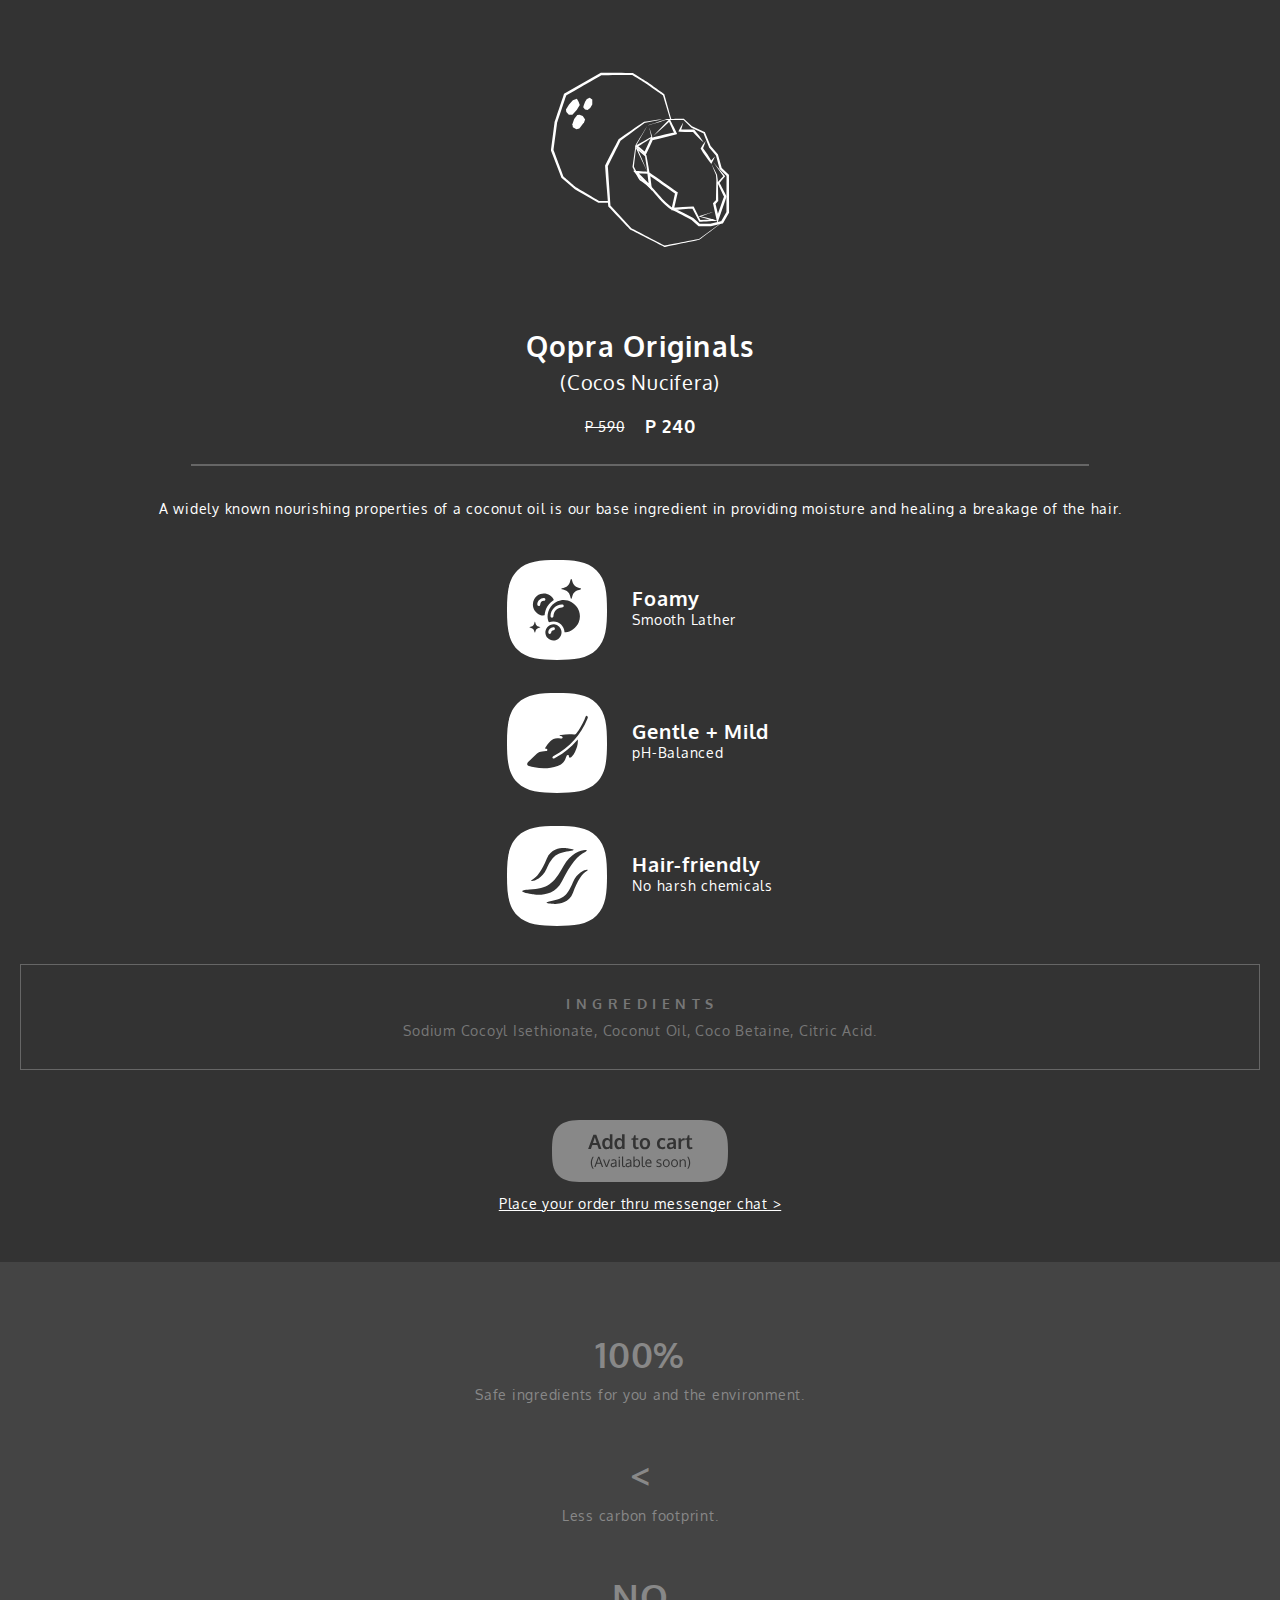
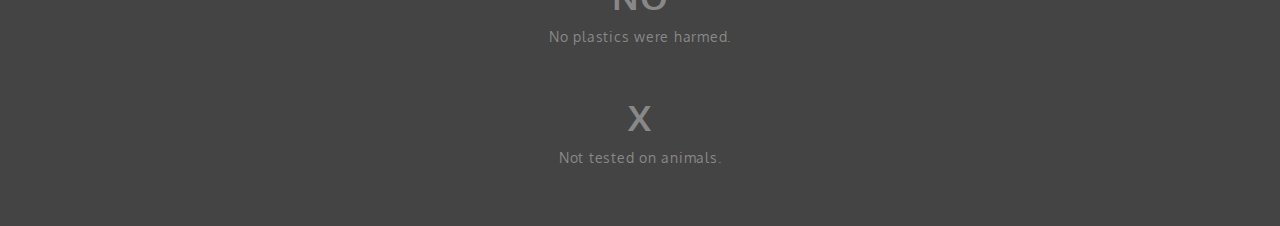
==== index.html @ 24713645 "Update index.html" ====
<!DOCTYPE html>
<html> 
    <head>
        <meta charset="utf-8">
        <meta name="viewport" content="width=device-width, initial-scale=1">
        <title>Emelgram</title>
        
        <link rel="preconnect" href="https://fonts.googleapis.com">
        <link rel="preconnect" href="https://fonts.gstatic.com" crossorigin>
        <link href="https://fonts.googleapis.com/css2?family=Oxygen&display=swap" rel="stylesheet">

        <link rel="stylesheet" href="styles.css">
        <link rel="icon" href="assets/emelgram.svg">
    </head>
    <body>
        <div class="productImage">
            <svg width="180" height="180" viewBox="0 0 165 160" fill="none" xmlns="http://www.w3.org/2000/svg">
                <path d="M53.6089 117.583L45.0074 117.515C44.6168 117.283 23.975 105.122 23.8099 105.021C23.681 104.909 12.7359 95.4625 12.3292 95.1102C12.1439 94.6178 3.44586 71.4727 3.24452 70.9444C3.59083 68.2944 6.26469 47.9434 6.48214 46.2782C6.55059 46.07 14.5641 21.748 14.8339 20.9274C15.591 20.4871 46.598 2.55388 47.1054 2.26167C54.3095 2.21363 68.2224 2.1736 75.4024 2.10155C78.8011 4.18709 84.6884 7.78975 87.9139 9.77121C88.369 10.0514 101.533 19.2102 103.51 20.5912C105.089 25.803 107.859 35.1059 110.126 42.5674C110.275 42.5354 110.436 42.5154 110.609 42.5154C110.835 42.5154 111.04 42.5474 111.23 42.6034C109.059 34.8457 106.397 25.4348 104.855 19.9307L104.787 19.6905L104.573 19.5384C103.667 18.8619 89.3113 8.61436 88.8884 8.31414C85.4696 6.16455 79.4333 2.35774 75.9541 0.172127C68.6171 0.0960709 54.1444 0.0640473 46.7953 0H46.4933L46.2235 0.152112L13.2554 19.1181L12.8648 19.3423L12.7238 19.7706C12.748 19.8907 4.08211 45.6377 4.13043 45.7498C4.1103 45.8538 0.925027 70.8203 0.900866 70.9364L0.864624 71.2246L0.965296 71.4928L10.3963 96.1309L10.4969 96.3911L10.7063 96.5673L22.5414 106.631C22.5776 106.663 22.6501 106.719 22.6944 106.739L44.3269 119.148L44.5403 119.268H44.7738L53.5605 119.2C53.3511 118.712 53.3874 118.115 53.625 117.583H53.6089Z" fill="white"/>
                <path d="M20.9628 25.1225L17.4675 29.1895L14.6205 33.6368L14.9628 35.8865L17.2943 38.5444H20.5159L24.4904 34.1852L27.3012 29.4858C27.3012 29.4858 26.0689 26.2153 25.8636 26.0112C25.6582 25.807 24.6313 23.8976 24.6313 23.8976L20.9628 25.1225Z" fill="white"/>
                <path d="M27.0192 38.5444L24.9735 38.7486L22.1627 42.3593L20.5198 47.2669L20.9627 49.9248L24.2044 51.7302L26.8823 51.1417L31.2796 45.4255L32.1736 42.7676L30.0474 39.7013L27.0192 38.5444Z" fill="white"/>
                <path d="M30.4581 31.6874L32.1051 33.7729L34.4367 34.2493L36.8367 32.3399L38.7576 29.1375V24.6422C38.7576 24.6422 36.5629 23.077 36.3575 23.005C36.1522 22.9329 33.6152 24.2979 33.6152 24.2979L32.1776 26.6156L30.9454 29.818L30.4662 31.6834L30.4581 31.6874Z" fill="white"/>
                <path d="M157.764 137.249C157.7 137.297 137.006 153.061 136.949 153.105C136.913 153.161 105.322 159.69 105.266 159.738L105.052 159.782L104.851 159.682C104.726 159.618 73.5702 143.81 73.4574 143.75C73.3608 143.734 53.7861 122.991 53.6814 122.939L53.4357 122.683L53.4075 122.314C52.6102 111.674 51.2008 96.0549 50.5041 85.5511L50.48 85.2029L50.633 84.9027C53.6975 78.8942 59.7499 67.0575 62.8788 61.0811C69.5352 56.5177 79.5461 49.3844 86.2227 45.0332C90.8657 44.3447 97.502 43.312 102.093 42.6755L102.137 42.9117C99.5235 43.4761 96.906 44.0245 94.2845 44.5609L86.428 46.1781L86.6656 46.078C80.4884 50.7414 70.6346 58.0108 64.3285 62.6622L64.6587 62.278C61.7633 68.2223 55.8277 80.1111 52.8599 86.0195L52.9887 85.371C53.7377 95.8187 54.7968 111.574 55.4612 122.166L55.1874 121.542L74.589 142.497C73.3527 141.793 105.705 158.705 105.431 158.577L105.02 158.521C104.843 158.509 137.34 152.28 136.575 152.477L157.619 137.061L157.764 137.253V137.249Z" fill="white"/>
                <path d="M89.392 48.4718C86.9517 52.7429 81.4227 62.6382 79.1878 66.369C78.6402 71.3567 77.4643 81.352 76.9005 86.3357L76.8361 85.9674C78.7328 89.5661 81.2053 94.3376 83.1583 97.1997C83.855 97.544 84.4228 97.9883 85.0349 98.4006C87.6 100.218 90.0967 102.111 92.6014 104.005L92.6618 104.073L100.828 113.24C101.078 113.52 103.027 115.713 103.228 115.934C105.27 117.907 107.376 119.949 109.502 121.798C110.102 122.306 110.714 122.859 111.363 123.247C111.298 123.215 111.222 123.211 111.149 123.211C111.129 123.211 111.101 123.211 111.149 123.211C111.339 123.219 111.616 123.291 111.641 123.307L111.882 123.391C112.667 123.703 113.831 124.26 114.596 124.628C120.218 127.418 125.827 130.224 131.324 133.222L137.501 138.73L136.716 138.43L147.202 138.414L146.928 138.446L157.41 135.976L156.637 136.553L161.892 127.362L161.735 127.946L161.763 110.99L161.82 94.0334L162.158 94.826L155.711 88.5453L155.497 88.3372L155.425 88.061L152.095 75.6999L152.296 76.0801L145.877 68.4465L145.776 68.3264L145.724 68.1943L140.582 55.3208L140.993 55.7491L129.637 50.3692L129.528 50.3171L129.455 50.2451L122.139 43.1759L122.521 43.328L107.098 43.0998L107.199 43.0838C102.769 44.4648 93.8215 47.1228 89.3799 48.4598L89.392 48.4718ZM89.392 48.4718C93.8054 46.9747 102.628 43.9284 107.054 42.4633C107.102 42.4433 122.477 42.2472 122.533 42.2352H122.747L122.916 42.3913L130.402 49.2844L130.221 49.1603L141.689 54.2961L141.975 54.4242L142.1 54.7244L147.448 67.5178L147.295 67.2696L153.83 74.8032L153.971 74.9673L154.032 75.1875L157.491 87.5126L157.205 87.0282L163.712 93.2488L164.046 93.569V94.0414L164.103 110.998L164.131 127.954V128.267L163.974 128.539L158.739 137.742L158.481 138.198L157.97 138.318L147.48 140.756L147.343 140.788H147.206L136.72 140.772H136.269L135.935 140.472L129.774 134.944C124.833 132.454 117.254 128.199 111.266 125.445C111.202 125.425 111.057 125.352 110.984 125.336C110.892 125.304 111.036 125.361 111.105 125.336C111.133 125.336 111.093 125.336 111.057 125.332C110.908 125.316 110.751 125.292 110.61 125.236C109.647 124.796 108.898 124.032 108.113 123.379C105.983 121.486 103.949 119.496 101.94 117.499C101.755 117.323 101.557 117.082 101.396 116.902C100.381 115.697 92.1665 106.274 91.4457 105.354C89.0134 103.448 86.5611 101.551 84.0805 99.7096C83.4724 99.2572 82.8603 98.8329 82.2362 98.4607C81.2576 97.4239 80.6415 96.0229 79.9408 94.834C78.4267 92.0439 77.0012 89.2138 75.5958 86.3677C76.3327 81.28 77.7381 71.2966 78.4871 66.2129C81.2093 61.7856 86.6335 52.891 89.3839 48.4838L89.392 48.4718Z" fill="white"/>
                <path d="M90.9662 49.9729C91.9568 53.0231 92.9233 56.0814 93.8494 59.1557C92.0212 60.3645 88.6105 62.5862 86.7621 63.7671C85.0708 64.8639 81.6359 67.0575 79.9285 68.1303L80.0453 66.6532C82.0386 68.2303 86.001 71.4567 87.9702 73.0659L86.2789 73.4422C87.2655 71.2526 88.2319 69.051 89.2427 66.8693L92.2467 60.3165L92.4843 59.8001C97.8924 58.4471 103.905 57.0101 109.333 55.7291L114.773 54.4682L114.064 55.9413C112.514 52.4827 110.283 47.5031 108.745 43.9805L110.046 44.2126C106.397 47.5911 102.407 51.2738 98.7139 54.5603C97.4495 55.7011 96.1569 56.8219 94.8763 57.9508C96.028 56.6938 97.1716 55.4289 98.3394 54.184C101.69 50.5693 105.471 46.6384 108.906 43.0678L109.687 42.2552C109.949 42.7756 112.768 48.4798 113.114 49.1683C114.274 51.49 115.417 53.8557 116.541 56.1975L115.281 56.5257C108.278 58.3471 100.639 60.2725 93.6199 61.9657L94.4213 61.3092L91.3608 67.8381C90.1528 70.44 88.8722 73.0459 87.64 75.6438L86.5688 74.7231C84.1768 72.6656 80.2506 69.2831 77.8909 67.2016C82.6869 64.4275 88.2521 61.2772 93.1085 58.5992L92.9112 59.0876C92.2306 56.0614 91.5944 53.0231 90.9742 49.9809L90.9662 49.9729Z" fill="white"/>
                <path d="M122.118 45.6817C121.526 48.3277 120.729 50.9176 119.871 53.4835L119.034 52.2426C120.081 52.1745 121.124 52.1185 122.171 52.0744C125.493 51.9343 128.815 51.9103 132.141 51.9864C135.311 55.8052 138.355 59.7321 140.936 63.9752C137.235 60.909 133.905 57.4544 130.688 53.9038L131.578 54.3121C127.394 54.3961 123.21 54.3201 119.034 54.0439L117.624 53.9518C119.01 51.1417 120.439 48.3357 122.114 45.6857L122.118 45.6817Z" fill="white"/>
                <path d="M142.684 62.6462C141.995 65.108 141.053 67.4898 140.05 69.8315L139.994 68.8548C143.123 72.8858 145.958 77.1289 148.442 81.5842H147C147.657 80.7636 148.333 79.959 149.03 79.1664C149.731 78.3778 150.448 77.5973 151.217 76.8527C150.822 77.8454 150.371 78.8022 149.908 79.7509C149.28 81.0398 148.551 82.3528 147.858 83.6017C145.949 81.288 144.137 78.8702 142.454 76.3924C140.9 74.1147 139.43 71.777 138.065 69.3752C139.478 67.0535 140.96 64.7598 142.68 62.6462H142.684Z" fill="white"/>
                <path d="M148.027 83.6978C149.755 86.9362 151.458 90.1946 153.121 93.465C153.351 95.1262 153.597 96.7874 153.81 98.4487C153.995 104.705 154.14 110.962 154.221 117.218V117.607C154.152 117.687 151.567 120.637 151.414 120.809L151.664 119.84C152.618 123.755 153.923 129.335 154.841 133.31L152.55 133.186C154.744 126.822 157.329 119.532 159.629 113.184L159.681 114.028C157.998 110.582 154.942 104.173 153.307 100.706L153.697 100.29C155.529 98.3446 157.398 96.4312 159.25 94.5017L159.218 95.3424C156.017 90.9511 152.856 86.5359 149.767 82.0646C153.439 86.3117 157.044 90.6149 160.599 94.9541C158.727 97.1157 156.878 99.3013 154.986 101.447L155.119 100.486C156.766 103.608 160.048 109.913 161.65 113.055L161.856 113.452L161.707 113.9C159.097 121.686 156.154 130.16 153.423 137.89C152.155 132.21 150.605 125.429 149.401 119.76C149.537 119.604 152.155 116.774 152.38 116.522L152.115 117.218C152.191 110.982 152.34 104.749 152.521 98.5167C152.413 97.2478 152.284 95.1902 152.175 93.6611C151.015 91.1272 149.312 86.8321 148.027 83.6978Z" fill="white"/>
                <path d="M150.085 127.342C146.924 128.499 140.614 130.833 137.449 131.961L137.432 131.301C139.945 131.941 151.611 135 153.955 135.6C151.551 135.704 140.034 136.381 137.372 136.509L136.877 136.537L136.635 136.084L130.224 123.991L131.134 124.5C126.528 124.868 117.274 125.609 112.663 125.949L111.209 126.061C111.358 125.296 112.905 118.235 113.102 117.275L114.709 109.921L115.176 111.122C107.682 105.906 97.1233 98.5447 89.7702 93.3529L91.6266 92.2441C91.9407 94.818 93.2817 105.61 93.5676 107.944C92.2065 106.523 79.7312 93.5971 78.0399 91.8358L76.1915 89.9184C77.7338 90.0464 88.5823 90.7229 90.4024 90.8631L89.444 91.9238L88.244 84.0901L87.0722 76.2523L87.3259 76.6886L79.107 69.7114L79.9567 69.067C82.8238 75.6438 86.6937 84.7025 89.4279 91.1993C86.3071 84.9067 82.0386 75.92 78.954 69.5153L77.9271 67.3777L79.8036 68.8708L88.24 75.5878L88.4413 75.7479L88.4897 76.0241L89.887 83.8259C90.032 84.5824 91.3608 92.2921 91.4534 92.7444L90.2977 92.6884L78.7244 92.148L79.5258 90.4067L92.8266 103.853L90.8494 104.797C90.6078 102.92 89.1501 91.5075 88.9447 89.8983L91.1353 91.4315C98.4924 96.5312 109.091 103.997 116.521 109.229L117.157 109.677L116.988 110.429C116.162 114.084 114.495 121.454 113.65 125.104L112.506 123.787L121.752 123.195L130.998 122.63L131.63 122.59L131.904 123.139L138.037 135.372L137.304 134.944L150.061 134.619L149.92 135.792L137.239 131.973L136.152 131.645C139.873 130.488 146.348 128.475 150.081 127.346L150.085 127.342Z" fill="white"/>
                </svg>
        </div>
        
        <div class="product">
            <div class="productName">
                Qopra Originals
            </div>
            <div class="productSubName">
                (Cocos Nucifera)
            </div>
        </div>

        <div class="productPrice">
            <div class="slashPrice">
                P 590
            </div>
            <div class="origPrice">
                P 240
            </div>
        </div>

        <hr>

        <div class="productDetails">
                A widely known nourishing properties of a coconut oil is our base ingredient in providing moisture and healing a breakage of the hair.
        </div>

        <div class="cardIcon">
            <div>
                <div class="cardFirst">
                    <div>
                        <svg width="100" height="100" viewBox="0 0 100 100" fill="none" xmlns="http://www.w3.org/2000/svg">
                            <path d="M89.5781 10.4473C80.1426 1.04883 66.5781 0 50 0C33.4219 0 19.8164 1.06249 10.3867 10.4844C0.95703 19.9062 0 33.4687 0 50.0469C0 66.625 0.957033 80.1972 10.3906 89.6211C19.8242 99.0449 33.4043 100 50 100C66.5957 100 80.1797 99.0449 89.6094 89.6211C99.0391 80.1972 100 66.6289 100 50.0469C100 33.4648 99.0235 19.8691 89.5781 10.4473ZM57.5664 72.209C57.252 64.5918 49.6543 59.2129 41.9844 62.2578C40.0703 59.5859 39.6016 52.2285 43.7422 46.6523C46.0811 43.4899 49.4925 41.2885 53.3377 40.4603C57.1829 39.632 61.1981 40.2337 64.6316 42.1526C68.0651 44.0716 70.6813 47.1763 71.9906 50.8854C73.2998 54.5945 73.2122 58.6536 71.7441 62.3027C69.4004 68.0762 61.8828 73.3633 57.5664 72.209ZM43.5215 55.959V56.0019C43.5215 57.0527 44.1074 57.7304 44.9961 57.7246C45.8516 57.7246 46.4043 57.0898 46.4551 56.0703C46.6895 51.3105 50.2773 47.6406 54.8867 47.4492C56.1035 47.4004 56.7793 46.832 56.7324 45.9043C56.6856 44.9766 55.9687 44.4805 54.7422 44.5176C48.7676 44.6973 43.6523 49.8516 43.5215 55.959ZM37.625 55.373C33.2051 56.3789 27.6641 52.4433 26.2852 47.4453C25.5334 44.7178 25.859 41.8057 27.1947 39.3116C28.5305 36.8176 30.774 34.9326 33.4609 34.0468C38.7344 32.3125 44.9004 34.957 46.8184 39.8887C41.2754 43.5137 38.127 48.666 37.625 55.3672V55.373ZM30.2988 44.2597C30.2871 45.2558 30.8379 45.9336 31.6934 45.9765C32.5488 46.0195 33.1426 45.4043 33.2324 44.4023C33.4277 42.3105 34.7051 41.0468 36.8477 40.8398C37.7988 40.748 38.3867 40.166 38.3672 39.3398C38.3457 38.4785 37.6738 37.9062 36.6875 37.9082C33.3594 37.9101 30.3379 40.914 30.2988 44.2539V44.2597ZM38.3731 72.3847C38.3801 70.7842 38.8622 69.2218 39.7583 67.8956C40.6543 66.5695 41.9239 65.5392 43.4062 64.9354C44.8885 64.3316 46.5167 64.1816 48.0844 64.5042C49.652 64.8269 51.0886 65.6078 52.212 66.7479C53.3353 67.888 54.0948 69.3359 54.3943 70.9082C54.6938 72.4805 54.5197 74.1063 53.8941 75.5795C53.2684 77.0527 52.2195 78.3069 50.8802 79.1832C49.5409 80.0596 47.9715 80.5186 46.3711 80.5019C44.2361 80.4798 42.1966 79.6137 40.698 78.0928C39.1995 76.5719 38.3637 74.5198 38.3731 72.3847ZM41.3223 72.127C41.2832 73.1172 41.8125 73.8086 42.666 73.8848C43.5195 73.9609 44.125 73.3633 44.25 72.3613C44.416 71.043 45.0801 70.3965 46.4512 70.2129C47.3887 70.0918 47.9668 69.4804 47.9141 68.664C47.8594 67.8007 47.1797 67.2578 46.1914 67.2871C43.6563 67.3652 41.4258 69.582 41.3223 72.127ZM64.2402 38.6758C63.8906 38.6758 63.7774 38.4257 63.6973 38.1484C63.457 37.3066 63.2227 36.4629 62.9785 35.6211C62.1465 32.7786 60.3106 30.9349 57.4707 30.0898C56.6328 29.8398 55.7871 29.6113 54.9453 29.3711C54.6523 29.289 54.3809 29.1758 54.3828 28.8047C54.3848 28.4336 54.6641 28.3301 54.9531 28.2461C55.8731 27.9824 56.8008 27.7441 57.7109 27.4531C60.3262 26.6172 62.0586 24.8828 62.8906 22.2676C63.1758 21.3711 63.416 20.4609 63.6719 19.5566C63.7559 19.2578 63.8672 18.9863 64.2324 18.9707C64.5977 18.9551 64.7402 19.248 64.8184 19.5566C65.0684 20.4472 65.3086 21.3398 65.5859 22.2207C66.4238 24.877 68.1816 26.625 70.8379 27.455C71.7051 27.7265 72.582 27.959 73.4551 28.2109C73.7715 28.3008 74.1113 28.3711 74.1016 28.8066C74.0918 29.2422 73.7441 29.2949 73.4316 29.3926C72.543 29.6484 71.6484 29.8828 70.7695 30.1641C68.1738 30.9922 66.4473 32.7148 65.6055 35.3047C65.3008 36.2461 65.0566 37.2051 64.7852 38.1562C64.7129 38.4492 64.584 38.6777 64.2402 38.6758ZM27.8809 72.5488C27.6856 72.5488 27.6289 72.4141 27.5859 72.2637C27.4551 71.8066 27.3281 71.3496 27.1953 70.8965C27.0106 70.1757 26.6365 69.5175 26.1117 68.99C25.587 68.4625 24.9307 68.085 24.2109 67.8965C23.7559 67.7617 23.2969 67.6367 22.8438 67.5058C22.6836 67.4609 22.5371 67.4023 22.5391 67.1992C22.541 66.9961 22.6914 66.9414 22.8477 66.8965C23.3457 66.752 23.8496 66.623 24.3418 66.4648C25.0097 66.2727 25.6179 65.914 26.1092 65.4223C26.6004 64.9307 26.9587 64.3223 27.1504 63.6543C27.3067 63.168 27.4355 62.6777 27.5742 62.1855C27.6191 62.0234 27.6836 61.875 27.8789 61.8711C28.0742 61.8672 28.1524 62.0215 28.2012 62.1933C28.3379 62.6758 28.4668 63.1601 28.6172 63.6367C28.8094 64.3138 29.1721 64.9304 29.6707 65.4273C30.1693 65.9241 30.787 66.2847 31.4649 66.4746C31.9336 66.6211 32.4102 66.748 32.8828 66.8848C33.0547 66.9336 33.2383 66.9707 33.2344 67.207C33.2305 67.4433 33.0391 67.4727 32.8711 67.5215C32.3887 67.6602 31.8945 67.7871 31.4277 67.9394C30.7643 68.1309 30.16 68.4867 29.6707 68.9739C29.1815 69.4611 28.8231 70.0639 28.6289 70.7265C28.4629 71.2363 28.3301 71.7559 28.1836 72.2715C28.1367 72.4277 28.0664 72.5508 27.8809 72.5488Z" fill="white"/>
                            </svg>                    
                    </div>

                    <div class="cardDetails">
                        <div>
                            <div class="cardName">
                                Foamy
                            </div>
                            <div>
                                Smooth Lather
                            </div>
                        </div>
                    </div>
                    </div>
 
                <div class="cardSecond">
                    <div>
                        <svg width="100" height="100" viewBox="0 0 100 100" fill="none" xmlns="http://www.w3.org/2000/svg">
                            <g clip-path="url(#clip0_26_24)">
                            <path d="M89.5781 10.4472C80.1426 1.04877 66.5781 -6.10352e-05 50 -6.10352e-05C33.4219 -6.10352e-05 19.8164 1.06245 10.3867 10.4843C0.957018 19.9062 0 33.4687 0 50.0468C0 66.6249 0.957022 80.1972 10.3906 89.621C19.8242 99.0449 33.4043 99.9999 50 99.9999C66.5957 99.9999 80.1797 99.0449 89.6094 89.621C99.039 80.1972 100 66.6288 100 50.0468C100 33.4648 99.0234 19.8691 89.5781 10.4472ZM70.7754 46.5331C71.2188 51.2343 69.8945 55.1464 67.9941 58.9062C67.0747 60.7548 65.872 62.4484 64.4297 63.9257C63.9336 64.4277 63.4297 64.7285 62.6972 64.5546C62.1113 64.412 61.6367 64.2929 61.9434 63.4804C62.2188 62.746 61.8984 62.1738 61.1426 61.9648C60.3867 61.7558 59.9141 62.1874 59.6367 62.8691C59.0879 64.2187 58.6289 65.6152 57.9648 66.9062C56.3906 69.9668 53.8223 71.9101 50.6133 73.0156C43.0117 75.6367 35.2539 75.8495 27.416 74.3691C25.5897 74.0211 23.7856 73.5646 22.0136 73.0019C19.9531 72.3535 19.582 70.6093 21.1426 69.082C24.0859 66.2011 27.0683 63.3593 30.0332 60.4999C31.4512 59.1328 33.2265 58.6679 35.1113 58.4863C36.3613 58.3671 37.6093 58.2382 38.8593 58.1074C39.6718 58.0234 40.4062 57.7871 40.334 56.7832C40.2617 55.7793 39.5703 55.5917 38.711 55.6894C38.5554 55.6871 38.4006 55.6662 38.25 55.6269C38.1133 55.0097 38.4981 54.5585 38.7559 54.1152C39.9798 51.9757 41.5059 50.024 43.2871 48.3203C45.7578 45.9921 48.5274 44.6289 52.0352 45.3574C52.7772 45.492 53.5291 45.5651 54.2832 45.5761C54.9453 45.5996 55.498 45.3281 55.6152 44.6152C55.7422 43.8339 55.2812 43.4316 54.5645 43.207C53.9102 43.0117 53.1621 43.2675 52.5332 42.8027C52.875 42.1191 53.5527 42.1816 54.0957 42.0585C58.4157 41.0716 62.8781 40.8698 67.2695 41.4628C68.0234 41.5644 68.5527 41.5136 69.0781 40.8144C72.4819 36.2632 75.3572 31.3396 77.6484 26.1386C78.039 25.25 78.6152 23.3378 79.3535 22.8066C81.0332 23.6113 81.1484 23.9277 80.4316 25.6562C73.6738 41.9628 62.4961 54.3007 47.0547 62.8066C46.6929 62.9818 46.3414 63.1774 46.0019 63.3925C45.4453 63.7832 45.2422 64.3417 45.5762 64.9706C45.9102 65.5996 46.4902 65.7519 47.1191 65.457C47.9804 65.0449 48.8203 64.5859 49.6582 64.1152C57.1941 59.8395 63.9495 54.3158 69.6367 47.7792C69.9258 47.4433 70.2266 47.1288 70.7754 46.5331Z" fill="white"/>
                            </g>
                            <defs>
                            <clipPath id="clip0_26_24">
                            <rect width="100" height="100" fill="white"/>
                            </clipPath>
                            </defs>
                            </svg>          
                    </div>
                    <div>
                        <div class="cardDetails">
                            <div class="cardName">
                                Gentle + Mild
                            </div>
                            <div>
                                pH-Balanced
                            </div>
                        </div>
                    </div>
                </div>
                
                <div class="cardThird">
                    <div>
                        <svg width="100" height="100" viewBox="0 0 100 100" fill="none" xmlns="http://www.w3.org/2000/svg">
                            <g clip-path="url(#clip0_26_29)">
                            <path d="M89.5762 10.4492C80.1426 1.05072 66.5762 -6.10352e-05 50 -6.10352e-05C33.4238 -6.10352e-05 19.8164 1.06248 10.3848 10.4863C0.953133 19.9101 0 33.4706 0 50.0488C0 66.6269 0.955091 80.1992 10.3887 89.623C19.8223 99.0468 33.4023 99.9999 50 99.9999C66.5977 99.9999 80.1777 99.0468 89.6074 89.623C99.0371 80.1992 100 66.6308 100 50.0488C100 33.4667 99.0235 19.871 89.5762 10.4492ZM61.7852 25.3066C49.3184 27.1796 45.6465 29.8144 39.459 43.0644C33.2715 56.3144 20.4102 56.2558 25.2207 53.6699C30.0313 51.0839 34.6563 44.9355 39.8574 32.4765C45.0586 20.0175 59.1797 22.1816 59.1797 22.1816C59.1797 22.1816 74.252 23.4355 61.7852 25.3066ZM44.3477 74.916C56.7285 72.541 60.291 69.7578 65.9356 56.2675C71.5801 42.7773 84.4355 42.3125 79.7344 45.0918C75.0332 47.8711 70.6602 54.205 65.9727 66.8632C61.2852 79.5214 47.082 77.9355 47.082 77.9355C47.082 77.9355 31.9668 77.2949 44.3477 74.9179V74.916ZM22.4883 63.5488C40.7383 62.0175 46.3164 58.5449 56.5391 39.916C66.7617 21.2871 85.4063 22.5976 78.1875 25.8886C70.9688 29.1796 63.6797 37.6621 54.959 55.2402C46.2383 72.8183 25.9687 68.3261 25.9687 68.3261C25.9687 68.3261 4.23633 65.082 22.4883 63.5507V63.5488Z" fill="white"/>
                            </g>
                            <defs>
                            <clipPath id="clip0_26_29">
                            <rect width="100" height="100" fill="white"/>
                            </clipPath>
                            </defs>
                            </svg>      
                    </div>

                    <div class="cardDetails">
                        <div>
                            <div class="cardName">
                                Hair-friendly
                            </div>
                            <div>
                                No harsh chemicals
                            </div>
                        </div>
                    </div>

                </div>
                
            </div>

        </div>

        <div class="ingredient">
            <div class="ingredientTitle">
                I  N  G  R  E  D  I  E  N  T  S
            </div>
            <div class="ingredientList">
                Sodium Cocoyl Isethionate, Coconut Oil, Coco Betaine, Citric Acid.
            </div>
        </div>

        <div class="addToCart">
            <div>
                <svg width="177" height="62" viewBox="0 0 177 62" fill="none" xmlns="http://www.w3.org/2000/svg">
                    <path d="M169.559 6.47852C163.806 0.728984 155.567 0.0181641 145.508 0H30.9026C20.642 0 12.2476 0.65875 6.41953 6.50152C0.591487 12.3443 0 20.7506 0 31.0303C0 41.3099 0.591489 49.7235 6.42194 55.5651C12.2524 61.4066 20.6456 62 30.9026 62H145.701C155.686 61.9758 163.868 61.2952 169.583 55.5663C175.412 49.7235 176.005 41.3123 176.005 31.0315C176.005 20.7506 175.401 12.3201 169.564 6.47973L169.559 6.47852Z" fill="#888888"/>
                    <path d="M36.127 29L41.3906 14.6836H44.2715L49.457 29H46.7422L45.3262 24.957H40.3164L38.8906 29H36.127ZM40.9805 22.9844H44.6523C43.4805 19.2279 42.8783 17.2878 42.8457 17.1641L40.9805 22.9844ZM54.7305 29.2051C53.3307 29.2051 52.2305 28.6908 51.4297 27.6621C50.6289 26.6335 50.2285 25.2598 50.2285 23.541C50.2285 21.8743 50.6257 20.5365 51.4199 19.5273C52.2207 18.5117 53.321 18.0039 54.7207 18.0039C56.2441 18.0039 57.3216 18.5443 57.9531 19.625C57.888 18.987 57.8555 18.3717 57.8555 17.7793V14.3125L60.4141 14.1465V29H58.1973L57.9141 27.5352C57.8034 27.7109 57.6992 27.8639 57.6016 27.9941C57.5104 28.1178 57.3737 28.2643 57.1914 28.4336C57.0091 28.5964 56.8105 28.7298 56.5957 28.834C56.3874 28.9316 56.1204 29.0163 55.7949 29.0879C55.4759 29.166 55.1211 29.2051 54.7305 29.2051ZM55.3359 27.2617C57.0547 27.2617 57.9271 26.0931 57.9531 23.7559C57.9531 22.4342 57.7318 21.4707 57.2891 20.8652C56.8464 20.2598 56.1855 19.957 55.3066 19.957C54.5384 19.957 53.9232 20.2663 53.4609 20.8848C53.0052 21.4967 52.7773 22.4017 52.7773 23.5996C52.7773 24.791 53.0052 25.6992 53.4609 26.3242C53.9232 26.9492 54.5482 27.2617 55.3359 27.2617ZM66.918 29.2051C65.5182 29.2051 64.418 28.6908 63.6172 27.6621C62.8164 26.6335 62.416 25.2598 62.416 23.541C62.416 21.8743 62.8132 20.5365 63.6074 19.5273C64.4082 18.5117 65.5085 18.0039 66.9082 18.0039C68.4316 18.0039 69.5091 18.5443 70.1406 19.625C70.0755 18.987 70.043 18.3717 70.043 17.7793V14.3125L72.6016 14.1465V29H70.3848L70.1016 27.5352C69.9909 27.7109 69.8867 27.8639 69.7891 27.9941C69.6979 28.1178 69.5612 28.2643 69.3789 28.4336C69.1966 28.5964 68.998 28.7298 68.7832 28.834C68.5749 28.9316 68.3079 29.0163 67.9824 29.0879C67.6634 29.166 67.3086 29.2051 66.918 29.2051ZM67.5234 27.2617C69.2422 27.2617 70.1146 26.0931 70.1406 23.7559C70.1406 22.4342 69.9193 21.4707 69.4766 20.8652C69.0339 20.2598 68.373 19.957 67.4941 19.957C66.7259 19.957 66.1107 20.2663 65.6484 20.8848C65.1927 21.4967 64.9648 22.4017 64.9648 23.5996C64.9648 24.791 65.1927 25.6992 65.6484 26.3242C66.1107 26.9492 66.7357 27.2617 67.5234 27.2617ZM84.8086 29.1465C84.0794 29.1465 83.4707 29.0618 82.9824 28.8926C82.5007 28.7168 82.123 28.4434 81.8496 28.0723C81.5762 27.7012 81.3809 27.265 81.2637 26.7637C81.153 26.2559 81.0977 25.6309 81.0977 24.8887V19.8203H79.3398L79.4375 18.4336L81.2734 18.2676L82.0938 15.3574L83.6562 15.3477V18.2676H86.3223V19.8203H83.6562V24.9375C83.6562 25.7513 83.7734 26.3307 84.0078 26.6758C84.2422 27.0208 84.6751 27.1934 85.3066 27.1934C85.6777 27.1934 86.0749 27.1608 86.498 27.0957L86.5664 28.9316C86.5534 28.9316 86.472 28.9479 86.3223 28.9805C86.179 29.0065 86.0391 29.0293 85.9023 29.0488C85.7721 29.0749 85.6029 29.0977 85.3945 29.1172C85.1862 29.1367 84.9909 29.1465 84.8086 29.1465ZM92.9531 27.2617C93.819 27.2617 94.4701 26.946 94.9062 26.3145C95.3424 25.6829 95.5605 24.778 95.5605 23.5996C95.5605 22.4082 95.3424 21.5 94.9062 20.875C94.4701 20.25 93.8125 19.9375 92.9336 19.9375C92.0677 19.9375 91.4134 20.2533 90.9707 20.8848C90.5345 21.5098 90.3164 22.418 90.3164 23.6094C90.3164 24.7812 90.5378 25.6829 90.9805 26.3145C91.4232 26.946 92.0807 27.2617 92.9531 27.2617ZM92.8848 29.2051C91.2962 29.2051 90.0462 28.6908 89.1348 27.6621C88.2233 26.6335 87.7676 25.2793 87.7676 23.5996C87.7676 21.8678 88.2233 20.5039 89.1348 19.5078C90.0462 18.5052 91.332 18.0039 92.9922 18.0039C94.5938 18.0039 95.847 18.515 96.752 19.5371C97.6634 20.5527 98.1191 21.9069 98.1191 23.5996C98.1191 25.3118 97.6602 26.6758 96.7422 27.6914C95.8242 28.7005 94.5384 29.2051 92.8848 29.2051ZM110.199 29.2051C108.559 29.2051 107.279 28.7168 106.361 27.7402C105.45 26.7637 104.994 25.3672 104.994 23.5508C104.994 21.793 105.473 20.429 106.43 19.459C107.393 18.4889 108.66 18.0039 110.229 18.0039C111.485 18.0039 112.546 18.2741 113.412 18.8145L112.807 20.6406C111.921 20.1784 111.098 19.9473 110.336 19.9473C109.47 19.9473 108.786 20.2565 108.285 20.875C107.79 21.4935 107.543 22.3952 107.543 23.5801C107.543 24.778 107.787 25.6895 108.275 26.3145C108.77 26.9395 109.467 27.252 110.365 27.252C111.303 27.252 112.204 26.9753 113.07 26.4219L113.314 28.3652C112.865 28.6647 112.4 28.8796 111.918 29.0098C111.436 29.14 110.863 29.2051 110.199 29.2051ZM118.178 29.2051C117.182 29.2051 116.374 28.9316 115.756 28.3848C115.144 27.8314 114.838 27.0371 114.838 26.002C114.838 24.8887 115.202 24.0651 115.932 23.5312C116.661 22.9909 117.761 22.6491 119.232 22.5059C119.434 22.4798 119.652 22.4538 119.887 22.4277C120.121 22.4017 120.385 22.3757 120.678 22.3496C120.971 22.3236 121.202 22.3008 121.371 22.2812V21.7148C121.371 21.0638 121.221 20.5918 120.922 20.2988C120.622 19.9993 120.167 19.8496 119.555 19.8496C118.682 19.8496 117.605 20.0938 116.322 20.582C116.316 20.5625 116.208 20.2663 116 19.6934C115.792 19.1204 115.684 18.8275 115.678 18.8145C116.941 18.2741 118.308 18.0039 119.779 18.0039C121.225 18.0039 122.276 18.3197 122.934 18.9512C123.591 19.5762 123.92 20.5918 123.92 21.998V29H122.025C122.019 28.974 121.947 28.7559 121.811 28.3457C121.674 27.9355 121.605 27.7174 121.605 27.6914C121.072 28.2122 120.548 28.5964 120.033 28.8438C119.525 29.0846 118.907 29.2051 118.178 29.2051ZM118.871 27.3887C119.464 27.3887 119.978 27.2487 120.414 26.9688C120.857 26.6823 121.173 26.3372 121.361 25.9336V23.8633C121.342 23.8633 121.169 23.8763 120.844 23.9023C120.525 23.9284 120.352 23.9414 120.326 23.9414C119.291 24.0326 118.533 24.2279 118.051 24.5273C117.569 24.8268 117.328 25.3086 117.328 25.9727C117.328 26.4284 117.462 26.7799 117.729 27.0273C117.995 27.2682 118.376 27.3887 118.871 27.3887ZM126.508 29V18.2676H128.656L128.988 19.9082C129.691 18.7819 130.71 18.2188 132.045 18.2188C132.325 18.2188 132.553 18.2318 132.729 18.2578L132.689 20.3965C132.429 20.3574 132.159 20.3379 131.879 20.3379C130.935 20.3379 130.229 20.5885 129.76 21.0898C129.298 21.5911 129.066 22.2878 129.066 23.1797V29H126.508ZM138.578 29.1465C137.849 29.1465 137.24 29.0618 136.752 28.8926C136.27 28.7168 135.893 28.4434 135.619 28.0723C135.346 27.7012 135.15 27.265 135.033 26.7637C134.923 26.2559 134.867 25.6309 134.867 24.8887V19.8203H133.109L133.207 18.4336L135.043 18.2676L135.863 15.3574L137.426 15.3477V18.2676H140.092V19.8203H137.426V24.9375C137.426 25.7513 137.543 26.3307 137.777 26.6758C138.012 27.0208 138.445 27.1934 139.076 27.1934C139.447 27.1934 139.844 27.1608 140.268 27.0957L140.336 28.9316C140.323 28.9316 140.242 28.9479 140.092 28.9805C139.949 29.0065 139.809 29.0293 139.672 29.0488C139.542 29.0749 139.372 29.0977 139.164 29.1172C138.956 29.1367 138.76 29.1465 138.578 29.1465Z" fill="#333333"/>
                    <path d="M38.7959 42.9121C38.7959 40.679 39.418 38.6556 40.6621 36.8418H41.7217C40.5459 38.6738 39.958 40.6882 39.958 42.8848C39.958 43.9147 40.113 44.9538 40.4229 46.002C40.7327 47.0501 41.1657 48.0003 41.7217 48.8525H40.6758C40.0879 48.0368 39.6276 47.1185 39.2949 46.0977C38.9622 45.0723 38.7959 44.0104 38.7959 42.9121ZM48.3594 42.8027C47.3978 40.0091 46.8669 38.4391 46.7666 38.0928C46.7666 38.0928 46.2129 39.6628 45.1055 42.8027H48.3594ZM49.9248 47L48.7422 43.7939H44.709L43.4854 47H42.2822L46.165 36.8691H47.375L51.1416 47H49.9248ZM53.9375 47L51.0322 39.501H52.2559L53.9102 43.958C53.9102 43.958 54.138 44.5915 54.5938 45.8584C54.7487 45.3708 54.9629 44.7419 55.2363 43.9717C55.5827 43.001 56.1204 41.5107 56.8496 39.501H58.0664L55.1816 47H53.9375ZM61.1426 46.2344C61.6849 46.2344 62.1611 46.0863 62.5713 45.79C62.986 45.4893 63.2526 45.0859 63.3711 44.5801V43.3154C63.3483 43.3154 63.2093 43.3268 62.9541 43.3496C62.7035 43.3724 62.5394 43.3861 62.4619 43.3906C61.473 43.4772 60.7826 43.639 60.3906 43.876C60.0033 44.113 59.8096 44.4935 59.8096 45.0176C59.8096 45.4186 59.9281 45.7217 60.165 45.9268C60.402 46.1318 60.7279 46.2344 61.1426 46.2344ZM63.624 47C63.5557 46.7083 63.4896 46.3939 63.4258 46.0566C63.0111 46.4714 62.6214 46.7585 62.2568 46.918C61.8923 47.0775 61.4639 47.1572 60.9717 47.1572C60.2699 47.1572 59.7048 46.9749 59.2764 46.6104C58.8525 46.2412 58.6406 45.7126 58.6406 45.0244C58.6406 44.2588 58.93 43.6914 59.5088 43.3223C60.0921 42.9531 60.9307 42.723 62.0244 42.6318C62.1748 42.6182 62.4004 42.5999 62.7012 42.5771C63.0065 42.5498 63.2344 42.5293 63.3848 42.5156V41.8525C63.3848 41.3239 63.2617 40.932 63.0156 40.6768C62.7695 40.4215 62.3822 40.2939 61.8535 40.2939C61.1152 40.2939 60.3701 40.4762 59.6182 40.8408C59.5954 40.7861 59.5361 40.6289 59.4404 40.3691C59.3447 40.1048 59.2946 39.9681 59.29 39.959C59.6227 39.7721 60.0169 39.624 60.4727 39.5146C60.9329 39.4007 61.4001 39.3438 61.874 39.3438C62.8083 39.3438 63.4805 39.5488 63.8906 39.959C64.3053 40.3646 64.5127 41.0573 64.5127 42.0371V47H63.624ZM67.8281 39.501V47H66.6797V39.501H67.8281ZM67.8281 36.7734V38.127H66.6797V36.7734H67.8281ZM71.998 47.1367C71.2689 47.1367 70.7516 46.9408 70.4463 46.5488C70.1455 46.1569 69.9951 45.4756 69.9951 44.5049V36.5889L71.1299 36.5205V44.0537C71.1299 44.3636 71.1322 44.612 71.1367 44.7988C71.1458 44.9857 71.1641 45.1702 71.1914 45.3525C71.2188 45.5303 71.2552 45.6647 71.3008 45.7559C71.3464 45.847 71.4124 45.9313 71.499 46.0088C71.5856 46.0817 71.6882 46.1318 71.8066 46.1592C71.9297 46.182 72.0801 46.1934 72.2578 46.1934C72.4036 46.1934 72.6908 46.166 73.1191 46.1113L73.1807 47.0205C72.7113 47.098 72.3171 47.1367 71.998 47.1367ZM76.0449 46.2344C76.5872 46.2344 77.0635 46.0863 77.4736 45.79C77.8883 45.4893 78.1549 45.0859 78.2734 44.5801V43.3154C78.2507 43.3154 78.1117 43.3268 77.8564 43.3496C77.6058 43.3724 77.4417 43.3861 77.3643 43.3906C76.3753 43.4772 75.6849 43.639 75.293 43.876C74.9056 44.113 74.7119 44.4935 74.7119 45.0176C74.7119 45.4186 74.8304 45.7217 75.0674 45.9268C75.3044 46.1318 75.6302 46.2344 76.0449 46.2344ZM78.5264 47C78.458 46.7083 78.3919 46.3939 78.3281 46.0566C77.9134 46.4714 77.5238 46.7585 77.1592 46.918C76.7946 47.0775 76.3662 47.1572 75.874 47.1572C75.1722 47.1572 74.6071 46.9749 74.1787 46.6104C73.7549 46.2412 73.543 45.7126 73.543 45.0244C73.543 44.2588 73.8324 43.6914 74.4111 43.3223C74.9945 42.9531 75.833 42.723 76.9268 42.6318C77.0771 42.6182 77.3027 42.5999 77.6035 42.5771C77.9089 42.5498 78.1367 42.5293 78.2871 42.5156V41.8525C78.2871 41.3239 78.1641 40.932 77.918 40.6768C77.6719 40.4215 77.2845 40.2939 76.7559 40.2939C76.0176 40.2939 75.2725 40.4762 74.5205 40.8408C74.4977 40.7861 74.4385 40.6289 74.3428 40.3691C74.2471 40.1048 74.1969 39.9681 74.1924 39.959C74.5251 39.7721 74.9193 39.624 75.375 39.5146C75.8353 39.4007 76.3024 39.3438 76.7764 39.3438C77.7106 39.3438 78.3828 39.5488 78.793 39.959C79.2077 40.3646 79.415 41.0573 79.415 42.0371V47H78.5264ZM84.7949 40.2939C84.0703 40.2939 83.5143 40.5446 83.127 41.0459C82.7441 41.5426 82.5527 42.2741 82.5527 43.2402C82.5527 45.2181 83.2979 46.207 84.7881 46.207C85.1572 46.207 85.4808 46.1318 85.7588 45.9814C86.0413 45.8265 86.2624 45.6123 86.4219 45.3389C86.5859 45.0609 86.7067 44.7487 86.7842 44.4023C86.8662 44.056 86.9072 43.6709 86.9072 43.2471C86.9072 42.6729 86.8389 42.1715 86.7021 41.7432C86.57 41.3148 86.3421 40.9661 86.0186 40.6973C85.695 40.4284 85.2871 40.2939 84.7949 40.2939ZM84.9111 39.3438C85.5765 39.3438 86.1507 39.5124 86.6338 39.8496C87.1169 40.1868 87.4792 40.6449 87.7207 41.2236C87.9622 41.8024 88.083 42.4655 88.083 43.2129C88.083 43.9876 87.9622 44.6689 87.7207 45.2568C87.4837 45.8447 87.1214 46.3096 86.6338 46.6514C86.1507 46.9886 85.5719 47.1572 84.8975 47.1572C84.4007 47.1572 83.9473 47.0501 83.5371 46.8359C83.127 46.6217 82.7852 46.3301 82.5117 45.9609L82.3955 47H81.418V36.5889L82.5596 36.5205V39.002C82.5596 39.6126 82.5505 40.1367 82.5322 40.5742C82.7965 40.196 83.1383 39.8975 83.5576 39.6787C83.9814 39.4554 84.4326 39.3438 84.9111 39.3438ZM91.7129 47.1367C90.9837 47.1367 90.4665 46.9408 90.1611 46.5488C89.8604 46.1569 89.71 45.4756 89.71 44.5049V36.5889L90.8447 36.5205V44.0537C90.8447 44.3636 90.847 44.612 90.8516 44.7988C90.8607 44.9857 90.8789 45.1702 90.9062 45.3525C90.9336 45.5303 90.9701 45.6647 91.0156 45.7559C91.0612 45.847 91.1273 45.9313 91.2139 46.0088C91.3005 46.0817 91.403 46.1318 91.5215 46.1592C91.6445 46.182 91.7949 46.1934 91.9727 46.1934C92.1185 46.1934 92.4056 46.166 92.834 46.1113L92.8955 47.0205C92.4261 47.098 92.0319 47.1367 91.7129 47.1367ZM97.9131 40.8887C97.5804 40.4876 97.1224 40.2871 96.5391 40.2871C95.9557 40.2871 95.4795 40.4945 95.1104 40.9092C94.7412 41.3193 94.5247 41.8822 94.4609 42.5977H98.4189C98.4189 41.8548 98.2503 41.2852 97.9131 40.8887ZM96.7646 47.1572C95.6755 47.1572 94.8164 46.8109 94.1875 46.1182C93.5632 45.4255 93.251 44.4775 93.251 43.2744C93.251 42.1123 93.554 41.1712 94.1602 40.4512C94.7663 39.7266 95.5638 39.3574 96.5527 39.3438C97.4824 39.3438 98.2184 39.6628 98.7607 40.3008C99.3076 40.9342 99.5811 41.7819 99.5811 42.8438C99.5811 42.8984 99.5788 42.9987 99.5742 43.1445C99.5742 43.2904 99.5742 43.3952 99.5742 43.459H94.4268C94.4404 44.3112 94.6592 44.9766 95.083 45.4551C95.5114 45.929 96.0856 46.166 96.8057 46.166C97.5986 46.166 98.3939 45.9564 99.1914 45.5371L99.3691 46.46C98.6081 46.9248 97.7399 47.1572 96.7646 47.1572ZM106.902 47.1572C106.392 47.1572 105.92 47.1025 105.487 46.9932C105.059 46.8838 104.71 46.7425 104.441 46.5693L104.585 45.6055C105.346 46.0111 106.093 46.2139 106.827 46.2139C107.939 46.2139 108.511 45.8219 108.543 45.0381C108.543 44.7054 108.424 44.4434 108.188 44.252C107.951 44.0605 107.486 43.8464 106.793 43.6094L106.226 43.4111C105.569 43.1924 105.1 42.9212 104.817 42.5977C104.539 42.2741 104.398 41.8708 104.394 41.3877C104.394 40.7998 104.628 40.3122 105.098 39.9248C105.572 39.5374 106.219 39.3438 107.039 39.3438C107.887 39.3438 108.659 39.5078 109.356 39.8359L109.021 40.7109C108.315 40.4193 107.654 40.2734 107.039 40.2734C106.561 40.2734 106.185 40.3691 105.911 40.5605C105.642 40.7474 105.508 41.0117 105.508 41.3535C105.508 41.6452 105.606 41.8685 105.802 42.0234C105.998 42.1784 106.39 42.3561 106.978 42.5566C107.128 42.6113 107.317 42.6751 107.545 42.748C108.301 42.9941 108.837 43.2858 109.151 43.623C109.466 43.9557 109.623 44.4069 109.623 44.9766C109.614 45.6693 109.366 46.207 108.878 46.5898C108.39 46.9681 107.732 47.1572 106.902 47.1572ZM112.022 43.2676C112.022 44.1562 112.218 44.8695 112.61 45.4072C113.007 45.9404 113.583 46.207 114.34 46.207C115.087 46.207 115.65 45.9404 116.028 45.4072C116.411 44.874 116.603 44.1562 116.603 43.2539C116.603 42.3379 116.413 41.6178 116.035 41.0938C115.661 40.5651 115.09 40.3008 114.319 40.3008C113.572 40.3008 113.002 40.5697 112.61 41.1074C112.218 41.6452 112.022 42.3652 112.022 43.2676ZM117.785 43.2471C117.785 44.4092 117.475 45.3525 116.855 46.0771C116.236 46.7972 115.379 47.1572 114.285 47.1572C113.232 47.1572 112.394 46.7926 111.77 46.0635C111.15 45.3343 110.84 44.3978 110.84 43.2539C110.84 42.0872 111.152 41.1439 111.776 40.4238C112.401 39.7038 113.257 39.3438 114.347 39.3438C115.418 39.3438 116.258 39.7061 116.869 40.4307C117.48 41.1507 117.785 42.0895 117.785 43.2471ZM120.239 43.2676C120.239 44.1562 120.435 44.8695 120.827 45.4072C121.224 45.9404 121.8 46.207 122.557 46.207C123.304 46.207 123.867 45.9404 124.245 45.4072C124.628 44.874 124.819 44.1562 124.819 43.2539C124.819 42.3379 124.63 41.6178 124.252 41.0938C123.878 40.5651 123.306 40.3008 122.536 40.3008C121.789 40.3008 121.219 40.5697 120.827 41.1074C120.435 41.6452 120.239 42.3652 120.239 43.2676ZM126.002 43.2471C126.002 44.4092 125.692 45.3525 125.072 46.0771C124.452 46.7972 123.596 47.1572 122.502 47.1572C121.449 47.1572 120.611 46.7926 119.986 46.0635C119.367 45.3343 119.057 44.3978 119.057 43.2539C119.057 42.0872 119.369 41.1439 119.993 40.4238C120.618 39.7038 121.474 39.3438 122.563 39.3438C123.634 39.3438 124.475 39.7061 125.086 40.4307C125.697 41.1507 126.002 42.0895 126.002 43.2471ZM127.622 47V39.501H128.579L128.723 40.5742C129.019 40.2051 129.388 39.9089 129.83 39.6855C130.277 39.4577 130.757 39.3438 131.272 39.3438C132.138 39.3438 132.779 39.5876 133.193 40.0752C133.608 40.5583 133.815 41.3034 133.815 42.3105V47H132.674C132.674 43.9922 132.672 42.3812 132.667 42.167C132.649 41.529 132.519 41.0618 132.277 40.7656C132.04 40.4694 131.642 40.3213 131.081 40.3213C130.493 40.3213 130.003 40.4626 129.611 40.7451C129.219 41.0277 128.964 41.3945 128.846 41.8457C128.8 42.151 128.777 42.502 128.777 42.8984V47H127.622ZM138.197 42.9121C138.197 44.0104 138.031 45.07 137.698 46.0908C137.366 47.1117 136.903 48.0322 136.311 48.8525H135.271C135.827 48.0003 136.26 47.0501 136.57 46.002C136.88 44.9538 137.035 43.9147 137.035 42.8848C137.035 40.6973 136.445 38.6829 135.265 36.8418H136.324C137.573 38.6829 138.197 40.7064 138.197 42.9121Z" fill="#333333"/>
                    </svg>
            </div>
            <div class="orderChat">
               <a href="https://www.messenger.com/t/112746148548895"> Place your order thru messenger chat >
               </a> 
            </div>

        </div>

        <div class="footer">
            <div class="firstContent">
                <div class="contentName">100%</div>
                <div>Safe ingredients for you and the environment.</div>
            </div>

            <div class="secondContent">
                <div class="contentName">&lt;</div>
                <div>Less carbon footprint.</div>
            </div>

            <div class="thirdContent">
                <div class="contentName">NO</div>
                <div>No plastics were harmed.</div>
            </div>

            <div class="fourthContent">
                <div class="contentName">X</div>
                <div>Not tested on animals.</div>
            </div>

        </div>
   
    </body>
</html>
---- styles.css ----
body {
    font-family: 'Oxygen', sans-serif;
    font-size: 14px;
    letter-spacing: .75px;
    color: white;
    background-color: #333333;
    text-align: center;
    overflow-x: hidden;
    padding: 0;
    margin: 0;
}

a {
    color: white;
}

div {
    padding: 0%;
}

hr {
    width: 70%;
    border: 1px solid rgba(255,255,255,.25);
}

.productImage {
    padding-top: 70px;
    padding-bottom: 70px;
}

.productName {
    font-size: 28px;
    font-weight: bolder;
    padding: 5px;
    letter-spacing: 1.25px;
}

.productSubName {
    font-size: 20px;
}

.productPrice {
    padding: 20px;
    display: flex;
    align-items: center;
    justify-content: center;
}

.slashPrice {
    text-decoration: line-through;
}

.origPrice {
    font-size: 18px;
    font-weight: bolder;
    padding-left: 20px;
}

.productDetails {
    padding: 20px;
    line-height: 2.25;
}


/* ######################## */


.cardIcon {
    flex-direction: row;
    display: flex;
    align-items: center;
    justify-content: center;
}

.cardFirst {
    display: flex;
    padding: 15px;
}

.cardSecond {
    display: flex;
    padding: 15px;
}

.cardThird {
    display: flex;
    padding: 15px;
}

.cardDetails {
    padding-top: 25px;
    padding-left: 25px;
    text-align: left;
    align-items: center;
    justify-content: center;
}

.cardName {
    font-size: 20px;
    font-weight: bold;
}


/* ######################## */


.ingredient {
    border-style: solid;
    border: 1px solid rgba(255,255,255,.25);
    border-width: .5px;
    margin: 20px 20px 0px 20px;
    padding: 30px 20px 30px 20px;
    color: #777777;
}

.ingredientTitle {
    padding-bottom: 10px;
    font-weight: bold;
}

.addToCart {
    padding: 50px;
}

.orderChat {
    color: white;
    padding-top: 10px;
}

.footer {
    background-color: #444444;
    color: #888888;
    padding: 40px;
}

.contentName {
    font-size: 35px;
    font-weight: bolder;
    padding: 10px;
}

.firstContent {
    padding: 20px;
}

.secondContent {
    padding: 20px;
}

.thirdContent {
    padding: 20px;
}

.fourthContent {
    padding: 20px;
}
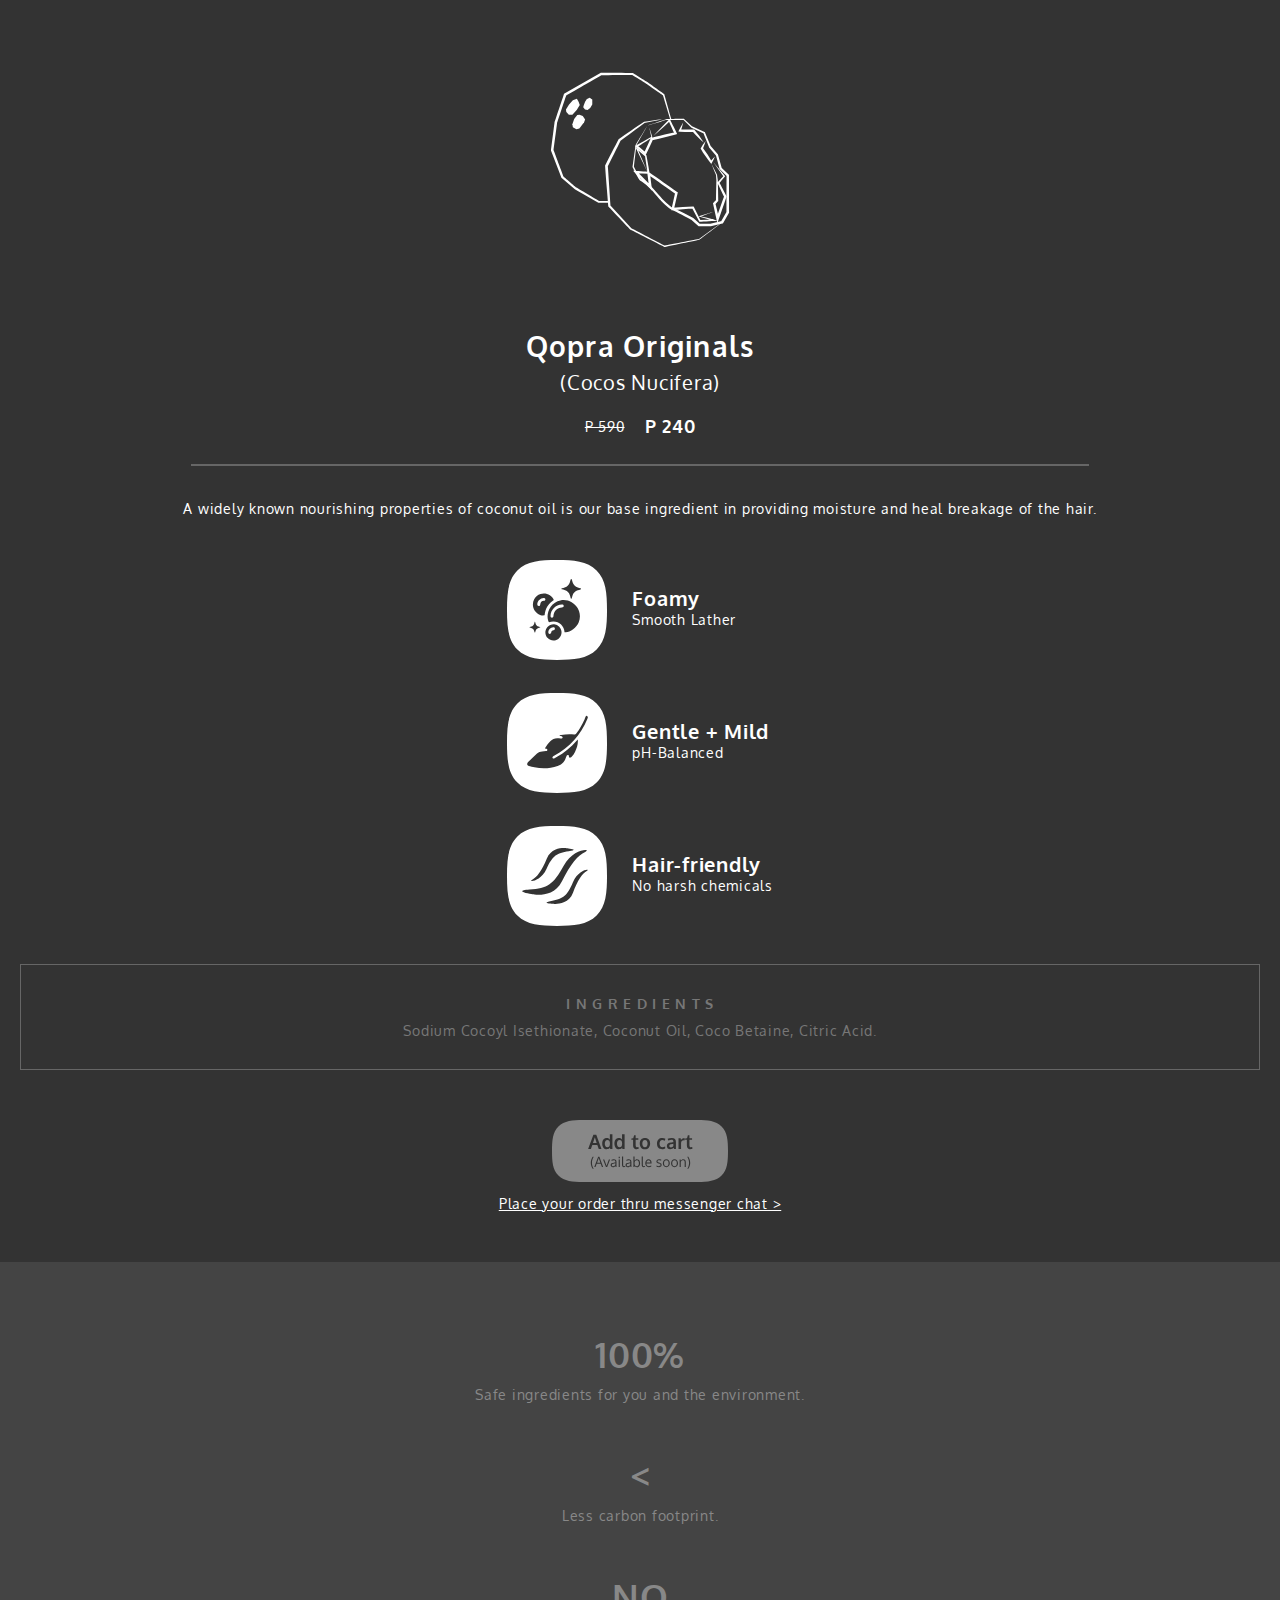
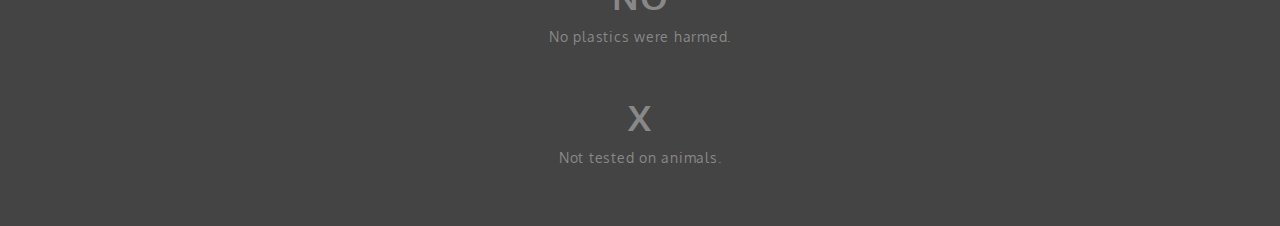
==== commit 3f002f66: "index.html" ====
--- a/index.html
+++ b/index.html
@@ -50,7 +50,7 @@
         <hr>
 
         <div class="productDetails">
-                A widely known nourishing properties of a coconut oil is our base ingredient in providing moisture and healing a breakage of the hair.
+                A widely known nourishing properties of coconut oil is our base ingredient in providing moisture and heal breakage of the hair.
         </div>
 
         <div class="cardIcon">
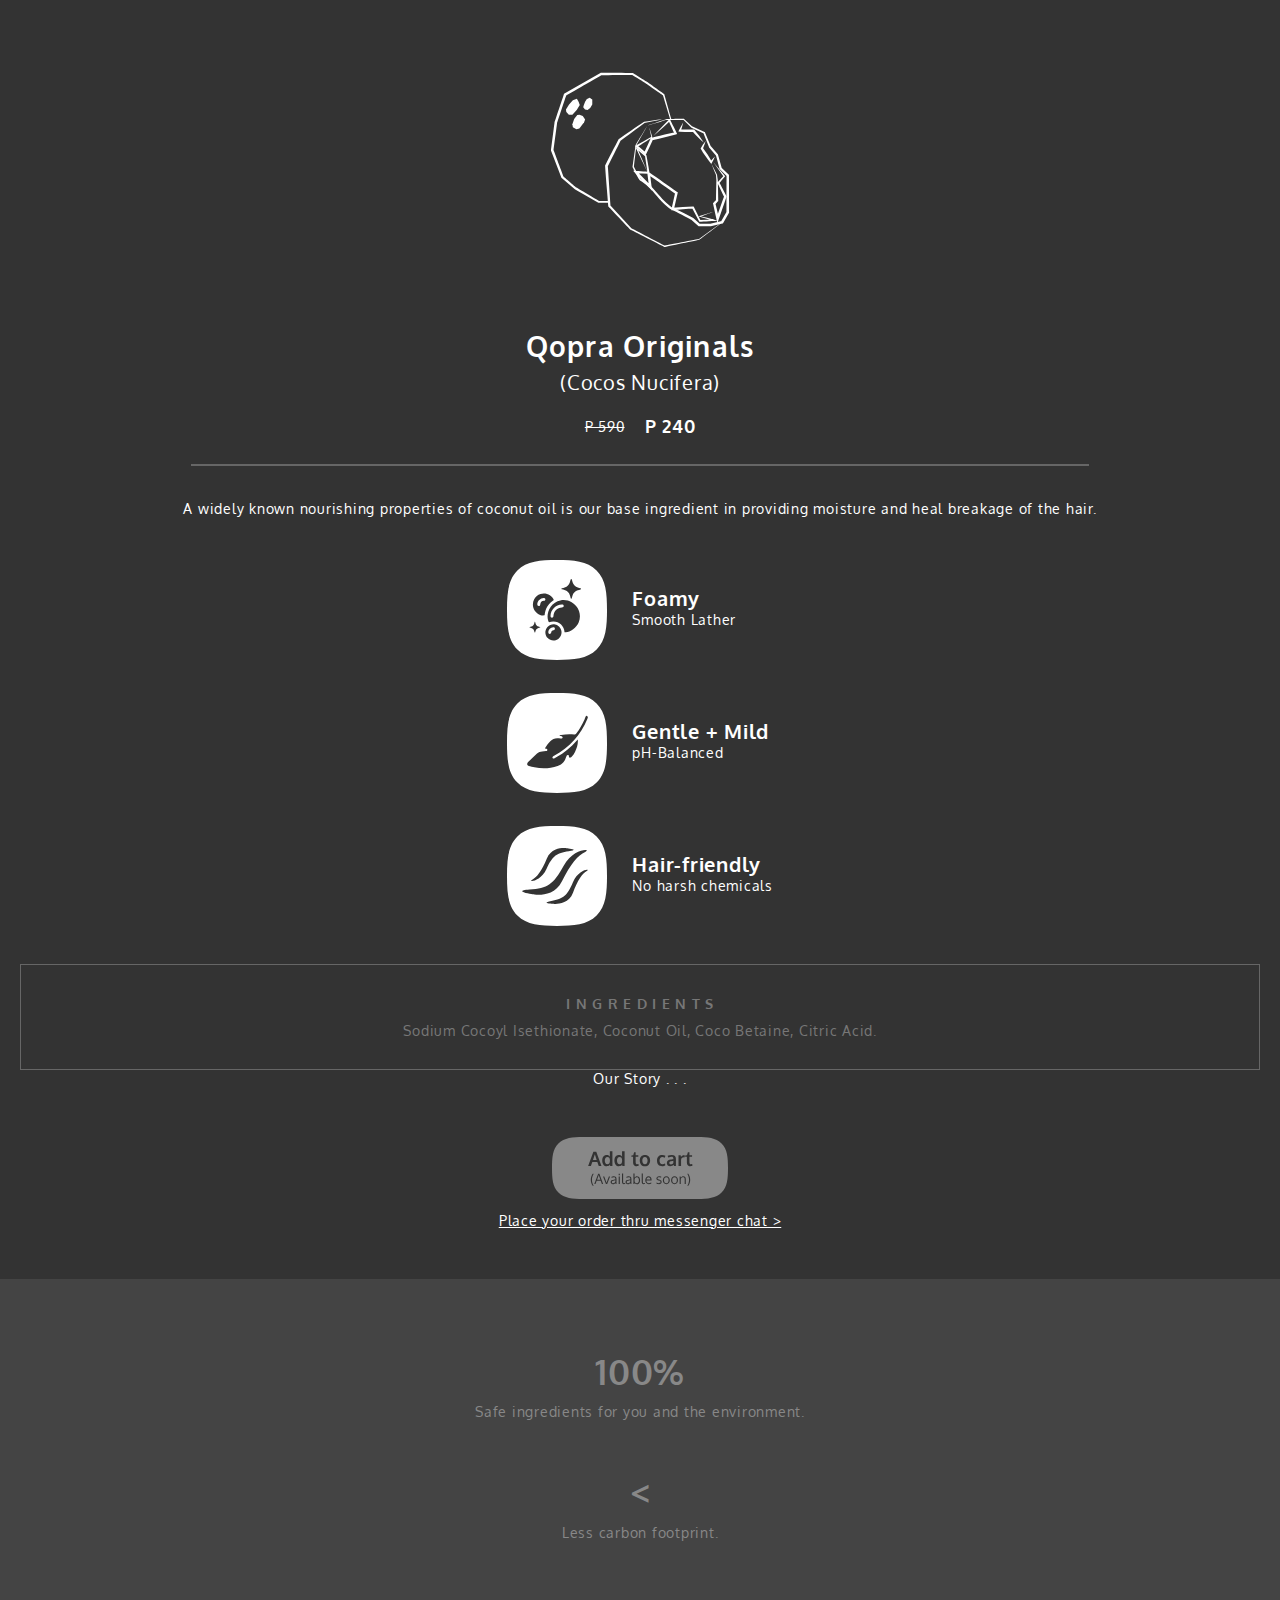
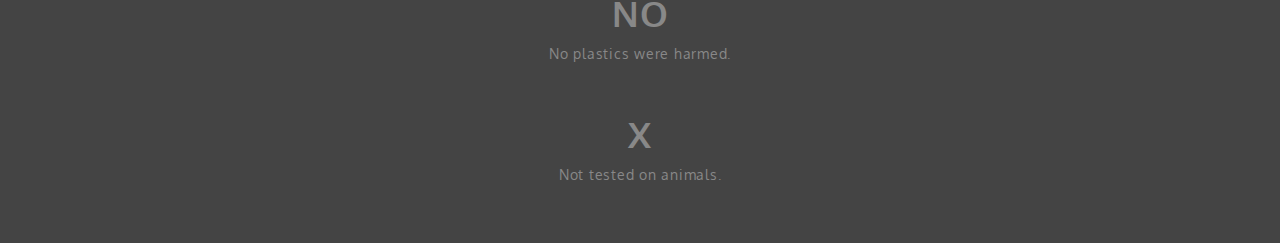
==== commit 6e927ada: "index.html" ====
--- a/index.html
+++ b/index.html
@@ -139,6 +139,11 @@
             </div>
         </div>
 
+        <div class="ourStory">
+            Our Story . . .
+        </div>
+
+        
         <div class="addToCart">
             <div>
                 <svg width="177" height="62" viewBox="0 0 177 62" fill="none" xmlns="http://www.w3.org/2000/svg">
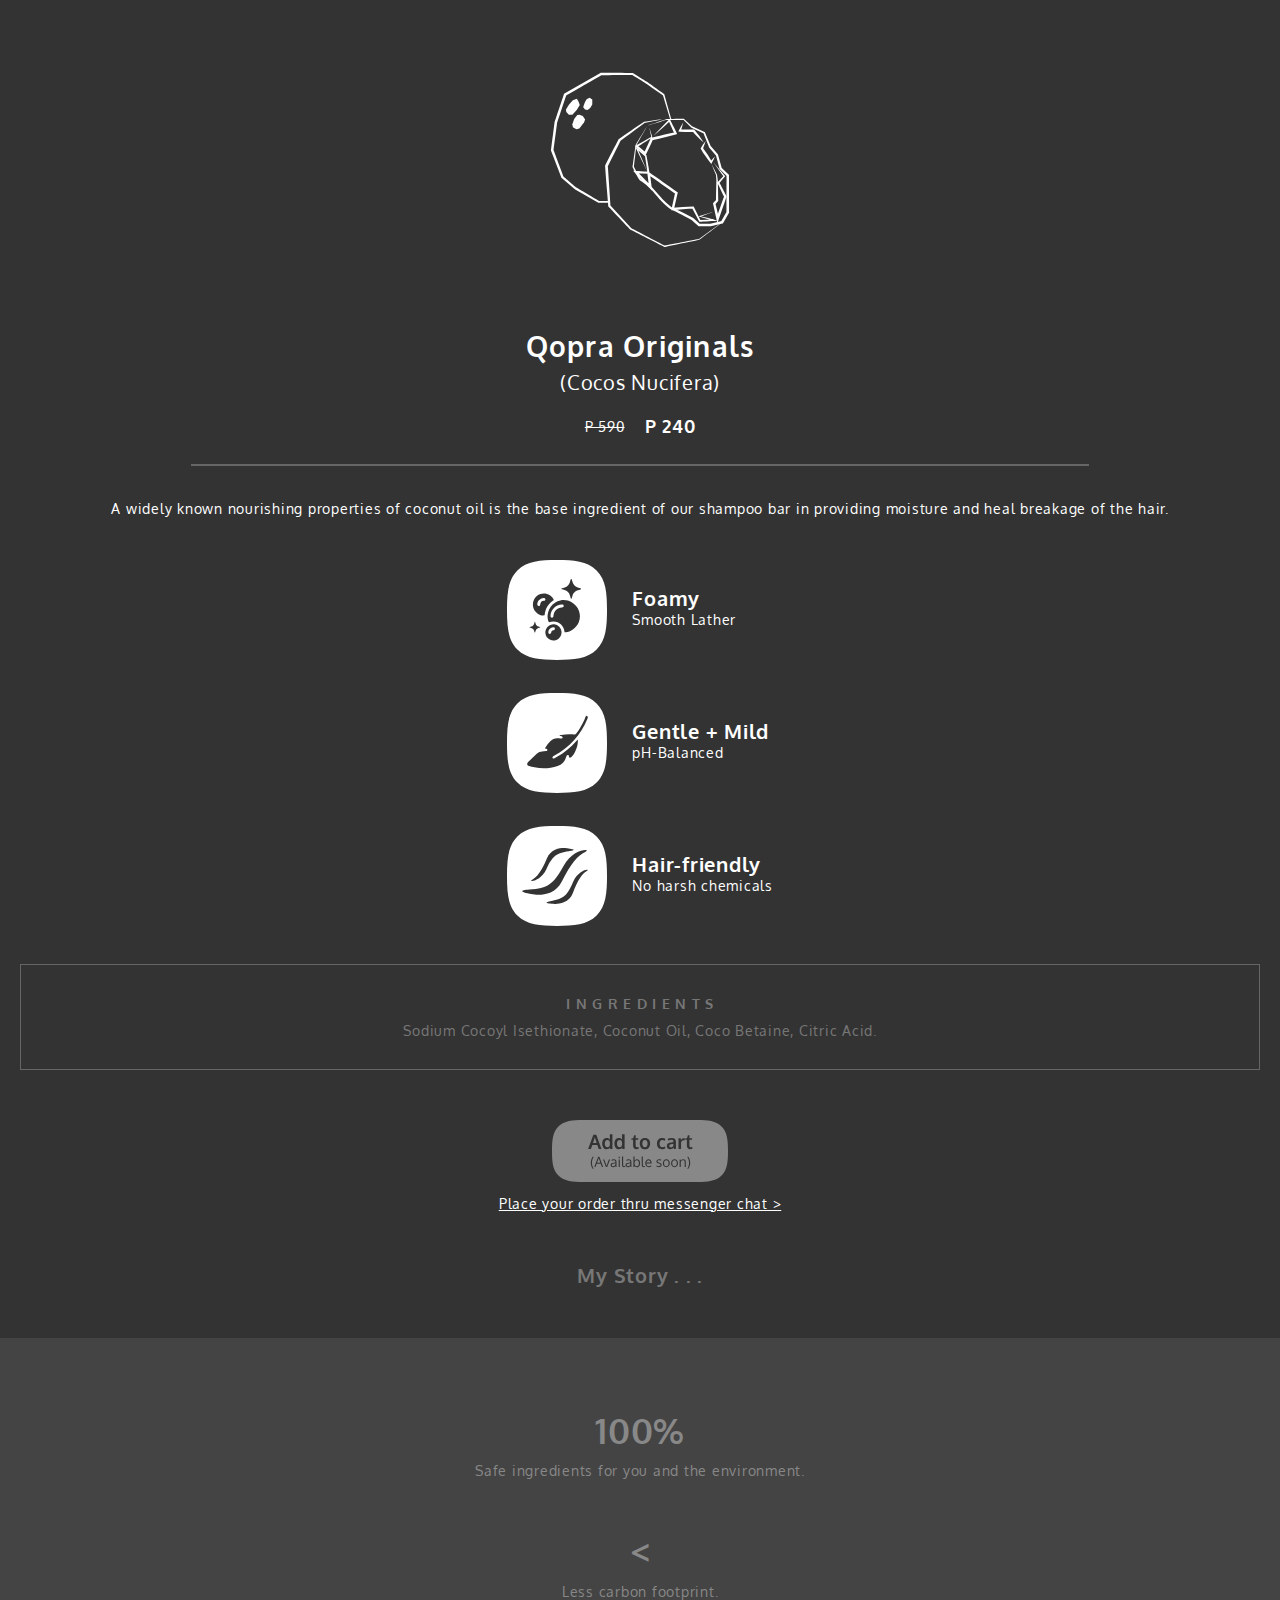
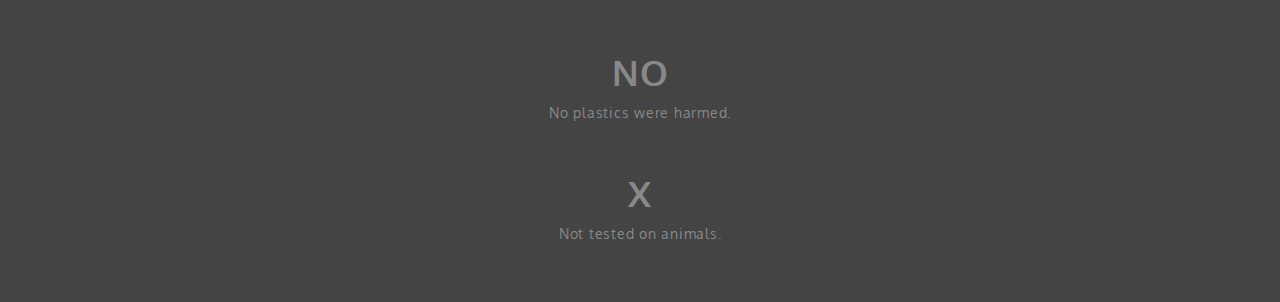
==== commit 0fad8dd8: "index.html" ====
--- a/index.html
+++ b/index.html
@@ -50,7 +50,7 @@
         <hr>
 
         <div class="productDetails">
-                A widely known nourishing properties of coconut oil is our base ingredient in providing moisture and heal breakage of the hair.
+                A widely known nourishing properties of coconut oil is the base ingredient of our shampoo bar in providing moisture and heal breakage of the hair.
         </div>
 
         <div class="cardIcon">
@@ -138,12 +138,7 @@
                 Sodium Cocoyl Isethionate, Coconut Oil, Coco Betaine, Citric Acid.
             </div>
         </div>
-
-        <div class="ourStory">
-            Our Story . . .
-        </div>
-
-        
+      
         <div class="addToCart">
             <div>
                 <svg width="177" height="62" viewBox="0 0 177 62" fill="none" xmlns="http://www.w3.org/2000/svg">
@@ -157,6 +152,10 @@
                </a> 
             </div>
 
+        </div>
+
+        <div class="myStory">
+            My Story . . .
         </div>
 
         <div class="footer">
--- a/styles.css
+++ b/styles.css
@@ -62,7 +62,7 @@
 }
 
 
-/* ######################## */
+/* ##### CARD ###### */
 
 
 .cardIcon {
@@ -101,7 +101,7 @@
 }
 
 
-/* ######################## */
+/* ##### INGREDIENTS ###### */
 
 
 .ingredient {
@@ -126,6 +126,18 @@
     color: white;
     padding-top: 10px;
 }
+
+/* ##### MY STORY ###### */
+
+.myStory {
+    color: #777777;
+    font-size: 20px;
+    font-weight: bolder;
+    padding-bottom: 50px;
+}
+
+/* ##### FOOTER ###### */
+
 
 .footer {
     background-color: #444444;
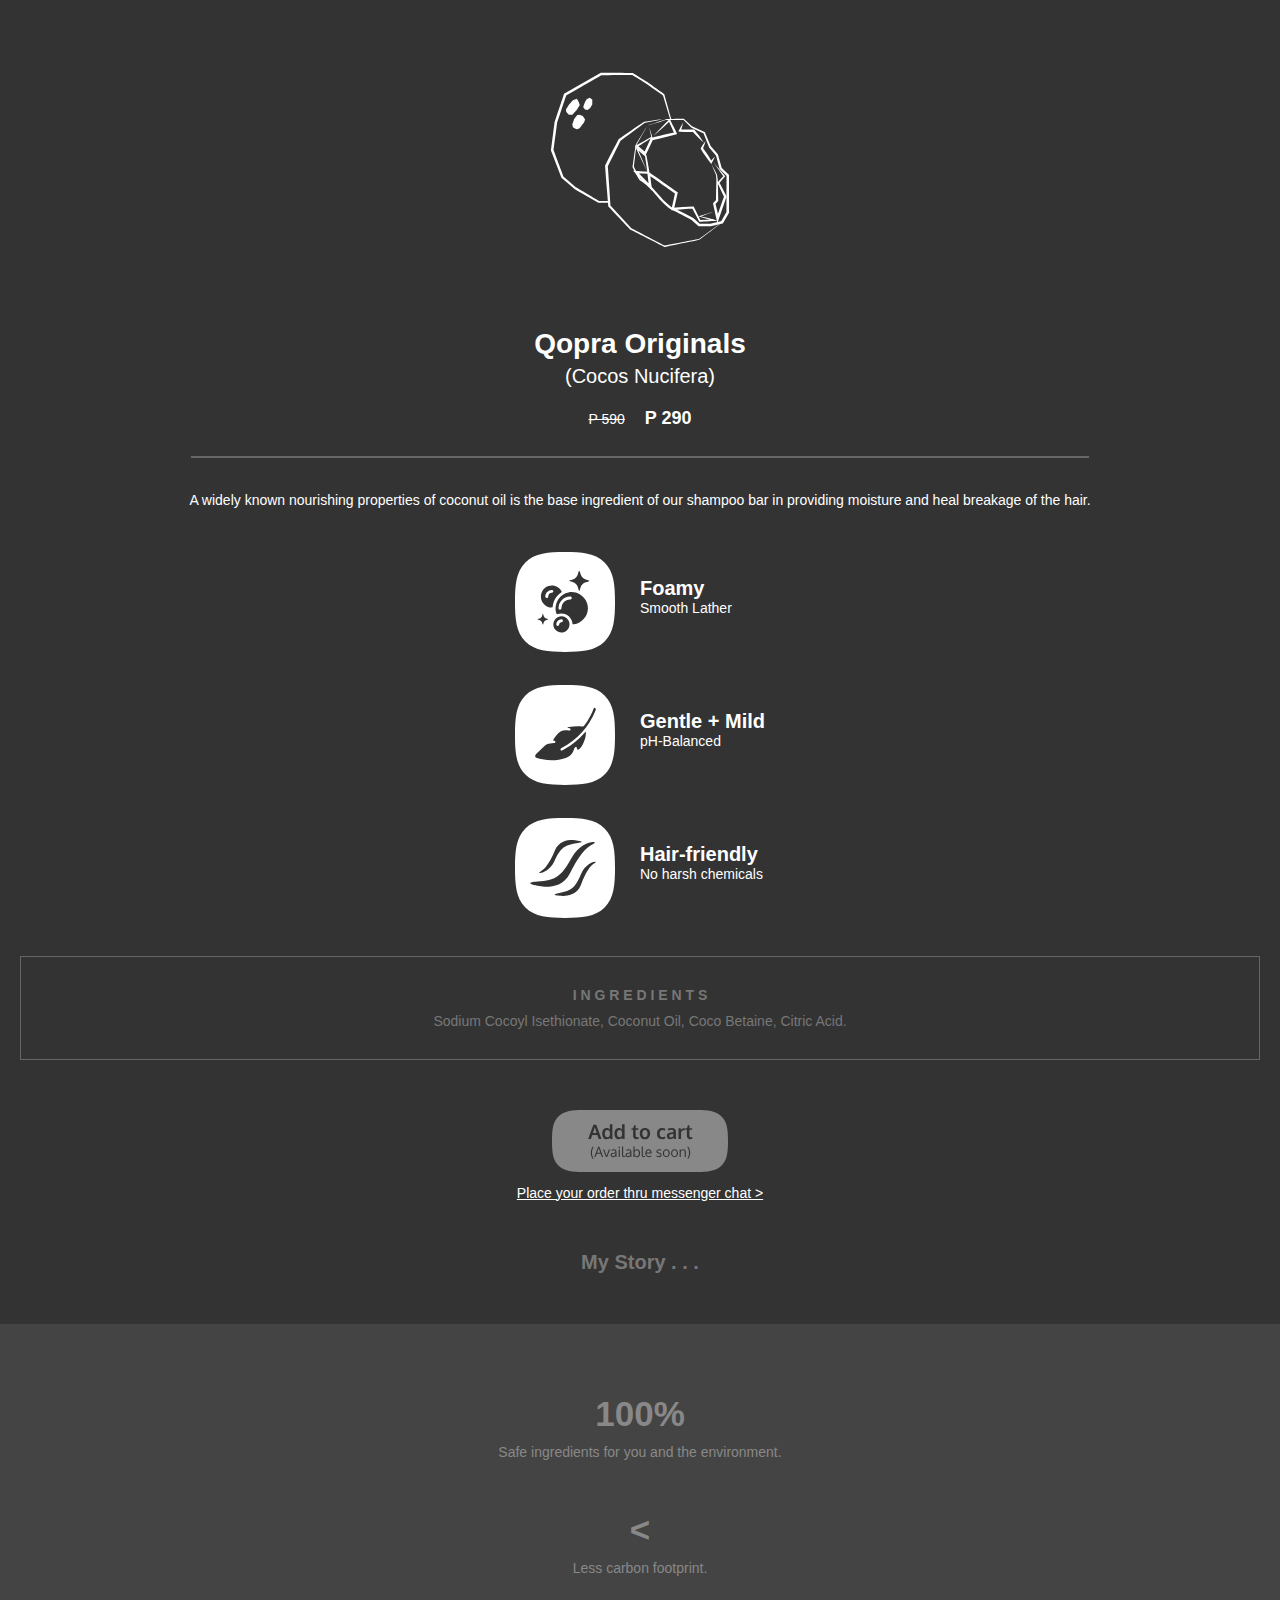
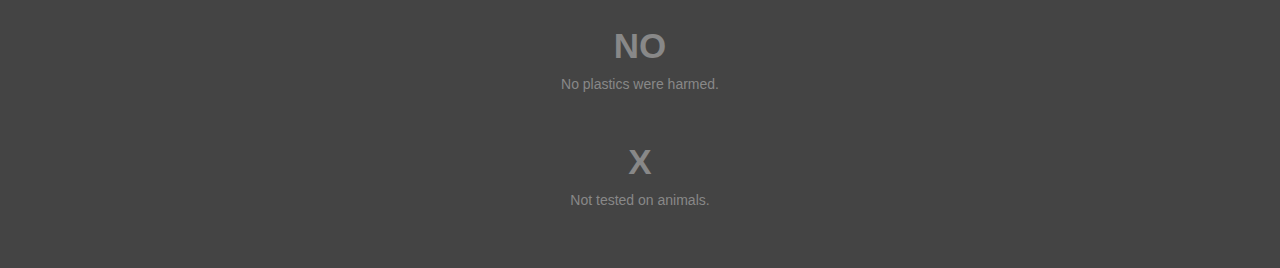
==== commit 09ce5226: "index.html" ====
--- a/index.html
+++ b/index.html
@@ -43,7 +43,7 @@
                 P 590
             </div>
             <div class="origPrice">
-                P 240
+                P 290
             </div>
         </div>
 
--- a/styles.css
+++ b/styles.css
@@ -1,7 +1,7 @@
 body {
-    font-family: 'Oxygen', sans-serif;
+    font-family: 'Montserrat', sans-serif;
+    font-weight: normal;
     font-size: 14px;
-    letter-spacing: .75px;
     color: white;
     background-color: #333333;
     text-align: center;
@@ -30,9 +30,16 @@
 
 .productName {
     font-size: 28px;
-    font-weight: bolder;
+    font-weight: bold;
     padding: 5px;
-    letter-spacing: 1.25px;
+    
+}
+
+.productNameLight {
+    font-size: 28px;
+    font-weight: lighter;
+    padding: 5px;
+    
 }
 
 .productSubName {
@@ -52,7 +59,7 @@
 
 .origPrice {
     font-size: 18px;
-    font-weight: bolder;
+    font-weight: bold;
     padding-left: 20px;
 }
 
@@ -132,7 +139,7 @@
 .myStory {
     color: #777777;
     font-size: 20px;
-    font-weight: bolder;
+    font-weight: bold;
     padding-bottom: 50px;
 }
 
@@ -147,7 +154,7 @@
 
 .contentName {
     font-size: 35px;
-    font-weight: bolder;
+    font-weight: bold;
     padding: 10px;
 }
 
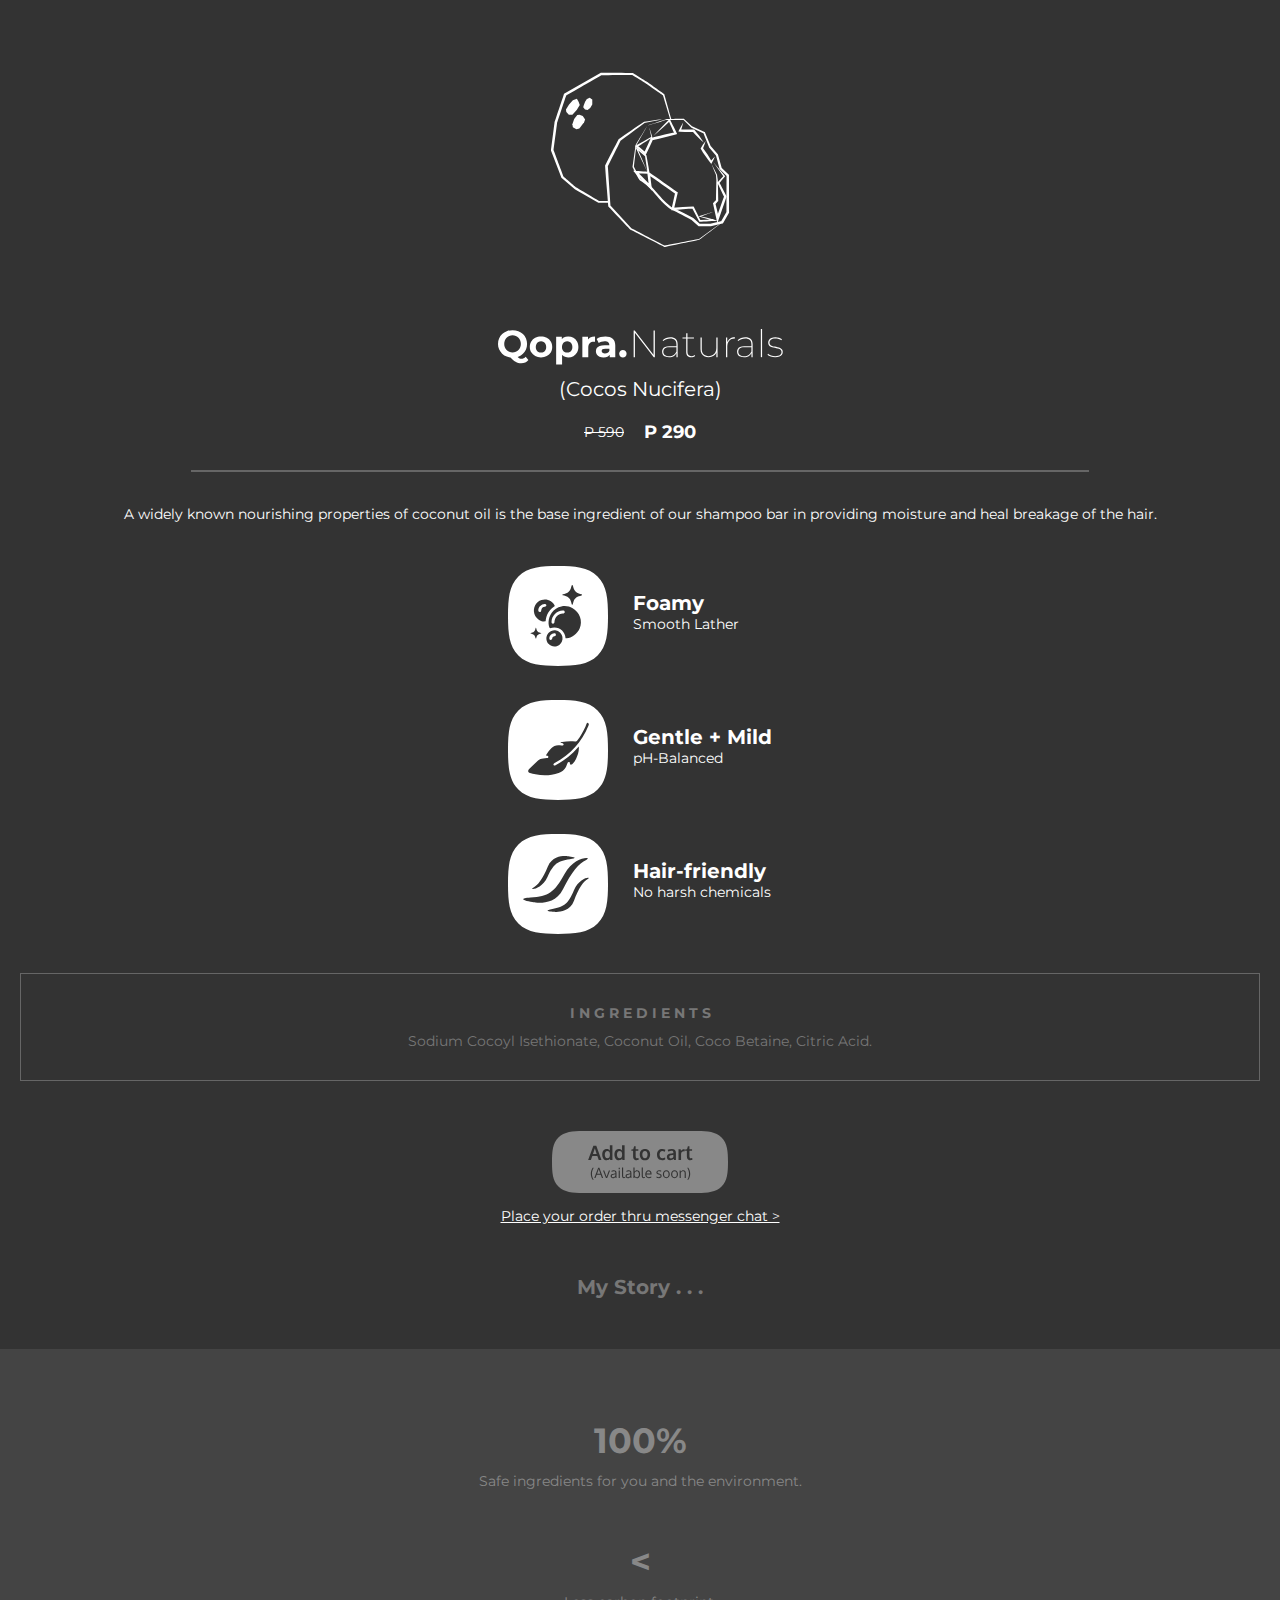
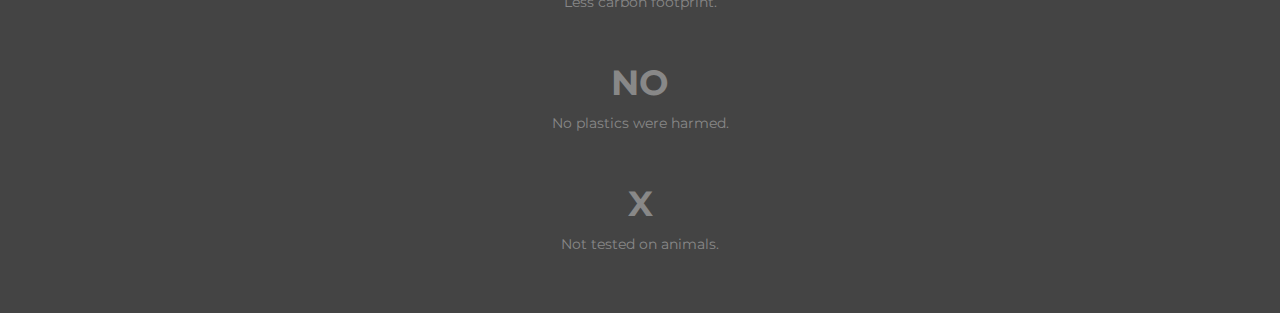
==== commit 5761d7e2: "index.html" ====
--- a/index.html
+++ b/index.html
@@ -7,7 +7,7 @@
         
         <link rel="preconnect" href="https://fonts.googleapis.com">
         <link rel="preconnect" href="https://fonts.gstatic.com" crossorigin>
-        <link href="https://fonts.googleapis.com/css2?family=Oxygen&display=swap" rel="stylesheet">
+        <link href="https://fonts.googleapis.com/css2?family=Montserrat:wght@200;400;700&display=swap" rel="stylesheet">
 
         <link rel="stylesheet" href="styles.css">
         <link rel="icon" href="assets/emelgram.svg">
@@ -31,7 +31,23 @@
         
         <div class="product">
             <div class="productName">
-                Qopra Originals
+                <svg width="285" height="36" viewBox="0 0 285 36" fill="none" xmlns="http://www.w3.org/2000/svg">
+                    <path d="M14.54 28.62C12.46 28.62 10.54 28.28 8.77 27.6C7 26.92 5.45 25.96 4.14 24.72C2.83 23.48 1.81 22.02 1.08 20.35C0.35 18.68 0 16.86 0 14.88C0 12.9 0.36 11.05 1.08 9.40002C1.8 7.75002 2.82 6.29002 4.14 5.05002C5.46 3.81002 6.99 2.85002 8.75 2.17002C10.51 1.49002 12.44 1.15002 14.54 1.15002C16.64 1.15002 18.57 1.48002 20.33 2.16002C22.09 2.83002 23.63 3.79002 24.94 5.03002C26.26 6.27002 27.27 7.73002 28 9.40002C28.72 11.07 29.08 12.91 29.08 14.9C29.08 16.89 28.72 18.7 28 20.38C27.28 22.06 26.26 23.52 24.94 24.76C23.62 26 22.09 26.96 20.33 27.63C18.57 28.3 16.64 28.64 14.54 28.64V28.62ZM14.54 23.42C15.73 23.42 16.82 23.21 17.82 22.79C18.82 22.37 19.7 21.78 20.46 21.03C21.22 20.27 21.81 19.37 22.22 18.31C22.64 17.26 22.85 16.11 22.85 14.88C22.85 13.65 22.64 12.46 22.22 11.42C21.8 10.38 21.21 9.48002 20.46 8.72002C19.7 7.96002 18.82 7.37002 17.82 6.96002C16.82 6.54002 15.73 6.33002 14.54 6.33002C13.35 6.33002 12.25 6.54002 11.24 6.96002C10.23 7.38002 9.35 7.97002 8.6 8.72002C7.85 9.48002 7.27 10.38 6.85 11.42C6.43 12.46 6.22 13.61 6.22 14.88C6.22 16.15 6.43 17.27 6.85 18.31C7.27 19.36 7.85 20.27 8.6 21.03C9.35 21.79 10.23 22.38 11.24 22.79C12.25 23.21 13.35 23.42 14.54 23.42ZM23.23 34.28C22.19 34.28 21.21 34.16 20.29 33.92C19.37 33.68 18.45 33.31 17.56 32.8C16.66 32.29 15.73 31.62 14.77 30.77C13.81 29.92 12.73 28.87 11.54 27.6L18.03 25.97C18.71 26.91 19.35 27.65 19.93 28.21C20.51 28.77 21.07 29.16 21.62 29.41C22.16 29.65 22.74 29.77 23.35 29.77C24.97 29.77 26.41 29.1 27.68 27.76L30.41 31.02C28.61 33.2 26.22 34.28 23.24 34.28H23.23Z" fill="white"/>
+                    <path d="M42.9701 28.4701C40.8201 28.4701 38.9001 28.0101 37.2201 27.1001C35.5401 26.1901 34.2101 24.9401 33.2501 23.3601C32.2901 21.7801 31.8101 19.9801 31.8101 17.9501C31.8101 15.9201 32.2901 14.0901 33.2501 12.5001C34.2101 10.9101 35.5301 9.68005 37.2201 8.78005C38.9001 7.88005 40.8201 7.43005 42.9701 7.43005C45.1201 7.43005 47.0801 7.88005 48.7801 8.78005C50.4801 9.68005 51.8001 10.9201 52.7701 12.5001C53.7301 14.0801 54.2101 15.9001 54.2101 17.9501C54.2101 20.0001 53.7301 21.8101 52.7701 23.3801C51.8101 24.9501 50.4801 26.1901 48.7801 27.1001C47.0801 28.0101 45.1501 28.4701 42.9701 28.4701ZM42.9701 23.6101C43.9801 23.6101 44.8701 23.3901 45.6501 22.9501C46.4201 22.5101 47.0401 21.8601 47.5101 20.9901C47.9801 20.1301 48.2101 19.1201 48.2101 17.9501C48.2101 16.7801 47.9801 15.7501 47.5101 14.9101C47.0401 14.0801 46.4201 13.4401 45.6501 12.9901C44.8801 12.5501 44.0001 12.3301 43.0101 12.3301C42.0201 12.3301 41.1401 12.5501 40.3501 12.9901C39.5601 13.4301 38.9401 14.0701 38.4701 14.9101C38.0001 15.7501 37.7701 16.7601 37.7701 17.9501C37.7701 19.1401 38.0001 20.1301 38.4701 20.9901C38.9401 21.8501 39.5601 22.5001 40.3501 22.9501C41.1301 23.3901 42.0101 23.6101 42.9701 23.6101Z" fill="white"/>
+                    <path d="M58.15 35.53V7.74001H63.81V11.92L63.7 17.99L64.08 24.03V35.53H58.16H58.15ZM70.18 28.47C68.48 28.47 66.99 28.09 65.7 27.33C64.41 26.57 63.4 25.41 62.68 23.86C61.96 22.3 61.6 20.34 61.6 17.96C61.6 15.58 61.94 13.58 62.63 12.04C63.31 10.5 64.31 9.34001 65.61 8.59001C66.91 7.83001 68.44 7.45001 70.18 7.45001C72.13 7.45001 73.87 7.89001 75.4 8.76001C76.93 9.63001 78.15 10.85 79.04 12.42C79.94 13.99 80.39 15.84 80.39 17.96C80.39 20.08 79.94 21.97 79.04 23.52C78.14 25.08 76.93 26.29 75.4 27.16C73.87 28.03 72.13 28.47 70.18 28.47ZM69.19 23.61C70.18 23.61 71.06 23.38 71.83 22.93C72.6 22.48 73.22 21.82 73.69 20.97C74.16 20.12 74.39 19.12 74.39 17.95C74.39 16.78 74.16 15.75 73.69 14.91C73.22 14.08 72.6 13.44 71.83 12.99C71.06 12.54 70.18 12.33 69.19 12.33C68.2 12.33 67.32 12.55 66.53 12.99C65.74 13.43 65.12 14.07 64.65 14.91C64.18 15.75 63.95 16.76 63.95 17.95C63.95 19.14 64.18 20.12 64.65 20.97C65.12 21.82 65.74 22.47 66.53 22.93C67.32 23.39 68.2 23.61 69.19 23.61Z" fill="white"/>
+                    <path d="M84.35 28.17V7.74H90.01V13.55L89.21 11.84C89.82 10.4 90.79 9.3 92.13 8.56C93.47 7.81 95.1 7.44 97.03 7.44V12.94C96.8 12.89 96.58 12.85 96.37 12.83C96.15 12.81 95.95 12.79 95.74 12.79C94.07 12.79 92.74 13.26 91.75 14.19C90.76 15.13 90.27 16.57 90.27 18.52V28.16H84.35V28.17Z" fill="white"/>
+                    <path d="M105.53 28.47C103.96 28.47 102.61 28.2 101.47 27.65C100.33 27.11 99.45 26.37 98.83 25.43C98.21 24.49 97.9 23.44 97.9 22.28C97.9 21.12 98.2 20.03 98.79 19.11C99.38 18.19 100.33 17.47 101.62 16.97C102.91 16.46 104.61 16.21 106.71 16.21H112.1V19.63H107.32C105.93 19.63 104.97 19.86 104.45 20.31C103.93 20.76 103.67 21.33 103.67 22.02C103.67 22.78 103.97 23.38 104.56 23.82C105.15 24.26 105.96 24.48 106.97 24.48C107.98 24.48 108.89 24.25 109.68 23.8C110.48 23.34 111.04 22.65 111.37 21.71L112.28 24.48C111.85 25.75 111.07 26.73 109.93 27.42C108.79 28.12 107.32 28.46 105.53 28.46V28.47ZM111.75 28.17V24.18L111.37 23.31V16.17C111.37 14.91 110.98 13.92 110.21 13.21C109.44 12.5 108.26 12.15 106.66 12.15C105.57 12.15 104.5 12.32 103.45 12.66C102.4 13 101.5 13.46 100.74 14.05L98.65 9.91C99.76 9.1 101.1 8.49 102.67 8.07C104.24 7.65 105.83 7.44 107.45 7.44C110.56 7.44 112.98 8.17 114.7 9.64C116.42 11.11 117.28 13.4 117.28 16.51V28.16H111.74L111.75 28.17Z" fill="white"/>
+                    <path d="M124.89 28.47C123.88 28.47 123.01 28.12 122.29 27.43C121.57 26.73 121.21 25.85 121.21 24.79C121.21 23.73 121.57 22.78 122.29 22.09C123.01 21.41 123.88 21.07 124.89 21.07C125.9 21.07 126.8 21.41 127.51 22.09C128.22 22.77 128.57 23.67 128.57 24.79C128.57 25.91 128.22 26.73 127.51 27.43C126.8 28.13 125.93 28.47 124.89 28.47Z" fill="white"/>
+                    <path d="M135.64 28.17V1.59003H136.7L156.21 26.64H155.56V1.59003H156.85V28.17H155.79L136.28 3.11003H136.93V28.17H135.64Z" fill="white"/>
+                    <path d="M171.13 28.28C169.64 28.28 168.36 28.05 167.32 27.6C166.27 27.14 165.47 26.49 164.91 25.64C164.35 24.79 164.08 23.82 164.08 22.74C164.08 21.78 164.31 20.89 164.76 20.06C165.21 19.23 165.97 18.58 167.02 18.09C168.07 17.6 169.48 17.35 171.25 17.35H178.88V18.37H171.25C169.1 18.37 167.57 18.78 166.68 19.59C165.78 20.4 165.33 21.42 165.33 22.66C165.33 24.05 165.85 25.16 166.89 25.98C167.93 26.8 169.37 27.21 171.22 27.21C173.07 27.21 174.55 26.8 175.74 25.98C176.93 25.16 177.83 23.99 178.44 22.47L178.86 23.3C178.35 24.79 177.44 26 176.13 26.91C174.81 27.82 173.16 28.28 171.16 28.28H171.13ZM178.46 28.17V23.58L178.42 22.9V15.42C178.42 13.47 177.9 11.99 176.86 10.98C175.82 9.97001 174.32 9.46001 172.34 9.46001C170.9 9.46001 169.58 9.71001 168.39 10.2C167.2 10.69 166.18 11.33 165.31 12.12L164.63 11.21C165.57 10.33 166.72 9.62001 168.08 9.10001C169.45 8.58001 170.88 8.32001 172.37 8.32001C174.72 8.32001 176.53 8.92001 177.78 10.12C179.03 11.32 179.66 13.09 179.66 15.42V28.17H178.45H178.46Z" fill="white"/>
+                    <path d="M184.49 9.57001V8.47002H195.95V9.57001H184.49ZM193.22 28.28C191.6 28.28 190.36 27.82 189.5 26.91C188.64 26 188.21 24.77 188.21 23.23V4.14001H189.46V23.04C189.46 24.38 189.79 25.41 190.45 26.11C191.11 26.82 192.07 27.17 193.33 27.17C194.59 27.17 195.68 26.78 196.52 25.99L197.17 26.9C196.69 27.36 196.09 27.7 195.39 27.93C194.68 28.16 193.96 28.27 193.23 28.27L193.22 28.28Z" fill="white"/>
+                    <path d="M210.68 28.28C208.98 28.28 207.53 27.97 206.31 27.35C205.1 26.73 204.16 25.81 203.5 24.58C202.84 23.35 202.51 21.84 202.51 20.04V8.46002H203.76V19.96C203.76 22.31 204.37 24.1 205.58 25.31C206.79 26.53 208.5 27.13 210.7 27.13C212.27 27.13 213.63 26.8 214.78 26.12C215.93 25.45 216.81 24.51 217.42 23.29C218.03 22.07 218.33 20.67 218.33 19.08V8.46002H219.58V28.17H218.37V22.67L218.52 23.01C217.96 24.63 217 25.91 215.64 26.86C214.27 27.81 212.62 28.28 210.67 28.28H210.68Z" fill="white"/>
+                    <path d="M228.03 28.17V8.46001H229.24V13.89L229.13 13.55C229.66 11.91 230.59 10.62 231.92 9.70001C233.25 8.78001 234.91 8.32001 236.91 8.32001V9.57001H236.57C234.29 9.57001 232.51 10.29 231.22 11.73C229.93 13.17 229.28 15.16 229.28 17.69V28.17H228.03Z" fill="white"/>
+                    <path d="M246.1 28.28C244.61 28.28 243.33 28.05 242.29 27.6C241.24 27.14 240.44 26.49 239.88 25.64C239.32 24.79 239.05 23.82 239.05 22.74C239.05 21.78 239.28 20.89 239.73 20.06C240.18 19.23 240.94 18.58 241.99 18.09C243.04 17.6 244.45 17.35 246.22 17.35H253.85V18.37H246.22C244.07 18.37 242.54 18.78 241.65 19.59C240.75 20.4 240.3 21.42 240.3 22.66C240.3 24.05 240.82 25.16 241.86 25.98C242.9 26.8 244.34 27.21 246.19 27.21C248.04 27.21 249.52 26.8 250.71 25.98C251.9 25.16 252.8 23.99 253.41 22.47L253.83 23.3C253.32 24.79 252.41 26 251.1 26.91C249.78 27.82 248.13 28.28 246.13 28.28H246.1ZM253.43 28.17V23.58L253.39 22.9V15.42C253.39 13.47 252.87 11.99 251.83 10.98C250.79 9.97001 249.29 9.46001 247.31 9.46001C245.87 9.46001 244.55 9.71001 243.36 10.2C242.17 10.69 241.15 11.33 240.28 12.12L239.6 11.21C240.54 10.33 241.69 9.62001 243.05 9.10001C244.42 8.58001 245.85 8.32001 247.34 8.32001C249.69 8.32001 251.5 8.92001 252.75 10.12C254 11.32 254.63 13.09 254.63 15.42V28.17H253.42H253.43Z" fill="white"/>
+                    <path d="M262.84 28.17V0H264.09V28.17H262.84Z" fill="white"/>
+                    <path d="M277.26 28.28C275.64 28.28 274.12 28.03 272.7 27.54C271.28 27.05 270.21 26.42 269.47 25.66L270.08 24.67C270.81 25.33 271.81 25.91 273.08 26.42C274.34 26.93 275.75 27.18 277.29 27.18C279.49 27.18 281.08 26.8 282.05 26.04C283.02 25.28 283.51 24.29 283.51 23.08C283.51 22.19 283.27 21.5 282.79 20.99C282.31 20.48 281.68 20.09 280.89 19.81C280.1 19.53 279.24 19.31 278.29 19.15C277.34 18.98 276.39 18.8 275.42 18.58C274.46 18.37 273.58 18.07 272.8 17.71C272.01 17.34 271.38 16.83 270.9 16.17C270.42 15.51 270.18 14.64 270.18 13.55C270.18 12.61 270.44 11.75 270.96 10.97C271.48 10.19 272.27 9.55 273.33 9.05C274.39 8.56 275.75 8.31 277.39 8.31C278.6 8.31 279.83 8.49 281.05 8.86C282.28 9.23 283.26 9.71 283.99 10.32L283.34 11.31C282.56 10.68 281.64 10.21 280.59 9.91C279.54 9.61 278.46 9.45 277.34 9.45C275.29 9.45 273.8 9.84 272.86 10.63C271.92 11.42 271.46 12.38 271.46 13.51C271.46 14.42 271.7 15.15 272.18 15.69C272.66 16.23 273.29 16.65 274.08 16.92C274.86 17.2 275.73 17.43 276.68 17.6C277.63 17.78 278.58 17.97 279.53 18.17C280.48 18.37 281.35 18.65 282.13 19C282.91 19.35 283.55 19.85 284.03 20.48C284.51 21.11 284.75 21.97 284.75 23.06C284.75 24.07 284.46 24.98 283.9 25.77C283.33 26.57 282.5 27.18 281.39 27.61C280.29 28.04 278.9 28.26 277.23 28.26L277.26 28.28Z" fill="white"/>
+                    </svg>
+
             </div>
             <div class="productSubName">
                 (Cocos Nucifera)
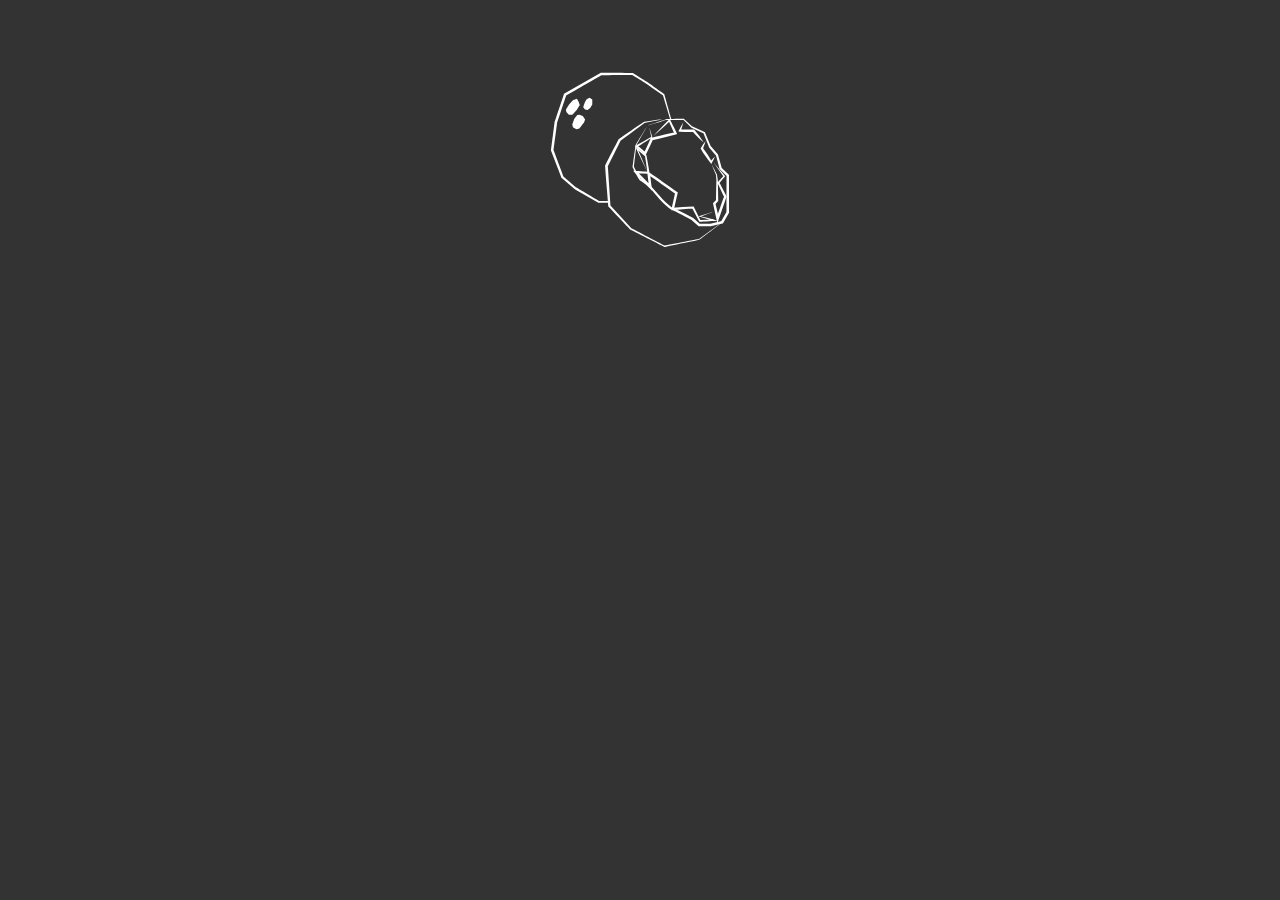
==== commit a5632542: "index.html" ====
--- a/index.html
+++ b/index.html
@@ -10,7 +10,7 @@
         <link href="https://fonts.googleapis.com/css2?family=Montserrat:wght@200;400;700&display=swap" rel="stylesheet">
 
         <link rel="stylesheet" href="styles.css">
-        <link rel="icon" href="assets/emelgram.svg">
+        <link rel="icon" href="/assets/emelgram.svg">
     </head>
     <body>
         <div class="productImage">
@@ -28,174 +28,6 @@
                 <path d="M150.085 127.342C146.924 128.499 140.614 130.833 137.449 131.961L137.432 131.301C139.945 131.941 151.611 135 153.955 135.6C151.551 135.704 140.034 136.381 137.372 136.509L136.877 136.537L136.635 136.084L130.224 123.991L131.134 124.5C126.528 124.868 117.274 125.609 112.663 125.949L111.209 126.061C111.358 125.296 112.905 118.235 113.102 117.275L114.709 109.921L115.176 111.122C107.682 105.906 97.1233 98.5447 89.7702 93.3529L91.6266 92.2441C91.9407 94.818 93.2817 105.61 93.5676 107.944C92.2065 106.523 79.7312 93.5971 78.0399 91.8358L76.1915 89.9184C77.7338 90.0464 88.5823 90.7229 90.4024 90.8631L89.444 91.9238L88.244 84.0901L87.0722 76.2523L87.3259 76.6886L79.107 69.7114L79.9567 69.067C82.8238 75.6438 86.6937 84.7025 89.4279 91.1993C86.3071 84.9067 82.0386 75.92 78.954 69.5153L77.9271 67.3777L79.8036 68.8708L88.24 75.5878L88.4413 75.7479L88.4897 76.0241L89.887 83.8259C90.032 84.5824 91.3608 92.2921 91.4534 92.7444L90.2977 92.6884L78.7244 92.148L79.5258 90.4067L92.8266 103.853L90.8494 104.797C90.6078 102.92 89.1501 91.5075 88.9447 89.8983L91.1353 91.4315C98.4924 96.5312 109.091 103.997 116.521 109.229L117.157 109.677L116.988 110.429C116.162 114.084 114.495 121.454 113.65 125.104L112.506 123.787L121.752 123.195L130.998 122.63L131.63 122.59L131.904 123.139L138.037 135.372L137.304 134.944L150.061 134.619L149.92 135.792L137.239 131.973L136.152 131.645C139.873 130.488 146.348 128.475 150.081 127.346L150.085 127.342Z" fill="white"/>
                 </svg>
         </div>
-        
-        <div class="product">
-            <div class="productName">
-                <svg width="285" height="36" viewBox="0 0 285 36" fill="none" xmlns="http://www.w3.org/2000/svg">
-                    <path d="M14.54 28.62C12.46 28.62 10.54 28.28 8.77 27.6C7 26.92 5.45 25.96 4.14 24.72C2.83 23.48 1.81 22.02 1.08 20.35C0.35 18.68 0 16.86 0 14.88C0 12.9 0.36 11.05 1.08 9.40002C1.8 7.75002 2.82 6.29002 4.14 5.05002C5.46 3.81002 6.99 2.85002 8.75 2.17002C10.51 1.49002 12.44 1.15002 14.54 1.15002C16.64 1.15002 18.57 1.48002 20.33 2.16002C22.09 2.83002 23.63 3.79002 24.94 5.03002C26.26 6.27002 27.27 7.73002 28 9.40002C28.72 11.07 29.08 12.91 29.08 14.9C29.08 16.89 28.72 18.7 28 20.38C27.28 22.06 26.26 23.52 24.94 24.76C23.62 26 22.09 26.96 20.33 27.63C18.57 28.3 16.64 28.64 14.54 28.64V28.62ZM14.54 23.42C15.73 23.42 16.82 23.21 17.82 22.79C18.82 22.37 19.7 21.78 20.46 21.03C21.22 20.27 21.81 19.37 22.22 18.31C22.64 17.26 22.85 16.11 22.85 14.88C22.85 13.65 22.64 12.46 22.22 11.42C21.8 10.38 21.21 9.48002 20.46 8.72002C19.7 7.96002 18.82 7.37002 17.82 6.96002C16.82 6.54002 15.73 6.33002 14.54 6.33002C13.35 6.33002 12.25 6.54002 11.24 6.96002C10.23 7.38002 9.35 7.97002 8.6 8.72002C7.85 9.48002 7.27 10.38 6.85 11.42C6.43 12.46 6.22 13.61 6.22 14.88C6.22 16.15 6.43 17.27 6.85 18.31C7.27 19.36 7.85 20.27 8.6 21.03C9.35 21.79 10.23 22.38 11.24 22.79C12.25 23.21 13.35 23.42 14.54 23.42ZM23.23 34.28C22.19 34.28 21.21 34.16 20.29 33.92C19.37 33.68 18.45 33.31 17.56 32.8C16.66 32.29 15.73 31.62 14.77 30.77C13.81 29.92 12.73 28.87 11.54 27.6L18.03 25.97C18.71 26.91 19.35 27.65 19.93 28.21C20.51 28.77 21.07 29.16 21.62 29.41C22.16 29.65 22.74 29.77 23.35 29.77C24.97 29.77 26.41 29.1 27.68 27.76L30.41 31.02C28.61 33.2 26.22 34.28 23.24 34.28H23.23Z" fill="white"/>
-                    <path d="M42.9701 28.4701C40.8201 28.4701 38.9001 28.0101 37.2201 27.1001C35.5401 26.1901 34.2101 24.9401 33.2501 23.3601C32.2901 21.7801 31.8101 19.9801 31.8101 17.9501C31.8101 15.9201 32.2901 14.0901 33.2501 12.5001C34.2101 10.9101 35.5301 9.68005 37.2201 8.78005C38.9001 7.88005 40.8201 7.43005 42.9701 7.43005C45.1201 7.43005 47.0801 7.88005 48.7801 8.78005C50.4801 9.68005 51.8001 10.9201 52.7701 12.5001C53.7301 14.0801 54.2101 15.9001 54.2101 17.9501C54.2101 20.0001 53.7301 21.8101 52.7701 23.3801C51.8101 24.9501 50.4801 26.1901 48.7801 27.1001C47.0801 28.0101 45.1501 28.4701 42.9701 28.4701ZM42.9701 23.6101C43.9801 23.6101 44.8701 23.3901 45.6501 22.9501C46.4201 22.5101 47.0401 21.8601 47.5101 20.9901C47.9801 20.1301 48.2101 19.1201 48.2101 17.9501C48.2101 16.7801 47.9801 15.7501 47.5101 14.9101C47.0401 14.0801 46.4201 13.4401 45.6501 12.9901C44.8801 12.5501 44.0001 12.3301 43.0101 12.3301C42.0201 12.3301 41.1401 12.5501 40.3501 12.9901C39.5601 13.4301 38.9401 14.0701 38.4701 14.9101C38.0001 15.7501 37.7701 16.7601 37.7701 17.9501C37.7701 19.1401 38.0001 20.1301 38.4701 20.9901C38.9401 21.8501 39.5601 22.5001 40.3501 22.9501C41.1301 23.3901 42.0101 23.6101 42.9701 23.6101Z" fill="white"/>
-                    <path d="M58.15 35.53V7.74001H63.81V11.92L63.7 17.99L64.08 24.03V35.53H58.16H58.15ZM70.18 28.47C68.48 28.47 66.99 28.09 65.7 27.33C64.41 26.57 63.4 25.41 62.68 23.86C61.96 22.3 61.6 20.34 61.6 17.96C61.6 15.58 61.94 13.58 62.63 12.04C63.31 10.5 64.31 9.34001 65.61 8.59001C66.91 7.83001 68.44 7.45001 70.18 7.45001C72.13 7.45001 73.87 7.89001 75.4 8.76001C76.93 9.63001 78.15 10.85 79.04 12.42C79.94 13.99 80.39 15.84 80.39 17.96C80.39 20.08 79.94 21.97 79.04 23.52C78.14 25.08 76.93 26.29 75.4 27.16C73.87 28.03 72.13 28.47 70.18 28.47ZM69.19 23.61C70.18 23.61 71.06 23.38 71.83 22.93C72.6 22.48 73.22 21.82 73.69 20.97C74.16 20.12 74.39 19.12 74.39 17.95C74.39 16.78 74.16 15.75 73.69 14.91C73.22 14.08 72.6 13.44 71.83 12.99C71.06 12.54 70.18 12.33 69.19 12.33C68.2 12.33 67.32 12.55 66.53 12.99C65.74 13.43 65.12 14.07 64.65 14.91C64.18 15.75 63.95 16.76 63.95 17.95C63.95 19.14 64.18 20.12 64.65 20.97C65.12 21.82 65.74 22.47 66.53 22.93C67.32 23.39 68.2 23.61 69.19 23.61Z" fill="white"/>
-                    <path d="M84.35 28.17V7.74H90.01V13.55L89.21 11.84C89.82 10.4 90.79 9.3 92.13 8.56C93.47 7.81 95.1 7.44 97.03 7.44V12.94C96.8 12.89 96.58 12.85 96.37 12.83C96.15 12.81 95.95 12.79 95.74 12.79C94.07 12.79 92.74 13.26 91.75 14.19C90.76 15.13 90.27 16.57 90.27 18.52V28.16H84.35V28.17Z" fill="white"/>
-                    <path d="M105.53 28.47C103.96 28.47 102.61 28.2 101.47 27.65C100.33 27.11 99.45 26.37 98.83 25.43C98.21 24.49 97.9 23.44 97.9 22.28C97.9 21.12 98.2 20.03 98.79 19.11C99.38 18.19 100.33 17.47 101.62 16.97C102.91 16.46 104.61 16.21 106.71 16.21H112.1V19.63H107.32C105.93 19.63 104.97 19.86 104.45 20.31C103.93 20.76 103.67 21.33 103.67 22.02C103.67 22.78 103.97 23.38 104.56 23.82C105.15 24.26 105.96 24.48 106.97 24.48C107.98 24.48 108.89 24.25 109.68 23.8C110.48 23.34 111.04 22.65 111.37 21.71L112.28 24.48C111.85 25.75 111.07 26.73 109.93 27.42C108.79 28.12 107.32 28.46 105.53 28.46V28.47ZM111.75 28.17V24.18L111.37 23.31V16.17C111.37 14.91 110.98 13.92 110.21 13.21C109.44 12.5 108.26 12.15 106.66 12.15C105.57 12.15 104.5 12.32 103.45 12.66C102.4 13 101.5 13.46 100.74 14.05L98.65 9.91C99.76 9.1 101.1 8.49 102.67 8.07C104.24 7.65 105.83 7.44 107.45 7.44C110.56 7.44 112.98 8.17 114.7 9.64C116.42 11.11 117.28 13.4 117.28 16.51V28.16H111.74L111.75 28.17Z" fill="white"/>
-                    <path d="M124.89 28.47C123.88 28.47 123.01 28.12 122.29 27.43C121.57 26.73 121.21 25.85 121.21 24.79C121.21 23.73 121.57 22.78 122.29 22.09C123.01 21.41 123.88 21.07 124.89 21.07C125.9 21.07 126.8 21.41 127.51 22.09C128.22 22.77 128.57 23.67 128.57 24.79C128.57 25.91 128.22 26.73 127.51 27.43C126.8 28.13 125.93 28.47 124.89 28.47Z" fill="white"/>
-                    <path d="M135.64 28.17V1.59003H136.7L156.21 26.64H155.56V1.59003H156.85V28.17H155.79L136.28 3.11003H136.93V28.17H135.64Z" fill="white"/>
-                    <path d="M171.13 28.28C169.64 28.28 168.36 28.05 167.32 27.6C166.27 27.14 165.47 26.49 164.91 25.64C164.35 24.79 164.08 23.82 164.08 22.74C164.08 21.78 164.31 20.89 164.76 20.06C165.21 19.23 165.97 18.58 167.02 18.09C168.07 17.6 169.48 17.35 171.25 17.35H178.88V18.37H171.25C169.1 18.37 167.57 18.78 166.68 19.59C165.78 20.4 165.33 21.42 165.33 22.66C165.33 24.05 165.85 25.16 166.89 25.98C167.93 26.8 169.37 27.21 171.22 27.21C173.07 27.21 174.55 26.8 175.74 25.98C176.93 25.16 177.83 23.99 178.44 22.47L178.86 23.3C178.35 24.79 177.44 26 176.13 26.91C174.81 27.82 173.16 28.28 171.16 28.28H171.13ZM178.46 28.17V23.58L178.42 22.9V15.42C178.42 13.47 177.9 11.99 176.86 10.98C175.82 9.97001 174.32 9.46001 172.34 9.46001C170.9 9.46001 169.58 9.71001 168.39 10.2C167.2 10.69 166.18 11.33 165.31 12.12L164.63 11.21C165.57 10.33 166.72 9.62001 168.08 9.10001C169.45 8.58001 170.88 8.32001 172.37 8.32001C174.72 8.32001 176.53 8.92001 177.78 10.12C179.03 11.32 179.66 13.09 179.66 15.42V28.17H178.45H178.46Z" fill="white"/>
-                    <path d="M184.49 9.57001V8.47002H195.95V9.57001H184.49ZM193.22 28.28C191.6 28.28 190.36 27.82 189.5 26.91C188.64 26 188.21 24.77 188.21 23.23V4.14001H189.46V23.04C189.46 24.38 189.79 25.41 190.45 26.11C191.11 26.82 192.07 27.17 193.33 27.17C194.59 27.17 195.68 26.78 196.52 25.99L197.17 26.9C196.69 27.36 196.09 27.7 195.39 27.93C194.68 28.16 193.96 28.27 193.23 28.27L193.22 28.28Z" fill="white"/>
-                    <path d="M210.68 28.28C208.98 28.28 207.53 27.97 206.31 27.35C205.1 26.73 204.16 25.81 203.5 24.58C202.84 23.35 202.51 21.84 202.51 20.04V8.46002H203.76V19.96C203.76 22.31 204.37 24.1 205.58 25.31C206.79 26.53 208.5 27.13 210.7 27.13C212.27 27.13 213.63 26.8 214.78 26.12C215.93 25.45 216.81 24.51 217.42 23.29C218.03 22.07 218.33 20.67 218.33 19.08V8.46002H219.58V28.17H218.37V22.67L218.52 23.01C217.96 24.63 217 25.91 215.64 26.86C214.27 27.81 212.62 28.28 210.67 28.28H210.68Z" fill="white"/>
-                    <path d="M228.03 28.17V8.46001H229.24V13.89L229.13 13.55C229.66 11.91 230.59 10.62 231.92 9.70001C233.25 8.78001 234.91 8.32001 236.91 8.32001V9.57001H236.57C234.29 9.57001 232.51 10.29 231.22 11.73C229.93 13.17 229.28 15.16 229.28 17.69V28.17H228.03Z" fill="white"/>
-                    <path d="M246.1 28.28C244.61 28.28 243.33 28.05 242.29 27.6C241.24 27.14 240.44 26.49 239.88 25.64C239.32 24.79 239.05 23.82 239.05 22.74C239.05 21.78 239.28 20.89 239.73 20.06C240.18 19.23 240.94 18.58 241.99 18.09C243.04 17.6 244.45 17.35 246.22 17.35H253.85V18.37H246.22C244.07 18.37 242.54 18.78 241.65 19.59C240.75 20.4 240.3 21.42 240.3 22.66C240.3 24.05 240.82 25.16 241.86 25.98C242.9 26.8 244.34 27.21 246.19 27.21C248.04 27.21 249.52 26.8 250.71 25.98C251.9 25.16 252.8 23.99 253.41 22.47L253.83 23.3C253.32 24.79 252.41 26 251.1 26.91C249.78 27.82 248.13 28.28 246.13 28.28H246.1ZM253.43 28.17V23.58L253.39 22.9V15.42C253.39 13.47 252.87 11.99 251.83 10.98C250.79 9.97001 249.29 9.46001 247.31 9.46001C245.87 9.46001 244.55 9.71001 243.36 10.2C242.17 10.69 241.15 11.33 240.28 12.12L239.6 11.21C240.54 10.33 241.69 9.62001 243.05 9.10001C244.42 8.58001 245.85 8.32001 247.34 8.32001C249.69 8.32001 251.5 8.92001 252.75 10.12C254 11.32 254.63 13.09 254.63 15.42V28.17H253.42H253.43Z" fill="white"/>
-                    <path d="M262.84 28.17V0H264.09V28.17H262.84Z" fill="white"/>
-                    <path d="M277.26 28.28C275.64 28.28 274.12 28.03 272.7 27.54C271.28 27.05 270.21 26.42 269.47 25.66L270.08 24.67C270.81 25.33 271.81 25.91 273.08 26.42C274.34 26.93 275.75 27.18 277.29 27.18C279.49 27.18 281.08 26.8 282.05 26.04C283.02 25.28 283.51 24.29 283.51 23.08C283.51 22.19 283.27 21.5 282.79 20.99C282.31 20.48 281.68 20.09 280.89 19.81C280.1 19.53 279.24 19.31 278.29 19.15C277.34 18.98 276.39 18.8 275.42 18.58C274.46 18.37 273.58 18.07 272.8 17.71C272.01 17.34 271.38 16.83 270.9 16.17C270.42 15.51 270.18 14.64 270.18 13.55C270.18 12.61 270.44 11.75 270.96 10.97C271.48 10.19 272.27 9.55 273.33 9.05C274.39 8.56 275.75 8.31 277.39 8.31C278.6 8.31 279.83 8.49 281.05 8.86C282.28 9.23 283.26 9.71 283.99 10.32L283.34 11.31C282.56 10.68 281.64 10.21 280.59 9.91C279.54 9.61 278.46 9.45 277.34 9.45C275.29 9.45 273.8 9.84 272.86 10.63C271.92 11.42 271.46 12.38 271.46 13.51C271.46 14.42 271.7 15.15 272.18 15.69C272.66 16.23 273.29 16.65 274.08 16.92C274.86 17.2 275.73 17.43 276.68 17.6C277.63 17.78 278.58 17.97 279.53 18.17C280.48 18.37 281.35 18.65 282.13 19C282.91 19.35 283.55 19.85 284.03 20.48C284.51 21.11 284.75 21.97 284.75 23.06C284.75 24.07 284.46 24.98 283.9 25.77C283.33 26.57 282.5 27.18 281.39 27.61C280.29 28.04 278.9 28.26 277.23 28.26L277.26 28.28Z" fill="white"/>
-                    </svg>
-
-            </div>
-            <div class="productSubName">
-                (Cocos Nucifera)
-            </div>
-        </div>
-
-        <div class="productPrice">
-            <div class="slashPrice">
-                P 590
-            </div>
-            <div class="origPrice">
-                P 290
-            </div>
-        </div>
-
-        <hr>
-
-        <div class="productDetails">
-                A widely known nourishing properties of coconut oil is the base ingredient of our shampoo bar in providing moisture and heal breakage of the hair.
-        </div>
-
-        <div class="cardIcon">
-            <div>
-                <div class="cardFirst">
-                    <div>
-                        <svg width="100" height="100" viewBox="0 0 100 100" fill="none" xmlns="http://www.w3.org/2000/svg">
-                            <path d="M89.5781 10.4473C80.1426 1.04883 66.5781 0 50 0C33.4219 0 19.8164 1.06249 10.3867 10.4844C0.95703 19.9062 0 33.4687 0 50.0469C0 66.625 0.957033 80.1972 10.3906 89.6211C19.8242 99.0449 33.4043 100 50 100C66.5957 100 80.1797 99.0449 89.6094 89.6211C99.0391 80.1972 100 66.6289 100 50.0469C100 33.4648 99.0235 19.8691 89.5781 10.4473ZM57.5664 72.209C57.252 64.5918 49.6543 59.2129 41.9844 62.2578C40.0703 59.5859 39.6016 52.2285 43.7422 46.6523C46.0811 43.4899 49.4925 41.2885 53.3377 40.4603C57.1829 39.632 61.1981 40.2337 64.6316 42.1526C68.0651 44.0716 70.6813 47.1763 71.9906 50.8854C73.2998 54.5945 73.2122 58.6536 71.7441 62.3027C69.4004 68.0762 61.8828 73.3633 57.5664 72.209ZM43.5215 55.959V56.0019C43.5215 57.0527 44.1074 57.7304 44.9961 57.7246C45.8516 57.7246 46.4043 57.0898 46.4551 56.0703C46.6895 51.3105 50.2773 47.6406 54.8867 47.4492C56.1035 47.4004 56.7793 46.832 56.7324 45.9043C56.6856 44.9766 55.9687 44.4805 54.7422 44.5176C48.7676 44.6973 43.6523 49.8516 43.5215 55.959ZM37.625 55.373C33.2051 56.3789 27.6641 52.4433 26.2852 47.4453C25.5334 44.7178 25.859 41.8057 27.1947 39.3116C28.5305 36.8176 30.774 34.9326 33.4609 34.0468C38.7344 32.3125 44.9004 34.957 46.8184 39.8887C41.2754 43.5137 38.127 48.666 37.625 55.3672V55.373ZM30.2988 44.2597C30.2871 45.2558 30.8379 45.9336 31.6934 45.9765C32.5488 46.0195 33.1426 45.4043 33.2324 44.4023C33.4277 42.3105 34.7051 41.0468 36.8477 40.8398C37.7988 40.748 38.3867 40.166 38.3672 39.3398C38.3457 38.4785 37.6738 37.9062 36.6875 37.9082C33.3594 37.9101 30.3379 40.914 30.2988 44.2539V44.2597ZM38.3731 72.3847C38.3801 70.7842 38.8622 69.2218 39.7583 67.8956C40.6543 66.5695 41.9239 65.5392 43.4062 64.9354C44.8885 64.3316 46.5167 64.1816 48.0844 64.5042C49.652 64.8269 51.0886 65.6078 52.212 66.7479C53.3353 67.888 54.0948 69.3359 54.3943 70.9082C54.6938 72.4805 54.5197 74.1063 53.8941 75.5795C53.2684 77.0527 52.2195 78.3069 50.8802 79.1832C49.5409 80.0596 47.9715 80.5186 46.3711 80.5019C44.2361 80.4798 42.1966 79.6137 40.698 78.0928C39.1995 76.5719 38.3637 74.5198 38.3731 72.3847ZM41.3223 72.127C41.2832 73.1172 41.8125 73.8086 42.666 73.8848C43.5195 73.9609 44.125 73.3633 44.25 72.3613C44.416 71.043 45.0801 70.3965 46.4512 70.2129C47.3887 70.0918 47.9668 69.4804 47.9141 68.664C47.8594 67.8007 47.1797 67.2578 46.1914 67.2871C43.6563 67.3652 41.4258 69.582 41.3223 72.127ZM64.2402 38.6758C63.8906 38.6758 63.7774 38.4257 63.6973 38.1484C63.457 37.3066 63.2227 36.4629 62.9785 35.6211C62.1465 32.7786 60.3106 30.9349 57.4707 30.0898C56.6328 29.8398 55.7871 29.6113 54.9453 29.3711C54.6523 29.289 54.3809 29.1758 54.3828 28.8047C54.3848 28.4336 54.6641 28.3301 54.9531 28.2461C55.8731 27.9824 56.8008 27.7441 57.7109 27.4531C60.3262 26.6172 62.0586 24.8828 62.8906 22.2676C63.1758 21.3711 63.416 20.4609 63.6719 19.5566C63.7559 19.2578 63.8672 18.9863 64.2324 18.9707C64.5977 18.9551 64.7402 19.248 64.8184 19.5566C65.0684 20.4472 65.3086 21.3398 65.5859 22.2207C66.4238 24.877 68.1816 26.625 70.8379 27.455C71.7051 27.7265 72.582 27.959 73.4551 28.2109C73.7715 28.3008 74.1113 28.3711 74.1016 28.8066C74.0918 29.2422 73.7441 29.2949 73.4316 29.3926C72.543 29.6484 71.6484 29.8828 70.7695 30.1641C68.1738 30.9922 66.4473 32.7148 65.6055 35.3047C65.3008 36.2461 65.0566 37.2051 64.7852 38.1562C64.7129 38.4492 64.584 38.6777 64.2402 38.6758ZM27.8809 72.5488C27.6856 72.5488 27.6289 72.4141 27.5859 72.2637C27.4551 71.8066 27.3281 71.3496 27.1953 70.8965C27.0106 70.1757 26.6365 69.5175 26.1117 68.99C25.587 68.4625 24.9307 68.085 24.2109 67.8965C23.7559 67.7617 23.2969 67.6367 22.8438 67.5058C22.6836 67.4609 22.5371 67.4023 22.5391 67.1992C22.541 66.9961 22.6914 66.9414 22.8477 66.8965C23.3457 66.752 23.8496 66.623 24.3418 66.4648C25.0097 66.2727 25.6179 65.914 26.1092 65.4223C26.6004 64.9307 26.9587 64.3223 27.1504 63.6543C27.3067 63.168 27.4355 62.6777 27.5742 62.1855C27.6191 62.0234 27.6836 61.875 27.8789 61.8711C28.0742 61.8672 28.1524 62.0215 28.2012 62.1933C28.3379 62.6758 28.4668 63.1601 28.6172 63.6367C28.8094 64.3138 29.1721 64.9304 29.6707 65.4273C30.1693 65.9241 30.787 66.2847 31.4649 66.4746C31.9336 66.6211 32.4102 66.748 32.8828 66.8848C33.0547 66.9336 33.2383 66.9707 33.2344 67.207C33.2305 67.4433 33.0391 67.4727 32.8711 67.5215C32.3887 67.6602 31.8945 67.7871 31.4277 67.9394C30.7643 68.1309 30.16 68.4867 29.6707 68.9739C29.1815 69.4611 28.8231 70.0639 28.6289 70.7265C28.4629 71.2363 28.3301 71.7559 28.1836 72.2715C28.1367 72.4277 28.0664 72.5508 27.8809 72.5488Z" fill="white"/>
-                            </svg>                    
-                    </div>
-
-                    <div class="cardDetails">
-                        <div>
-                            <div class="cardName">
-                                Foamy
-                            </div>
-                            <div>
-                                Smooth Lather
-                            </div>
-                        </div>
-                    </div>
-                    </div>
- 
-                <div class="cardSecond">
-                    <div>
-                        <svg width="100" height="100" viewBox="0 0 100 100" fill="none" xmlns="http://www.w3.org/2000/svg">
-                            <g clip-path="url(#clip0_26_24)">
-                            <path d="M89.5781 10.4472C80.1426 1.04877 66.5781 -6.10352e-05 50 -6.10352e-05C33.4219 -6.10352e-05 19.8164 1.06245 10.3867 10.4843C0.957018 19.9062 0 33.4687 0 50.0468C0 66.6249 0.957022 80.1972 10.3906 89.621C19.8242 99.0449 33.4043 99.9999 50 99.9999C66.5957 99.9999 80.1797 99.0449 89.6094 89.621C99.039 80.1972 100 66.6288 100 50.0468C100 33.4648 99.0234 19.8691 89.5781 10.4472ZM70.7754 46.5331C71.2188 51.2343 69.8945 55.1464 67.9941 58.9062C67.0747 60.7548 65.872 62.4484 64.4297 63.9257C63.9336 64.4277 63.4297 64.7285 62.6972 64.5546C62.1113 64.412 61.6367 64.2929 61.9434 63.4804C62.2188 62.746 61.8984 62.1738 61.1426 61.9648C60.3867 61.7558 59.9141 62.1874 59.6367 62.8691C59.0879 64.2187 58.6289 65.6152 57.9648 66.9062C56.3906 69.9668 53.8223 71.9101 50.6133 73.0156C43.0117 75.6367 35.2539 75.8495 27.416 74.3691C25.5897 74.0211 23.7856 73.5646 22.0136 73.0019C19.9531 72.3535 19.582 70.6093 21.1426 69.082C24.0859 66.2011 27.0683 63.3593 30.0332 60.4999C31.4512 59.1328 33.2265 58.6679 35.1113 58.4863C36.3613 58.3671 37.6093 58.2382 38.8593 58.1074C39.6718 58.0234 40.4062 57.7871 40.334 56.7832C40.2617 55.7793 39.5703 55.5917 38.711 55.6894C38.5554 55.6871 38.4006 55.6662 38.25 55.6269C38.1133 55.0097 38.4981 54.5585 38.7559 54.1152C39.9798 51.9757 41.5059 50.024 43.2871 48.3203C45.7578 45.9921 48.5274 44.6289 52.0352 45.3574C52.7772 45.492 53.5291 45.5651 54.2832 45.5761C54.9453 45.5996 55.498 45.3281 55.6152 44.6152C55.7422 43.8339 55.2812 43.4316 54.5645 43.207C53.9102 43.0117 53.1621 43.2675 52.5332 42.8027C52.875 42.1191 53.5527 42.1816 54.0957 42.0585C58.4157 41.0716 62.8781 40.8698 67.2695 41.4628C68.0234 41.5644 68.5527 41.5136 69.0781 40.8144C72.4819 36.2632 75.3572 31.3396 77.6484 26.1386C78.039 25.25 78.6152 23.3378 79.3535 22.8066C81.0332 23.6113 81.1484 23.9277 80.4316 25.6562C73.6738 41.9628 62.4961 54.3007 47.0547 62.8066C46.6929 62.9818 46.3414 63.1774 46.0019 63.3925C45.4453 63.7832 45.2422 64.3417 45.5762 64.9706C45.9102 65.5996 46.4902 65.7519 47.1191 65.457C47.9804 65.0449 48.8203 64.5859 49.6582 64.1152C57.1941 59.8395 63.9495 54.3158 69.6367 47.7792C69.9258 47.4433 70.2266 47.1288 70.7754 46.5331Z" fill="white"/>
-                            </g>
-                            <defs>
-                            <clipPath id="clip0_26_24">
-                            <rect width="100" height="100" fill="white"/>
-                            </clipPath>
-                            </defs>
-                            </svg>          
-                    </div>
-                    <div>
-                        <div class="cardDetails">
-                            <div class="cardName">
-                                Gentle + Mild
-                            </div>
-                            <div>
-                                pH-Balanced
-                            </div>
-                        </div>
-                    </div>
-                </div>
-                
-                <div class="cardThird">
-                    <div>
-                        <svg width="100" height="100" viewBox="0 0 100 100" fill="none" xmlns="http://www.w3.org/2000/svg">
-                            <g clip-path="url(#clip0_26_29)">
-                            <path d="M89.5762 10.4492C80.1426 1.05072 66.5762 -6.10352e-05 50 -6.10352e-05C33.4238 -6.10352e-05 19.8164 1.06248 10.3848 10.4863C0.953133 19.9101 0 33.4706 0 50.0488C0 66.6269 0.955091 80.1992 10.3887 89.623C19.8223 99.0468 33.4023 99.9999 50 99.9999C66.5977 99.9999 80.1777 99.0468 89.6074 89.623C99.0371 80.1992 100 66.6308 100 50.0488C100 33.4667 99.0235 19.871 89.5762 10.4492ZM61.7852 25.3066C49.3184 27.1796 45.6465 29.8144 39.459 43.0644C33.2715 56.3144 20.4102 56.2558 25.2207 53.6699C30.0313 51.0839 34.6563 44.9355 39.8574 32.4765C45.0586 20.0175 59.1797 22.1816 59.1797 22.1816C59.1797 22.1816 74.252 23.4355 61.7852 25.3066ZM44.3477 74.916C56.7285 72.541 60.291 69.7578 65.9356 56.2675C71.5801 42.7773 84.4355 42.3125 79.7344 45.0918C75.0332 47.8711 70.6602 54.205 65.9727 66.8632C61.2852 79.5214 47.082 77.9355 47.082 77.9355C47.082 77.9355 31.9668 77.2949 44.3477 74.9179V74.916ZM22.4883 63.5488C40.7383 62.0175 46.3164 58.5449 56.5391 39.916C66.7617 21.2871 85.4063 22.5976 78.1875 25.8886C70.9688 29.1796 63.6797 37.6621 54.959 55.2402C46.2383 72.8183 25.9687 68.3261 25.9687 68.3261C25.9687 68.3261 4.23633 65.082 22.4883 63.5507V63.5488Z" fill="white"/>
-                            </g>
-                            <defs>
-                            <clipPath id="clip0_26_29">
-                            <rect width="100" height="100" fill="white"/>
-                            </clipPath>
-                            </defs>
-                            </svg>      
-                    </div>
-
-                    <div class="cardDetails">
-                        <div>
-                            <div class="cardName">
-                                Hair-friendly
-                            </div>
-                            <div>
-                                No harsh chemicals
-                            </div>
-                        </div>
-                    </div>
-
-                </div>
-                
-            </div>
-
-        </div>
-
-        <div class="ingredient">
-            <div class="ingredientTitle">
-                I  N  G  R  E  D  I  E  N  T  S
-            </div>
-            <div class="ingredientList">
-                Sodium Cocoyl Isethionate, Coconut Oil, Coco Betaine, Citric Acid.
-            </div>
-        </div>
-      
-        <div class="addToCart">
-            <div>
-                <svg width="177" height="62" viewBox="0 0 177 62" fill="none" xmlns="http://www.w3.org/2000/svg">
-                    <path d="M169.559 6.47852C163.806 0.728984 155.567 0.0181641 145.508 0H30.9026C20.642 0 12.2476 0.65875 6.41953 6.50152C0.591487 12.3443 0 20.7506 0 31.0303C0 41.3099 0.591489 49.7235 6.42194 55.5651C12.2524 61.4066 20.6456 62 30.9026 62H145.701C155.686 61.9758 163.868 61.2952 169.583 55.5663C175.412 49.7235 176.005 41.3123 176.005 31.0315C176.005 20.7506 175.401 12.3201 169.564 6.47973L169.559 6.47852Z" fill="#888888"/>
-                    <path d="M36.127 29L41.3906 14.6836H44.2715L49.457 29H46.7422L45.3262 24.957H40.3164L38.8906 29H36.127ZM40.9805 22.9844H44.6523C43.4805 19.2279 42.8783 17.2878 42.8457 17.1641L40.9805 22.9844ZM54.7305 29.2051C53.3307 29.2051 52.2305 28.6908 51.4297 27.6621C50.6289 26.6335 50.2285 25.2598 50.2285 23.541C50.2285 21.8743 50.6257 20.5365 51.4199 19.5273C52.2207 18.5117 53.321 18.0039 54.7207 18.0039C56.2441 18.0039 57.3216 18.5443 57.9531 19.625C57.888 18.987 57.8555 18.3717 57.8555 17.7793V14.3125L60.4141 14.1465V29H58.1973L57.9141 27.5352C57.8034 27.7109 57.6992 27.8639 57.6016 27.9941C57.5104 28.1178 57.3737 28.2643 57.1914 28.4336C57.0091 28.5964 56.8105 28.7298 56.5957 28.834C56.3874 28.9316 56.1204 29.0163 55.7949 29.0879C55.4759 29.166 55.1211 29.2051 54.7305 29.2051ZM55.3359 27.2617C57.0547 27.2617 57.9271 26.0931 57.9531 23.7559C57.9531 22.4342 57.7318 21.4707 57.2891 20.8652C56.8464 20.2598 56.1855 19.957 55.3066 19.957C54.5384 19.957 53.9232 20.2663 53.4609 20.8848C53.0052 21.4967 52.7773 22.4017 52.7773 23.5996C52.7773 24.791 53.0052 25.6992 53.4609 26.3242C53.9232 26.9492 54.5482 27.2617 55.3359 27.2617ZM66.918 29.2051C65.5182 29.2051 64.418 28.6908 63.6172 27.6621C62.8164 26.6335 62.416 25.2598 62.416 23.541C62.416 21.8743 62.8132 20.5365 63.6074 19.5273C64.4082 18.5117 65.5085 18.0039 66.9082 18.0039C68.4316 18.0039 69.5091 18.5443 70.1406 19.625C70.0755 18.987 70.043 18.3717 70.043 17.7793V14.3125L72.6016 14.1465V29H70.3848L70.1016 27.5352C69.9909 27.7109 69.8867 27.8639 69.7891 27.9941C69.6979 28.1178 69.5612 28.2643 69.3789 28.4336C69.1966 28.5964 68.998 28.7298 68.7832 28.834C68.5749 28.9316 68.3079 29.0163 67.9824 29.0879C67.6634 29.166 67.3086 29.2051 66.918 29.2051ZM67.5234 27.2617C69.2422 27.2617 70.1146 26.0931 70.1406 23.7559C70.1406 22.4342 69.9193 21.4707 69.4766 20.8652C69.0339 20.2598 68.373 19.957 67.4941 19.957C66.7259 19.957 66.1107 20.2663 65.6484 20.8848C65.1927 21.4967 64.9648 22.4017 64.9648 23.5996C64.9648 24.791 65.1927 25.6992 65.6484 26.3242C66.1107 26.9492 66.7357 27.2617 67.5234 27.2617ZM84.8086 29.1465C84.0794 29.1465 83.4707 29.0618 82.9824 28.8926C82.5007 28.7168 82.123 28.4434 81.8496 28.0723C81.5762 27.7012 81.3809 27.265 81.2637 26.7637C81.153 26.2559 81.0977 25.6309 81.0977 24.8887V19.8203H79.3398L79.4375 18.4336L81.2734 18.2676L82.0938 15.3574L83.6562 15.3477V18.2676H86.3223V19.8203H83.6562V24.9375C83.6562 25.7513 83.7734 26.3307 84.0078 26.6758C84.2422 27.0208 84.6751 27.1934 85.3066 27.1934C85.6777 27.1934 86.0749 27.1608 86.498 27.0957L86.5664 28.9316C86.5534 28.9316 86.472 28.9479 86.3223 28.9805C86.179 29.0065 86.0391 29.0293 85.9023 29.0488C85.7721 29.0749 85.6029 29.0977 85.3945 29.1172C85.1862 29.1367 84.9909 29.1465 84.8086 29.1465ZM92.9531 27.2617C93.819 27.2617 94.4701 26.946 94.9062 26.3145C95.3424 25.6829 95.5605 24.778 95.5605 23.5996C95.5605 22.4082 95.3424 21.5 94.9062 20.875C94.4701 20.25 93.8125 19.9375 92.9336 19.9375C92.0677 19.9375 91.4134 20.2533 90.9707 20.8848C90.5345 21.5098 90.3164 22.418 90.3164 23.6094C90.3164 24.7812 90.5378 25.6829 90.9805 26.3145C91.4232 26.946 92.0807 27.2617 92.9531 27.2617ZM92.8848 29.2051C91.2962 29.2051 90.0462 28.6908 89.1348 27.6621C88.2233 26.6335 87.7676 25.2793 87.7676 23.5996C87.7676 21.8678 88.2233 20.5039 89.1348 19.5078C90.0462 18.5052 91.332 18.0039 92.9922 18.0039C94.5938 18.0039 95.847 18.515 96.752 19.5371C97.6634 20.5527 98.1191 21.9069 98.1191 23.5996C98.1191 25.3118 97.6602 26.6758 96.7422 27.6914C95.8242 28.7005 94.5384 29.2051 92.8848 29.2051ZM110.199 29.2051C108.559 29.2051 107.279 28.7168 106.361 27.7402C105.45 26.7637 104.994 25.3672 104.994 23.5508C104.994 21.793 105.473 20.429 106.43 19.459C107.393 18.4889 108.66 18.0039 110.229 18.0039C111.485 18.0039 112.546 18.2741 113.412 18.8145L112.807 20.6406C111.921 20.1784 111.098 19.9473 110.336 19.9473C109.47 19.9473 108.786 20.2565 108.285 20.875C107.79 21.4935 107.543 22.3952 107.543 23.5801C107.543 24.778 107.787 25.6895 108.275 26.3145C108.77 26.9395 109.467 27.252 110.365 27.252C111.303 27.252 112.204 26.9753 113.07 26.4219L113.314 28.3652C112.865 28.6647 112.4 28.8796 111.918 29.0098C111.436 29.14 110.863 29.2051 110.199 29.2051ZM118.178 29.2051C117.182 29.2051 116.374 28.9316 115.756 28.3848C115.144 27.8314 114.838 27.0371 114.838 26.002C114.838 24.8887 115.202 24.0651 115.932 23.5312C116.661 22.9909 117.761 22.6491 119.232 22.5059C119.434 22.4798 119.652 22.4538 119.887 22.4277C120.121 22.4017 120.385 22.3757 120.678 22.3496C120.971 22.3236 121.202 22.3008 121.371 22.2812V21.7148C121.371 21.0638 121.221 20.5918 120.922 20.2988C120.622 19.9993 120.167 19.8496 119.555 19.8496C118.682 19.8496 117.605 20.0938 116.322 20.582C116.316 20.5625 116.208 20.2663 116 19.6934C115.792 19.1204 115.684 18.8275 115.678 18.8145C116.941 18.2741 118.308 18.0039 119.779 18.0039C121.225 18.0039 122.276 18.3197 122.934 18.9512C123.591 19.5762 123.92 20.5918 123.92 21.998V29H122.025C122.019 28.974 121.947 28.7559 121.811 28.3457C121.674 27.9355 121.605 27.7174 121.605 27.6914C121.072 28.2122 120.548 28.5964 120.033 28.8438C119.525 29.0846 118.907 29.2051 118.178 29.2051ZM118.871 27.3887C119.464 27.3887 119.978 27.2487 120.414 26.9688C120.857 26.6823 121.173 26.3372 121.361 25.9336V23.8633C121.342 23.8633 121.169 23.8763 120.844 23.9023C120.525 23.9284 120.352 23.9414 120.326 23.9414C119.291 24.0326 118.533 24.2279 118.051 24.5273C117.569 24.8268 117.328 25.3086 117.328 25.9727C117.328 26.4284 117.462 26.7799 117.729 27.0273C117.995 27.2682 118.376 27.3887 118.871 27.3887ZM126.508 29V18.2676H128.656L128.988 19.9082C129.691 18.7819 130.71 18.2188 132.045 18.2188C132.325 18.2188 132.553 18.2318 132.729 18.2578L132.689 20.3965C132.429 20.3574 132.159 20.3379 131.879 20.3379C130.935 20.3379 130.229 20.5885 129.76 21.0898C129.298 21.5911 129.066 22.2878 129.066 23.1797V29H126.508ZM138.578 29.1465C137.849 29.1465 137.24 29.0618 136.752 28.8926C136.27 28.7168 135.893 28.4434 135.619 28.0723C135.346 27.7012 135.15 27.265 135.033 26.7637C134.923 26.2559 134.867 25.6309 134.867 24.8887V19.8203H133.109L133.207 18.4336L135.043 18.2676L135.863 15.3574L137.426 15.3477V18.2676H140.092V19.8203H137.426V24.9375C137.426 25.7513 137.543 26.3307 137.777 26.6758C138.012 27.0208 138.445 27.1934 139.076 27.1934C139.447 27.1934 139.844 27.1608 140.268 27.0957L140.336 28.9316C140.323 28.9316 140.242 28.9479 140.092 28.9805C139.949 29.0065 139.809 29.0293 139.672 29.0488C139.542 29.0749 139.372 29.0977 139.164 29.1172C138.956 29.1367 138.76 29.1465 138.578 29.1465Z" fill="#333333"/>
-                    <path d="M38.7959 42.9121C38.7959 40.679 39.418 38.6556 40.6621 36.8418H41.7217C40.5459 38.6738 39.958 40.6882 39.958 42.8848C39.958 43.9147 40.113 44.9538 40.4229 46.002C40.7327 47.0501 41.1657 48.0003 41.7217 48.8525H40.6758C40.0879 48.0368 39.6276 47.1185 39.2949 46.0977C38.9622 45.0723 38.7959 44.0104 38.7959 42.9121ZM48.3594 42.8027C47.3978 40.0091 46.8669 38.4391 46.7666 38.0928C46.7666 38.0928 46.2129 39.6628 45.1055 42.8027H48.3594ZM49.9248 47L48.7422 43.7939H44.709L43.4854 47H42.2822L46.165 36.8691H47.375L51.1416 47H49.9248ZM53.9375 47L51.0322 39.501H52.2559L53.9102 43.958C53.9102 43.958 54.138 44.5915 54.5938 45.8584C54.7487 45.3708 54.9629 44.7419 55.2363 43.9717C55.5827 43.001 56.1204 41.5107 56.8496 39.501H58.0664L55.1816 47H53.9375ZM61.1426 46.2344C61.6849 46.2344 62.1611 46.0863 62.5713 45.79C62.986 45.4893 63.2526 45.0859 63.3711 44.5801V43.3154C63.3483 43.3154 63.2093 43.3268 62.9541 43.3496C62.7035 43.3724 62.5394 43.3861 62.4619 43.3906C61.473 43.4772 60.7826 43.639 60.3906 43.876C60.0033 44.113 59.8096 44.4935 59.8096 45.0176C59.8096 45.4186 59.9281 45.7217 60.165 45.9268C60.402 46.1318 60.7279 46.2344 61.1426 46.2344ZM63.624 47C63.5557 46.7083 63.4896 46.3939 63.4258 46.0566C63.0111 46.4714 62.6214 46.7585 62.2568 46.918C61.8923 47.0775 61.4639 47.1572 60.9717 47.1572C60.2699 47.1572 59.7048 46.9749 59.2764 46.6104C58.8525 46.2412 58.6406 45.7126 58.6406 45.0244C58.6406 44.2588 58.93 43.6914 59.5088 43.3223C60.0921 42.9531 60.9307 42.723 62.0244 42.6318C62.1748 42.6182 62.4004 42.5999 62.7012 42.5771C63.0065 42.5498 63.2344 42.5293 63.3848 42.5156V41.8525C63.3848 41.3239 63.2617 40.932 63.0156 40.6768C62.7695 40.4215 62.3822 40.2939 61.8535 40.2939C61.1152 40.2939 60.3701 40.4762 59.6182 40.8408C59.5954 40.7861 59.5361 40.6289 59.4404 40.3691C59.3447 40.1048 59.2946 39.9681 59.29 39.959C59.6227 39.7721 60.0169 39.624 60.4727 39.5146C60.9329 39.4007 61.4001 39.3438 61.874 39.3438C62.8083 39.3438 63.4805 39.5488 63.8906 39.959C64.3053 40.3646 64.5127 41.0573 64.5127 42.0371V47H63.624ZM67.8281 39.501V47H66.6797V39.501H67.8281ZM67.8281 36.7734V38.127H66.6797V36.7734H67.8281ZM71.998 47.1367C71.2689 47.1367 70.7516 46.9408 70.4463 46.5488C70.1455 46.1569 69.9951 45.4756 69.9951 44.5049V36.5889L71.1299 36.5205V44.0537C71.1299 44.3636 71.1322 44.612 71.1367 44.7988C71.1458 44.9857 71.1641 45.1702 71.1914 45.3525C71.2188 45.5303 71.2552 45.6647 71.3008 45.7559C71.3464 45.847 71.4124 45.9313 71.499 46.0088C71.5856 46.0817 71.6882 46.1318 71.8066 46.1592C71.9297 46.182 72.0801 46.1934 72.2578 46.1934C72.4036 46.1934 72.6908 46.166 73.1191 46.1113L73.1807 47.0205C72.7113 47.098 72.3171 47.1367 71.998 47.1367ZM76.0449 46.2344C76.5872 46.2344 77.0635 46.0863 77.4736 45.79C77.8883 45.4893 78.1549 45.0859 78.2734 44.5801V43.3154C78.2507 43.3154 78.1117 43.3268 77.8564 43.3496C77.6058 43.3724 77.4417 43.3861 77.3643 43.3906C76.3753 43.4772 75.6849 43.639 75.293 43.876C74.9056 44.113 74.7119 44.4935 74.7119 45.0176C74.7119 45.4186 74.8304 45.7217 75.0674 45.9268C75.3044 46.1318 75.6302 46.2344 76.0449 46.2344ZM78.5264 47C78.458 46.7083 78.3919 46.3939 78.3281 46.0566C77.9134 46.4714 77.5238 46.7585 77.1592 46.918C76.7946 47.0775 76.3662 47.1572 75.874 47.1572C75.1722 47.1572 74.6071 46.9749 74.1787 46.6104C73.7549 46.2412 73.543 45.7126 73.543 45.0244C73.543 44.2588 73.8324 43.6914 74.4111 43.3223C74.9945 42.9531 75.833 42.723 76.9268 42.6318C77.0771 42.6182 77.3027 42.5999 77.6035 42.5771C77.9089 42.5498 78.1367 42.5293 78.2871 42.5156V41.8525C78.2871 41.3239 78.1641 40.932 77.918 40.6768C77.6719 40.4215 77.2845 40.2939 76.7559 40.2939C76.0176 40.2939 75.2725 40.4762 74.5205 40.8408C74.4977 40.7861 74.4385 40.6289 74.3428 40.3691C74.2471 40.1048 74.1969 39.9681 74.1924 39.959C74.5251 39.7721 74.9193 39.624 75.375 39.5146C75.8353 39.4007 76.3024 39.3438 76.7764 39.3438C77.7106 39.3438 78.3828 39.5488 78.793 39.959C79.2077 40.3646 79.415 41.0573 79.415 42.0371V47H78.5264ZM84.7949 40.2939C84.0703 40.2939 83.5143 40.5446 83.127 41.0459C82.7441 41.5426 82.5527 42.2741 82.5527 43.2402C82.5527 45.2181 83.2979 46.207 84.7881 46.207C85.1572 46.207 85.4808 46.1318 85.7588 45.9814C86.0413 45.8265 86.2624 45.6123 86.4219 45.3389C86.5859 45.0609 86.7067 44.7487 86.7842 44.4023C86.8662 44.056 86.9072 43.6709 86.9072 43.2471C86.9072 42.6729 86.8389 42.1715 86.7021 41.7432C86.57 41.3148 86.3421 40.9661 86.0186 40.6973C85.695 40.4284 85.2871 40.2939 84.7949 40.2939ZM84.9111 39.3438C85.5765 39.3438 86.1507 39.5124 86.6338 39.8496C87.1169 40.1868 87.4792 40.6449 87.7207 41.2236C87.9622 41.8024 88.083 42.4655 88.083 43.2129C88.083 43.9876 87.9622 44.6689 87.7207 45.2568C87.4837 45.8447 87.1214 46.3096 86.6338 46.6514C86.1507 46.9886 85.5719 47.1572 84.8975 47.1572C84.4007 47.1572 83.9473 47.0501 83.5371 46.8359C83.127 46.6217 82.7852 46.3301 82.5117 45.9609L82.3955 47H81.418V36.5889L82.5596 36.5205V39.002C82.5596 39.6126 82.5505 40.1367 82.5322 40.5742C82.7965 40.196 83.1383 39.8975 83.5576 39.6787C83.9814 39.4554 84.4326 39.3438 84.9111 39.3438ZM91.7129 47.1367C90.9837 47.1367 90.4665 46.9408 90.1611 46.5488C89.8604 46.1569 89.71 45.4756 89.71 44.5049V36.5889L90.8447 36.5205V44.0537C90.8447 44.3636 90.847 44.612 90.8516 44.7988C90.8607 44.9857 90.8789 45.1702 90.9062 45.3525C90.9336 45.5303 90.9701 45.6647 91.0156 45.7559C91.0612 45.847 91.1273 45.9313 91.2139 46.0088C91.3005 46.0817 91.403 46.1318 91.5215 46.1592C91.6445 46.182 91.7949 46.1934 91.9727 46.1934C92.1185 46.1934 92.4056 46.166 92.834 46.1113L92.8955 47.0205C92.4261 47.098 92.0319 47.1367 91.7129 47.1367ZM97.9131 40.8887C97.5804 40.4876 97.1224 40.2871 96.5391 40.2871C95.9557 40.2871 95.4795 40.4945 95.1104 40.9092C94.7412 41.3193 94.5247 41.8822 94.4609 42.5977H98.4189C98.4189 41.8548 98.2503 41.2852 97.9131 40.8887ZM96.7646 47.1572C95.6755 47.1572 94.8164 46.8109 94.1875 46.1182C93.5632 45.4255 93.251 44.4775 93.251 43.2744C93.251 42.1123 93.554 41.1712 94.1602 40.4512C94.7663 39.7266 95.5638 39.3574 96.5527 39.3438C97.4824 39.3438 98.2184 39.6628 98.7607 40.3008C99.3076 40.9342 99.5811 41.7819 99.5811 42.8438C99.5811 42.8984 99.5788 42.9987 99.5742 43.1445C99.5742 43.2904 99.5742 43.3952 99.5742 43.459H94.4268C94.4404 44.3112 94.6592 44.9766 95.083 45.4551C95.5114 45.929 96.0856 46.166 96.8057 46.166C97.5986 46.166 98.3939 45.9564 99.1914 45.5371L99.3691 46.46C98.6081 46.9248 97.7399 47.1572 96.7646 47.1572ZM106.902 47.1572C106.392 47.1572 105.92 47.1025 105.487 46.9932C105.059 46.8838 104.71 46.7425 104.441 46.5693L104.585 45.6055C105.346 46.0111 106.093 46.2139 106.827 46.2139C107.939 46.2139 108.511 45.8219 108.543 45.0381C108.543 44.7054 108.424 44.4434 108.188 44.252C107.951 44.0605 107.486 43.8464 106.793 43.6094L106.226 43.4111C105.569 43.1924 105.1 42.9212 104.817 42.5977C104.539 42.2741 104.398 41.8708 104.394 41.3877C104.394 40.7998 104.628 40.3122 105.098 39.9248C105.572 39.5374 106.219 39.3438 107.039 39.3438C107.887 39.3438 108.659 39.5078 109.356 39.8359L109.021 40.7109C108.315 40.4193 107.654 40.2734 107.039 40.2734C106.561 40.2734 106.185 40.3691 105.911 40.5605C105.642 40.7474 105.508 41.0117 105.508 41.3535C105.508 41.6452 105.606 41.8685 105.802 42.0234C105.998 42.1784 106.39 42.3561 106.978 42.5566C107.128 42.6113 107.317 42.6751 107.545 42.748C108.301 42.9941 108.837 43.2858 109.151 43.623C109.466 43.9557 109.623 44.4069 109.623 44.9766C109.614 45.6693 109.366 46.207 108.878 46.5898C108.39 46.9681 107.732 47.1572 106.902 47.1572ZM112.022 43.2676C112.022 44.1562 112.218 44.8695 112.61 45.4072C113.007 45.9404 113.583 46.207 114.34 46.207C115.087 46.207 115.65 45.9404 116.028 45.4072C116.411 44.874 116.603 44.1562 116.603 43.2539C116.603 42.3379 116.413 41.6178 116.035 41.0938C115.661 40.5651 115.09 40.3008 114.319 40.3008C113.572 40.3008 113.002 40.5697 112.61 41.1074C112.218 41.6452 112.022 42.3652 112.022 43.2676ZM117.785 43.2471C117.785 44.4092 117.475 45.3525 116.855 46.0771C116.236 46.7972 115.379 47.1572 114.285 47.1572C113.232 47.1572 112.394 46.7926 111.77 46.0635C111.15 45.3343 110.84 44.3978 110.84 43.2539C110.84 42.0872 111.152 41.1439 111.776 40.4238C112.401 39.7038 113.257 39.3438 114.347 39.3438C115.418 39.3438 116.258 39.7061 116.869 40.4307C117.48 41.1507 117.785 42.0895 117.785 43.2471ZM120.239 43.2676C120.239 44.1562 120.435 44.8695 120.827 45.4072C121.224 45.9404 121.8 46.207 122.557 46.207C123.304 46.207 123.867 45.9404 124.245 45.4072C124.628 44.874 124.819 44.1562 124.819 43.2539C124.819 42.3379 124.63 41.6178 124.252 41.0938C123.878 40.5651 123.306 40.3008 122.536 40.3008C121.789 40.3008 121.219 40.5697 120.827 41.1074C120.435 41.6452 120.239 42.3652 120.239 43.2676ZM126.002 43.2471C126.002 44.4092 125.692 45.3525 125.072 46.0771C124.452 46.7972 123.596 47.1572 122.502 47.1572C121.449 47.1572 120.611 46.7926 119.986 46.0635C119.367 45.3343 119.057 44.3978 119.057 43.2539C119.057 42.0872 119.369 41.1439 119.993 40.4238C120.618 39.7038 121.474 39.3438 122.563 39.3438C123.634 39.3438 124.475 39.7061 125.086 40.4307C125.697 41.1507 126.002 42.0895 126.002 43.2471ZM127.622 47V39.501H128.579L128.723 40.5742C129.019 40.2051 129.388 39.9089 129.83 39.6855C130.277 39.4577 130.757 39.3438 131.272 39.3438C132.138 39.3438 132.779 39.5876 133.193 40.0752C133.608 40.5583 133.815 41.3034 133.815 42.3105V47H132.674C132.674 43.9922 132.672 42.3812 132.667 42.167C132.649 41.529 132.519 41.0618 132.277 40.7656C132.04 40.4694 131.642 40.3213 131.081 40.3213C130.493 40.3213 130.003 40.4626 129.611 40.7451C129.219 41.0277 128.964 41.3945 128.846 41.8457C128.8 42.151 128.777 42.502 128.777 42.8984V47H127.622ZM138.197 42.9121C138.197 44.0104 138.031 45.07 137.698 46.0908C137.366 47.1117 136.903 48.0322 136.311 48.8525H135.271C135.827 48.0003 136.26 47.0501 136.57 46.002C136.88 44.9538 137.035 43.9147 137.035 42.8848C137.035 40.6973 136.445 38.6829 135.265 36.8418H136.324C137.573 38.6829 138.197 40.7064 138.197 42.9121Z" fill="#333333"/>
-                    </svg>
-            </div>
-            <div class="orderChat">
-               <a href="https://www.messenger.com/t/112746148548895"> Place your order thru messenger chat >
-               </a> 
-            </div>
-
-        </div>
-
-        <div class="myStory">
-            My Story . . .
-        </div>
-
-        <div class="footer">
-            <div class="firstContent">
-                <div class="contentName">100%</div>
-                <div>Safe ingredients for you and the environment.</div>
-            </div>
-
-            <div class="secondContent">
-                <div class="contentName">&lt;</div>
-                <div>Less carbon footprint.</div>
-            </div>
-
-            <div class="thirdContent">
-                <div class="contentName">NO</div>
-                <div>No plastics were harmed.</div>
-            </div>
-
-            <div class="fourthContent">
-                <div class="contentName">X</div>
-                <div>Not tested on animals.</div>
-            </div>
-
-        </div>
    
     </body>
 </html>
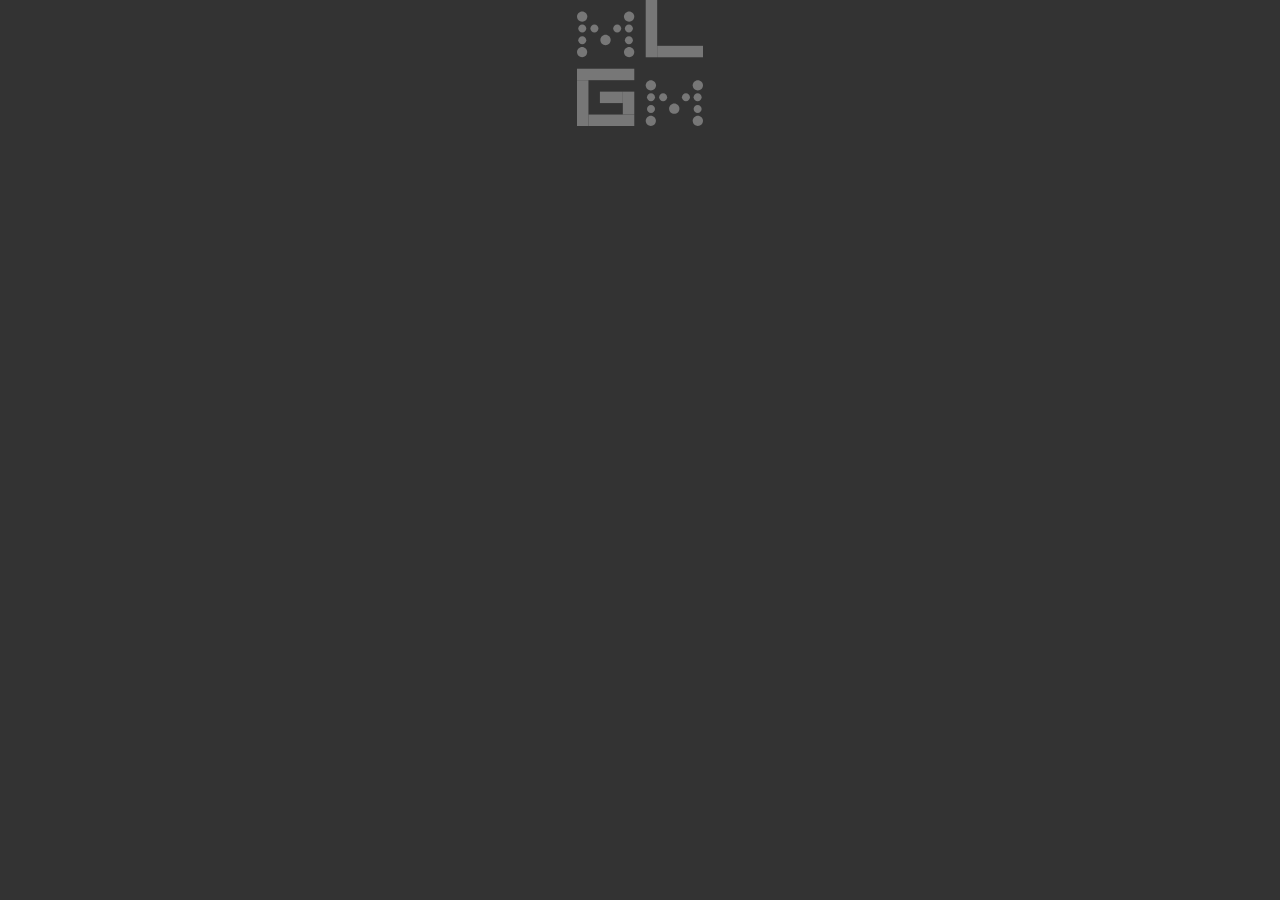
==== commit de119799: "index.html" ====
--- a/index.html
+++ b/index.html
@@ -13,20 +13,39 @@
         <link rel="icon" href="/assets/emelgram.svg">
     </head>
     <body>
-        <div class="productImage">
-            <svg width="180" height="180" viewBox="0 0 165 160" fill="none" xmlns="http://www.w3.org/2000/svg">
-                <path d="M53.6089 117.583L45.0074 117.515C44.6168 117.283 23.975 105.122 23.8099 105.021C23.681 104.909 12.7359 95.4625 12.3292 95.1102C12.1439 94.6178 3.44586 71.4727 3.24452 70.9444C3.59083 68.2944 6.26469 47.9434 6.48214 46.2782C6.55059 46.07 14.5641 21.748 14.8339 20.9274C15.591 20.4871 46.598 2.55388 47.1054 2.26167C54.3095 2.21363 68.2224 2.1736 75.4024 2.10155C78.8011 4.18709 84.6884 7.78975 87.9139 9.77121C88.369 10.0514 101.533 19.2102 103.51 20.5912C105.089 25.803 107.859 35.1059 110.126 42.5674C110.275 42.5354 110.436 42.5154 110.609 42.5154C110.835 42.5154 111.04 42.5474 111.23 42.6034C109.059 34.8457 106.397 25.4348 104.855 19.9307L104.787 19.6905L104.573 19.5384C103.667 18.8619 89.3113 8.61436 88.8884 8.31414C85.4696 6.16455 79.4333 2.35774 75.9541 0.172127C68.6171 0.0960709 54.1444 0.0640473 46.7953 0H46.4933L46.2235 0.152112L13.2554 19.1181L12.8648 19.3423L12.7238 19.7706C12.748 19.8907 4.08211 45.6377 4.13043 45.7498C4.1103 45.8538 0.925027 70.8203 0.900866 70.9364L0.864624 71.2246L0.965296 71.4928L10.3963 96.1309L10.4969 96.3911L10.7063 96.5673L22.5414 106.631C22.5776 106.663 22.6501 106.719 22.6944 106.739L44.3269 119.148L44.5403 119.268H44.7738L53.5605 119.2C53.3511 118.712 53.3874 118.115 53.625 117.583H53.6089Z" fill="white"/>
-                <path d="M20.9628 25.1225L17.4675 29.1895L14.6205 33.6368L14.9628 35.8865L17.2943 38.5444H20.5159L24.4904 34.1852L27.3012 29.4858C27.3012 29.4858 26.0689 26.2153 25.8636 26.0112C25.6582 25.807 24.6313 23.8976 24.6313 23.8976L20.9628 25.1225Z" fill="white"/>
-                <path d="M27.0192 38.5444L24.9735 38.7486L22.1627 42.3593L20.5198 47.2669L20.9627 49.9248L24.2044 51.7302L26.8823 51.1417L31.2796 45.4255L32.1736 42.7676L30.0474 39.7013L27.0192 38.5444Z" fill="white"/>
-                <path d="M30.4581 31.6874L32.1051 33.7729L34.4367 34.2493L36.8367 32.3399L38.7576 29.1375V24.6422C38.7576 24.6422 36.5629 23.077 36.3575 23.005C36.1522 22.9329 33.6152 24.2979 33.6152 24.2979L32.1776 26.6156L30.9454 29.818L30.4662 31.6834L30.4581 31.6874Z" fill="white"/>
-                <path d="M157.764 137.249C157.7 137.297 137.006 153.061 136.949 153.105C136.913 153.161 105.322 159.69 105.266 159.738L105.052 159.782L104.851 159.682C104.726 159.618 73.5702 143.81 73.4574 143.75C73.3608 143.734 53.7861 122.991 53.6814 122.939L53.4357 122.683L53.4075 122.314C52.6102 111.674 51.2008 96.0549 50.5041 85.5511L50.48 85.2029L50.633 84.9027C53.6975 78.8942 59.7499 67.0575 62.8788 61.0811C69.5352 56.5177 79.5461 49.3844 86.2227 45.0332C90.8657 44.3447 97.502 43.312 102.093 42.6755L102.137 42.9117C99.5235 43.4761 96.906 44.0245 94.2845 44.5609L86.428 46.1781L86.6656 46.078C80.4884 50.7414 70.6346 58.0108 64.3285 62.6622L64.6587 62.278C61.7633 68.2223 55.8277 80.1111 52.8599 86.0195L52.9887 85.371C53.7377 95.8187 54.7968 111.574 55.4612 122.166L55.1874 121.542L74.589 142.497C73.3527 141.793 105.705 158.705 105.431 158.577L105.02 158.521C104.843 158.509 137.34 152.28 136.575 152.477L157.619 137.061L157.764 137.253V137.249Z" fill="white"/>
-                <path d="M89.392 48.4718C86.9517 52.7429 81.4227 62.6382 79.1878 66.369C78.6402 71.3567 77.4643 81.352 76.9005 86.3357L76.8361 85.9674C78.7328 89.5661 81.2053 94.3376 83.1583 97.1997C83.855 97.544 84.4228 97.9883 85.0349 98.4006C87.6 100.218 90.0967 102.111 92.6014 104.005L92.6618 104.073L100.828 113.24C101.078 113.52 103.027 115.713 103.228 115.934C105.27 117.907 107.376 119.949 109.502 121.798C110.102 122.306 110.714 122.859 111.363 123.247C111.298 123.215 111.222 123.211 111.149 123.211C111.129 123.211 111.101 123.211 111.149 123.211C111.339 123.219 111.616 123.291 111.641 123.307L111.882 123.391C112.667 123.703 113.831 124.26 114.596 124.628C120.218 127.418 125.827 130.224 131.324 133.222L137.501 138.73L136.716 138.43L147.202 138.414L146.928 138.446L157.41 135.976L156.637 136.553L161.892 127.362L161.735 127.946L161.763 110.99L161.82 94.0334L162.158 94.826L155.711 88.5453L155.497 88.3372L155.425 88.061L152.095 75.6999L152.296 76.0801L145.877 68.4465L145.776 68.3264L145.724 68.1943L140.582 55.3208L140.993 55.7491L129.637 50.3692L129.528 50.3171L129.455 50.2451L122.139 43.1759L122.521 43.328L107.098 43.0998L107.199 43.0838C102.769 44.4648 93.8215 47.1228 89.3799 48.4598L89.392 48.4718ZM89.392 48.4718C93.8054 46.9747 102.628 43.9284 107.054 42.4633C107.102 42.4433 122.477 42.2472 122.533 42.2352H122.747L122.916 42.3913L130.402 49.2844L130.221 49.1603L141.689 54.2961L141.975 54.4242L142.1 54.7244L147.448 67.5178L147.295 67.2696L153.83 74.8032L153.971 74.9673L154.032 75.1875L157.491 87.5126L157.205 87.0282L163.712 93.2488L164.046 93.569V94.0414L164.103 110.998L164.131 127.954V128.267L163.974 128.539L158.739 137.742L158.481 138.198L157.97 138.318L147.48 140.756L147.343 140.788H147.206L136.72 140.772H136.269L135.935 140.472L129.774 134.944C124.833 132.454 117.254 128.199 111.266 125.445C111.202 125.425 111.057 125.352 110.984 125.336C110.892 125.304 111.036 125.361 111.105 125.336C111.133 125.336 111.093 125.336 111.057 125.332C110.908 125.316 110.751 125.292 110.61 125.236C109.647 124.796 108.898 124.032 108.113 123.379C105.983 121.486 103.949 119.496 101.94 117.499C101.755 117.323 101.557 117.082 101.396 116.902C100.381 115.697 92.1665 106.274 91.4457 105.354C89.0134 103.448 86.5611 101.551 84.0805 99.7096C83.4724 99.2572 82.8603 98.8329 82.2362 98.4607C81.2576 97.4239 80.6415 96.0229 79.9408 94.834C78.4267 92.0439 77.0012 89.2138 75.5958 86.3677C76.3327 81.28 77.7381 71.2966 78.4871 66.2129C81.2093 61.7856 86.6335 52.891 89.3839 48.4838L89.392 48.4718Z" fill="white"/>
-                <path d="M90.9662 49.9729C91.9568 53.0231 92.9233 56.0814 93.8494 59.1557C92.0212 60.3645 88.6105 62.5862 86.7621 63.7671C85.0708 64.8639 81.6359 67.0575 79.9285 68.1303L80.0453 66.6532C82.0386 68.2303 86.001 71.4567 87.9702 73.0659L86.2789 73.4422C87.2655 71.2526 88.2319 69.051 89.2427 66.8693L92.2467 60.3165L92.4843 59.8001C97.8924 58.4471 103.905 57.0101 109.333 55.7291L114.773 54.4682L114.064 55.9413C112.514 52.4827 110.283 47.5031 108.745 43.9805L110.046 44.2126C106.397 47.5911 102.407 51.2738 98.7139 54.5603C97.4495 55.7011 96.1569 56.8219 94.8763 57.9508C96.028 56.6938 97.1716 55.4289 98.3394 54.184C101.69 50.5693 105.471 46.6384 108.906 43.0678L109.687 42.2552C109.949 42.7756 112.768 48.4798 113.114 49.1683C114.274 51.49 115.417 53.8557 116.541 56.1975L115.281 56.5257C108.278 58.3471 100.639 60.2725 93.6199 61.9657L94.4213 61.3092L91.3608 67.8381C90.1528 70.44 88.8722 73.0459 87.64 75.6438L86.5688 74.7231C84.1768 72.6656 80.2506 69.2831 77.8909 67.2016C82.6869 64.4275 88.2521 61.2772 93.1085 58.5992L92.9112 59.0876C92.2306 56.0614 91.5944 53.0231 90.9742 49.9809L90.9662 49.9729Z" fill="white"/>
-                <path d="M122.118 45.6817C121.526 48.3277 120.729 50.9176 119.871 53.4835L119.034 52.2426C120.081 52.1745 121.124 52.1185 122.171 52.0744C125.493 51.9343 128.815 51.9103 132.141 51.9864C135.311 55.8052 138.355 59.7321 140.936 63.9752C137.235 60.909 133.905 57.4544 130.688 53.9038L131.578 54.3121C127.394 54.3961 123.21 54.3201 119.034 54.0439L117.624 53.9518C119.01 51.1417 120.439 48.3357 122.114 45.6857L122.118 45.6817Z" fill="white"/>
-                <path d="M142.684 62.6462C141.995 65.108 141.053 67.4898 140.05 69.8315L139.994 68.8548C143.123 72.8858 145.958 77.1289 148.442 81.5842H147C147.657 80.7636 148.333 79.959 149.03 79.1664C149.731 78.3778 150.448 77.5973 151.217 76.8527C150.822 77.8454 150.371 78.8022 149.908 79.7509C149.28 81.0398 148.551 82.3528 147.858 83.6017C145.949 81.288 144.137 78.8702 142.454 76.3924C140.9 74.1147 139.43 71.777 138.065 69.3752C139.478 67.0535 140.96 64.7598 142.68 62.6462H142.684Z" fill="white"/>
-                <path d="M148.027 83.6978C149.755 86.9362 151.458 90.1946 153.121 93.465C153.351 95.1262 153.597 96.7874 153.81 98.4487C153.995 104.705 154.14 110.962 154.221 117.218V117.607C154.152 117.687 151.567 120.637 151.414 120.809L151.664 119.84C152.618 123.755 153.923 129.335 154.841 133.31L152.55 133.186C154.744 126.822 157.329 119.532 159.629 113.184L159.681 114.028C157.998 110.582 154.942 104.173 153.307 100.706L153.697 100.29C155.529 98.3446 157.398 96.4312 159.25 94.5017L159.218 95.3424C156.017 90.9511 152.856 86.5359 149.767 82.0646C153.439 86.3117 157.044 90.6149 160.599 94.9541C158.727 97.1157 156.878 99.3013 154.986 101.447L155.119 100.486C156.766 103.608 160.048 109.913 161.65 113.055L161.856 113.452L161.707 113.9C159.097 121.686 156.154 130.16 153.423 137.89C152.155 132.21 150.605 125.429 149.401 119.76C149.537 119.604 152.155 116.774 152.38 116.522L152.115 117.218C152.191 110.982 152.34 104.749 152.521 98.5167C152.413 97.2478 152.284 95.1902 152.175 93.6611C151.015 91.1272 149.312 86.8321 148.027 83.6978Z" fill="white"/>
-                <path d="M150.085 127.342C146.924 128.499 140.614 130.833 137.449 131.961L137.432 131.301C139.945 131.941 151.611 135 153.955 135.6C151.551 135.704 140.034 136.381 137.372 136.509L136.877 136.537L136.635 136.084L130.224 123.991L131.134 124.5C126.528 124.868 117.274 125.609 112.663 125.949L111.209 126.061C111.358 125.296 112.905 118.235 113.102 117.275L114.709 109.921L115.176 111.122C107.682 105.906 97.1233 98.5447 89.7702 93.3529L91.6266 92.2441C91.9407 94.818 93.2817 105.61 93.5676 107.944C92.2065 106.523 79.7312 93.5971 78.0399 91.8358L76.1915 89.9184C77.7338 90.0464 88.5823 90.7229 90.4024 90.8631L89.444 91.9238L88.244 84.0901L87.0722 76.2523L87.3259 76.6886L79.107 69.7114L79.9567 69.067C82.8238 75.6438 86.6937 84.7025 89.4279 91.1993C86.3071 84.9067 82.0386 75.92 78.954 69.5153L77.9271 67.3777L79.8036 68.8708L88.24 75.5878L88.4413 75.7479L88.4897 76.0241L89.887 83.8259C90.032 84.5824 91.3608 92.2921 91.4534 92.7444L90.2977 92.6884L78.7244 92.148L79.5258 90.4067L92.8266 103.853L90.8494 104.797C90.6078 102.92 89.1501 91.5075 88.9447 89.8983L91.1353 91.4315C98.4924 96.5312 109.091 103.997 116.521 109.229L117.157 109.677L116.988 110.429C116.162 114.084 114.495 121.454 113.65 125.104L112.506 123.787L121.752 123.195L130.998 122.63L131.63 122.59L131.904 123.139L138.037 135.372L137.304 134.944L150.061 134.619L149.92 135.792L137.239 131.973L136.152 131.645C139.873 130.488 146.348 128.475 150.081 127.346L150.085 127.342Z" fill="white"/>
+        <div class="homePage">
+            <svg width="126" height="126" viewBox="0 0 126 126" fill="none" xmlns="http://www.w3.org/2000/svg">
+                <rect y="68.7273" width="57.2727" height="11.4545" fill="#777777"/>
+                <rect x="11.4546" y="114.545" width="45.8182" height="11.4545" fill="#777777"/>
+                <rect x="80.1819" y="45.8181" width="45.8182" height="11.4545" fill="#777777"/>
+                <rect y="80.1818" width="11.4545" height="45.8182" fill="#777777"/>
+                <rect x="68.7273" width="11.4545" height="57.2727" fill="#777777"/>
+                <rect x="45.8181" y="91.6364" width="11.4545" height="22.9091" fill="#777777"/>
+                <rect x="45.8181" y="91.6364" width="11.4545" height="22.9091" transform="rotate(90 45.8181 91.6364)" fill="#777777"/>
+                <path d="M73.8818 90.4909C76.7286 90.4909 79.0364 88.1831 79.0364 85.3363C79.0364 82.4895 76.7286 80.1818 73.8818 80.1818C71.0351 80.1818 68.7273 82.4895 68.7273 85.3363C68.7273 88.1831 71.0351 90.4909 73.8818 90.4909Z" fill="#777777"/>
+                <path d="M73.9962 101.144C76.2103 101.144 78.0052 99.3486 78.0052 97.1345C78.0052 94.9203 76.2103 93.1254 73.9962 93.1254C71.782 93.1254 69.9871 94.9203 69.9871 97.1345C69.9871 99.3486 71.782 101.144 73.9962 101.144Z" fill="#777777"/>
+                <path d="M86.138 101.144C88.3522 101.144 90.1471 99.3486 90.1471 97.1345C90.1471 94.9203 88.3522 93.1254 86.138 93.1254C83.9238 93.1254 82.1289 94.9203 82.1289 97.1345C82.1289 99.3486 83.9238 101.144 86.138 101.144Z" fill="#777777"/>
+                <path d="M108.933 101.144C111.147 101.144 112.942 99.3486 112.942 97.1345C112.942 94.9203 111.147 93.1254 108.933 93.1254C106.719 93.1254 104.924 94.9203 104.924 97.1345C104.924 99.3486 106.719 101.144 108.933 101.144Z" fill="#777777"/>
+                <path d="M97.249 113.858C100.096 113.858 102.404 111.55 102.404 108.704C102.404 105.857 100.096 103.549 97.249 103.549C94.4023 103.549 92.0945 105.857 92.0945 108.704C92.0945 111.55 94.4023 113.858 97.249 113.858Z" fill="#777777"/>
+                <path d="M73.9962 112.942C76.2103 112.942 78.0052 111.147 78.0052 108.933C78.0052 106.719 76.2103 104.924 73.9962 104.924C71.782 104.924 69.9871 106.719 69.9871 108.933C69.9871 111.147 71.782 112.942 73.9962 112.942Z" fill="#777777"/>
+                <path d="M73.825 126C76.6404 126 78.9229 123.692 78.9229 120.845C78.9229 117.999 76.6404 115.691 73.825 115.691C71.0095 115.691 68.7271 117.999 68.7271 120.845C68.7271 123.692 71.0095 126 73.825 126Z" fill="#777777"/>
+                <path d="M120.845 90.4909C123.692 90.4909 126 88.1831 126 85.3363C126 82.4895 123.692 80.1818 120.845 80.1818C117.999 80.1818 115.691 82.4895 115.691 85.3363C115.691 88.1831 117.999 90.4909 120.845 90.4909Z" fill="#777777"/>
+                <path d="M120.616 101.144C122.83 101.144 124.625 99.3486 124.625 97.1345C124.625 94.9203 122.83 93.1254 120.616 93.1254C118.402 93.1254 116.607 94.9203 116.607 97.1345C116.607 99.3486 118.402 101.144 120.616 101.144Z" fill="#777777"/>
+                <path d="M120.616 112.942C122.83 112.942 124.625 111.147 124.625 108.933C124.625 106.719 122.83 104.924 120.616 104.924C118.402 104.924 116.607 106.719 116.607 108.933C116.607 111.147 118.402 112.942 120.616 112.942Z" fill="#777777"/>
+                <path d="M120.845 126C123.692 126 126 123.692 126 120.845C126 117.999 123.692 115.691 120.845 115.691C117.999 115.691 115.691 117.999 115.691 120.845C115.691 123.692 117.999 126 120.845 126Z" fill="#777777"/>
+                <path d="M5.15455 21.7636C8.00132 21.7636 10.3091 19.4558 10.3091 16.609C10.3091 13.7622 8.00132 11.4545 5.15455 11.4545C2.30777 11.4545 0 13.7622 0 16.609C0 19.4558 2.30777 21.7636 5.15455 21.7636Z" fill="#777777"/>
+                <path d="M5.2691 32.4163C7.48326 32.4163 9.27819 30.6213 9.27819 28.4072C9.27819 26.193 7.48326 24.3981 5.2691 24.3981C3.05494 24.3981 1.26001 26.193 1.26001 28.4072C1.26001 30.6213 3.05494 32.4163 5.2691 32.4163Z" fill="#777777"/>
+                <path d="M17.4109 32.4163C19.6251 32.4163 21.42 30.6213 21.42 28.4072C21.42 26.193 19.6251 24.3981 17.4109 24.3981C15.1968 24.3981 13.4019 26.193 13.4019 28.4072C13.4019 30.6213 15.1968 32.4163 17.4109 32.4163Z" fill="#777777"/>
+                <path d="M40.2054 32.4163C42.4195 32.4163 44.2145 30.6213 44.2145 28.4072C44.2145 26.193 42.4195 24.3981 40.2054 24.3981C37.9912 24.3981 36.1963 26.193 36.1963 28.4072C36.1963 30.6213 37.9912 32.4163 40.2054 32.4163Z" fill="#777777"/>
+                <path d="M28.522 45.1309C31.3688 45.1309 33.6765 42.8231 33.6765 39.9763C33.6765 37.1295 31.3688 34.8218 28.522 34.8218C25.6752 34.8218 23.3674 37.1295 23.3674 39.9763C23.3674 42.8231 25.6752 45.1309 28.522 45.1309Z" fill="#777777"/>
+                <path d="M5.2691 44.2145C7.48326 44.2145 9.27819 42.4195 9.27819 40.2054C9.27819 37.9912 7.48326 36.1963 5.2691 36.1963C3.05494 36.1963 1.26001 37.9912 1.26001 40.2054C1.26001 42.4195 3.05494 44.2145 5.2691 44.2145Z" fill="#777777"/>
+                <path d="M5.0979 57.2726C7.9134 57.2726 10.1958 54.9648 10.1958 52.118C10.1958 49.2713 7.9134 46.9635 5.0979 46.9635C2.28241 46.9635 0 49.2713 0 52.118C0 54.9648 2.28241 57.2726 5.0979 57.2726Z" fill="#777777"/>
+                <path d="M52.1182 21.7636C54.9649 21.7636 57.2727 19.4558 57.2727 16.609C57.2727 13.7622 54.9649 11.4545 52.1182 11.4545C49.2714 11.4545 46.9636 13.7622 46.9636 16.609C46.9636 19.4558 49.2714 21.7636 52.1182 21.7636Z" fill="#777777"/>
+                <path d="M51.889 32.4163C54.1031 32.4163 55.8981 30.6213 55.8981 28.4072C55.8981 26.193 54.1031 24.3981 51.889 24.3981C49.6748 24.3981 47.8799 26.193 47.8799 28.4072C47.8799 30.6213 49.6748 32.4163 51.889 32.4163Z" fill="#777777"/>
+                <path d="M51.889 44.2145C54.1031 44.2145 55.8981 42.4195 55.8981 40.2054C55.8981 37.9912 54.1031 36.1963 51.889 36.1963C49.6748 36.1963 47.8799 37.9912 47.8799 40.2054C47.8799 42.4195 49.6748 44.2145 51.889 44.2145Z" fill="#777777"/>
+                <path d="M52.1182 57.2726C54.9649 57.2726 57.2727 54.9648 57.2727 52.118C57.2727 49.2713 54.9649 46.9635 52.1182 46.9635C49.2714 46.9635 46.9636 49.2713 46.9636 52.118C46.9636 54.9648 49.2714 57.2726 52.1182 57.2726Z" fill="#777777"/>
                 </svg>
+
         </div>
    
     </body>
